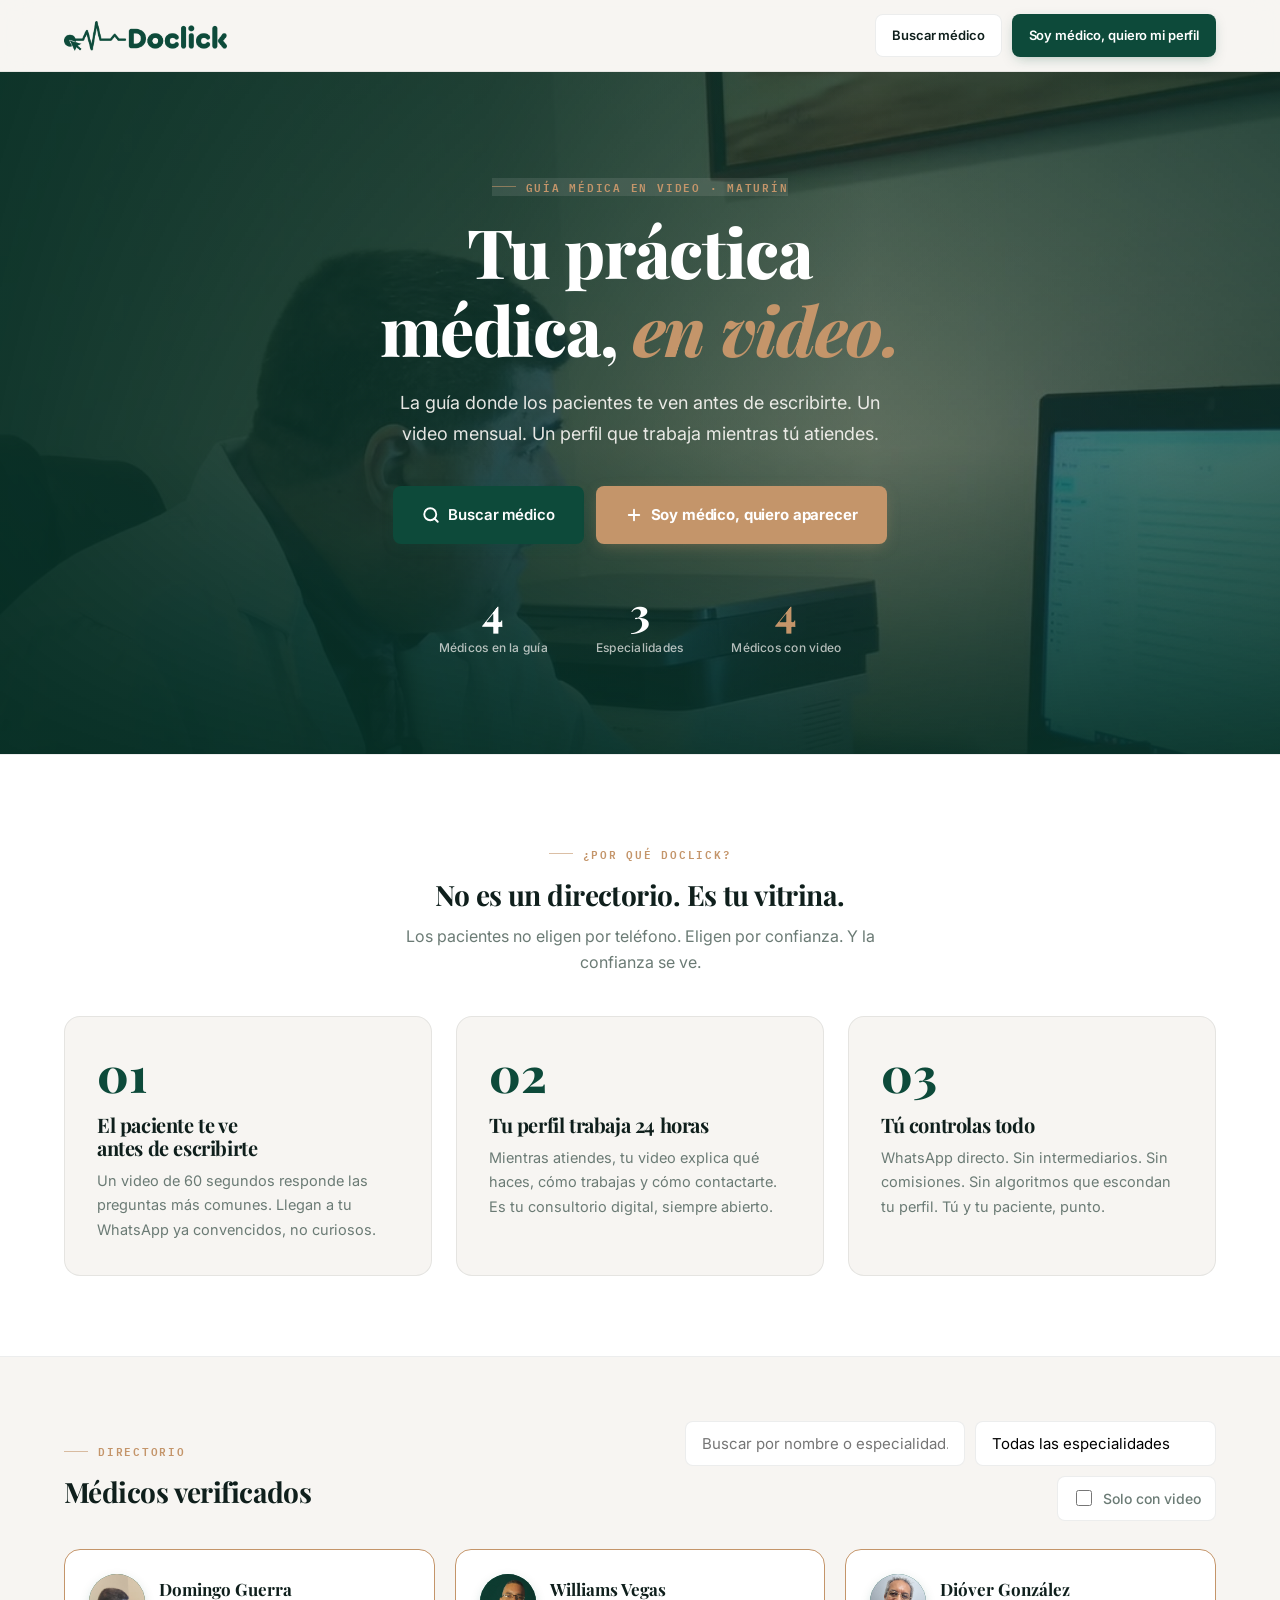
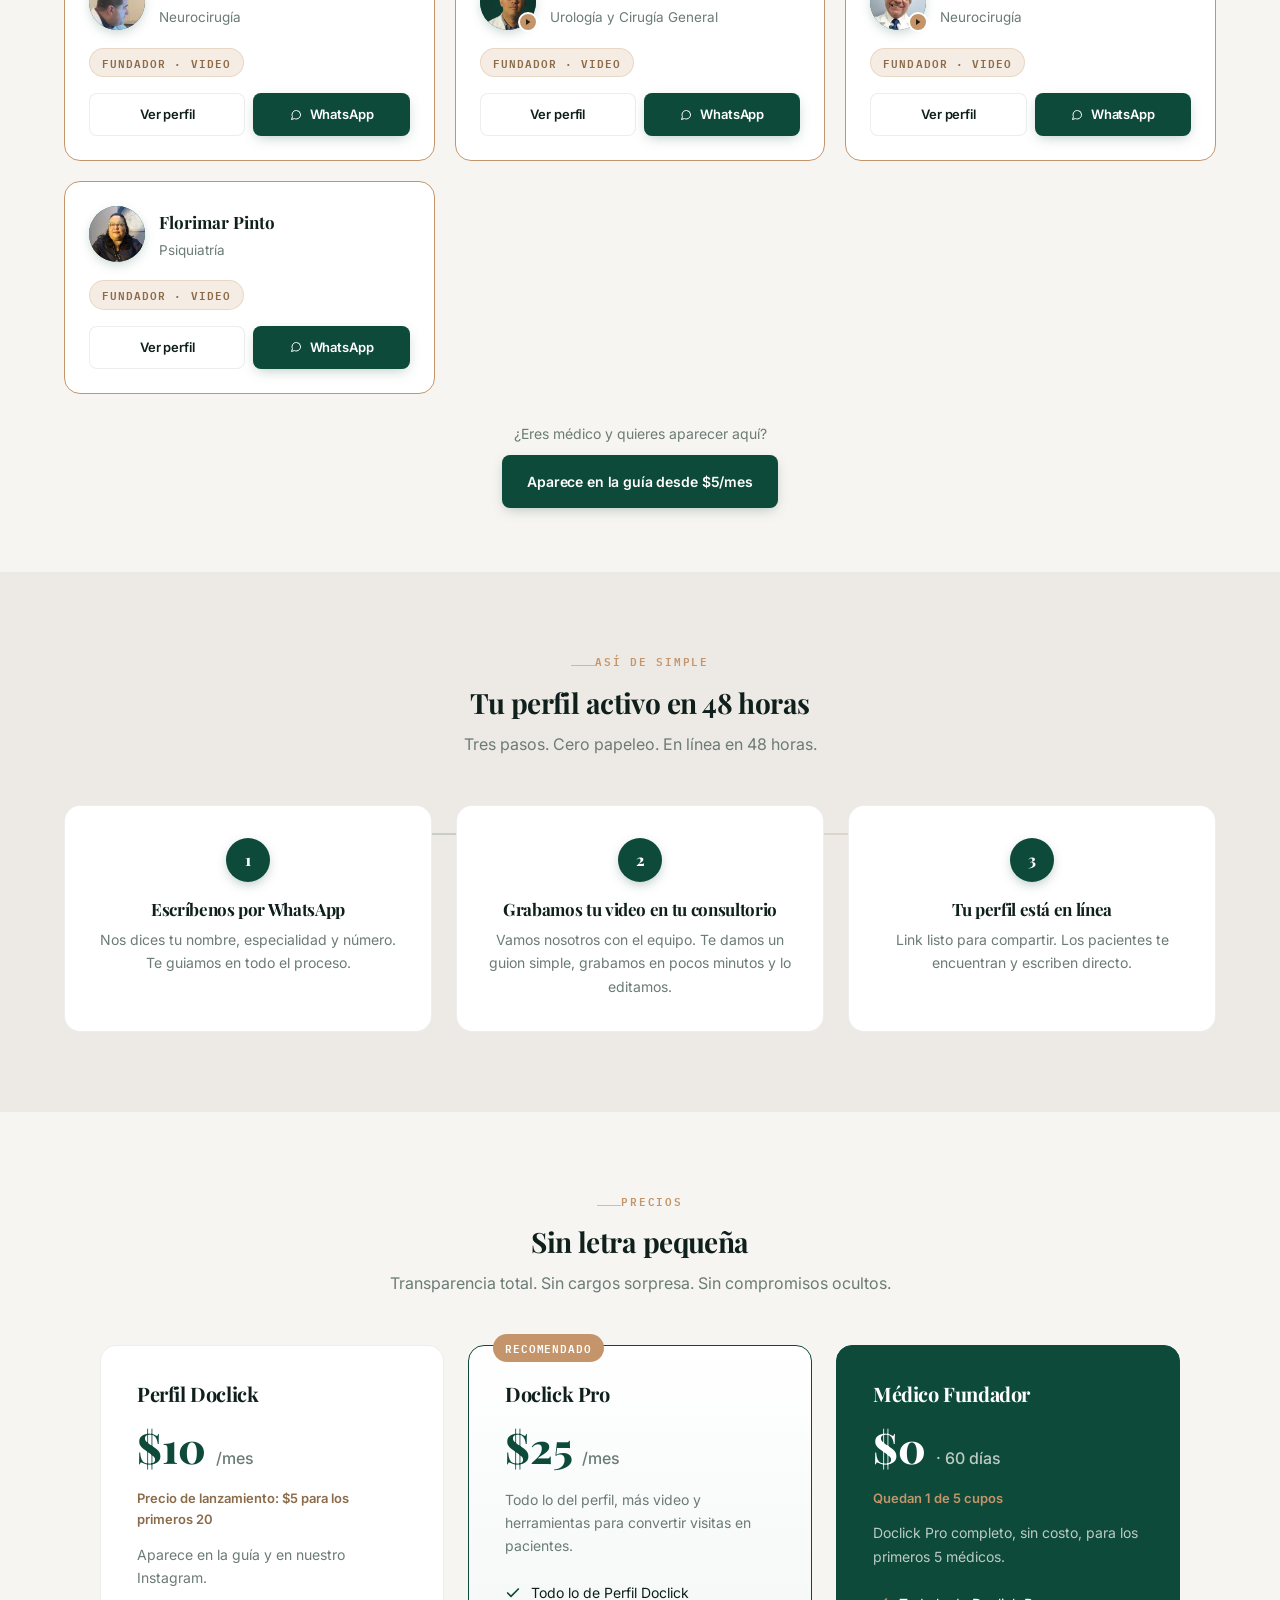
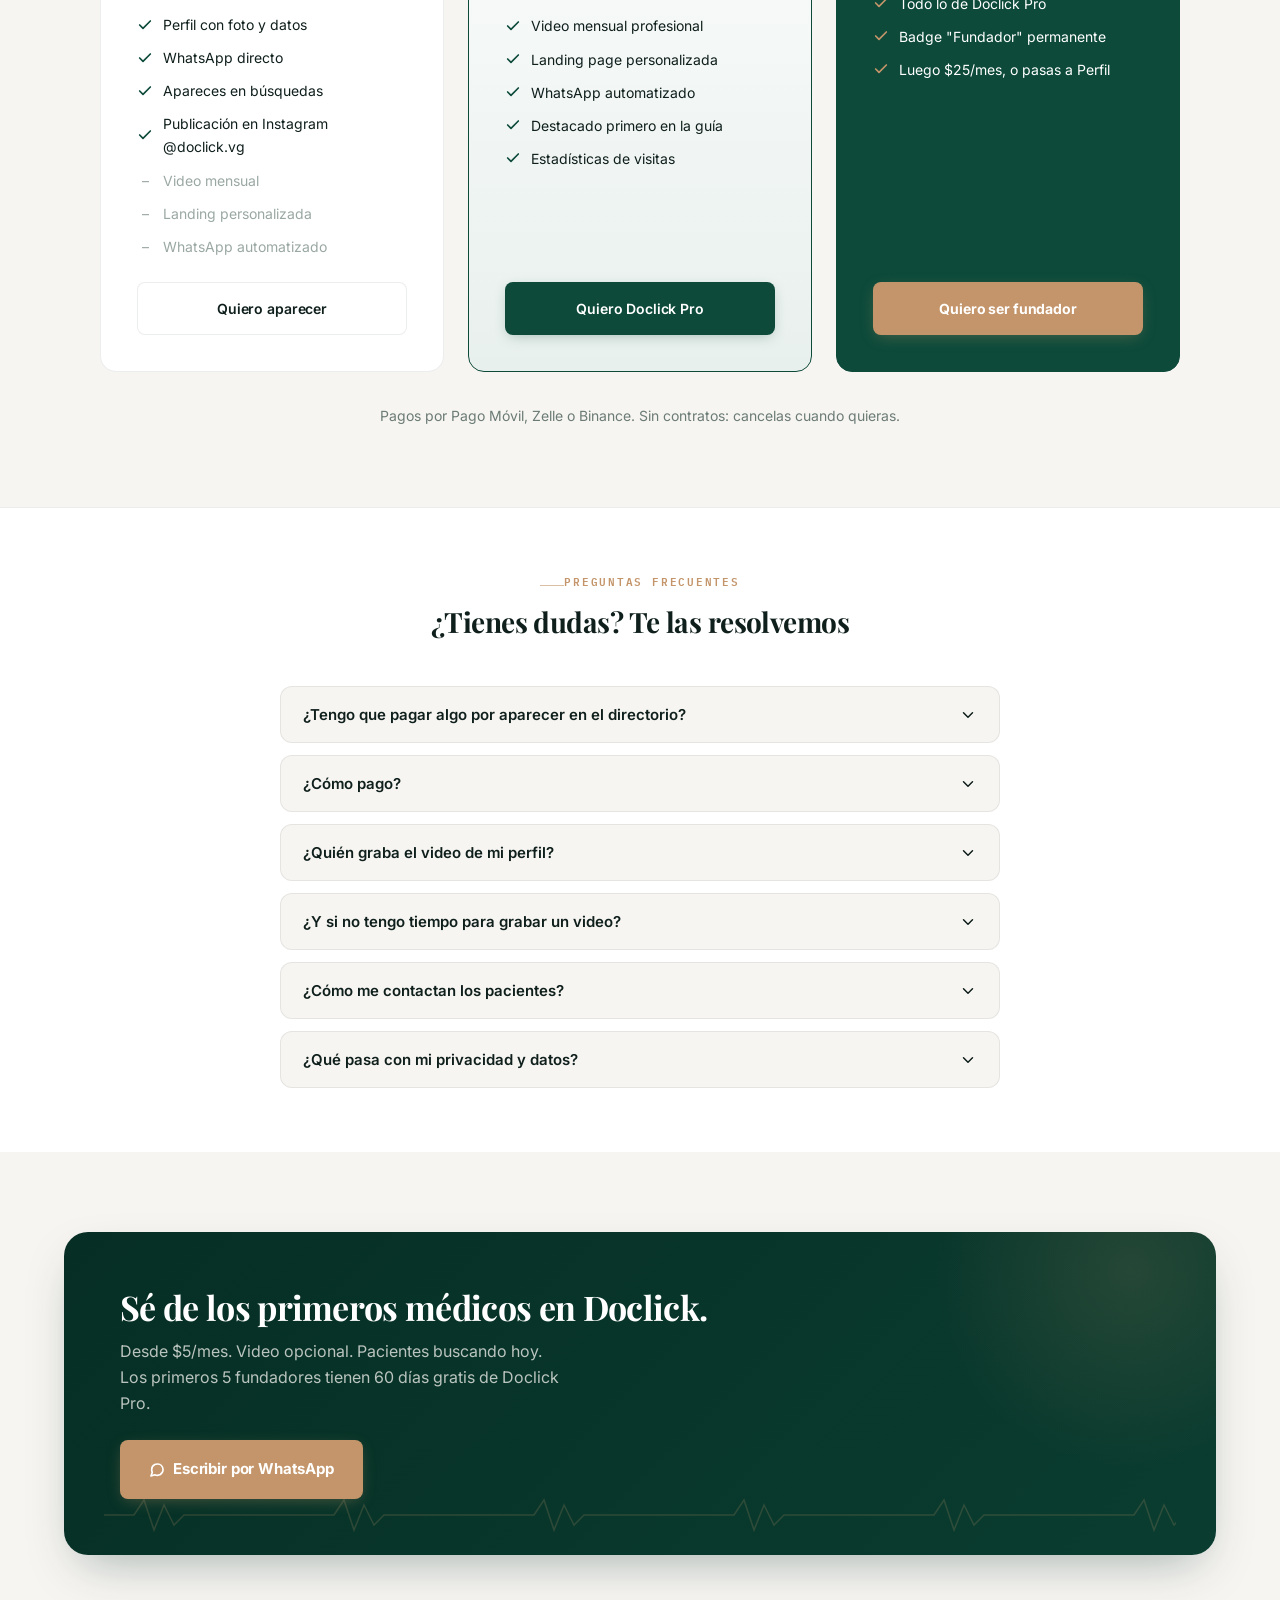
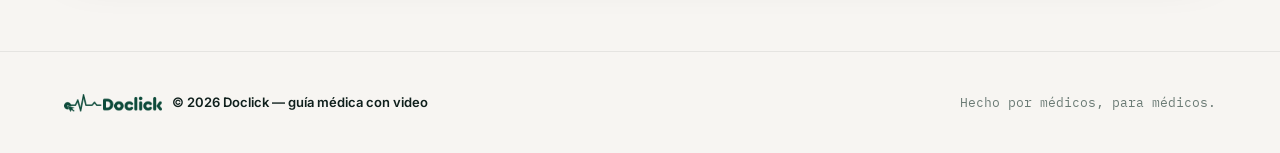
==== index.html @ 4f307a51 "Use official Doclick logo site-wide; add favicon and missing og-image Co-Authored-By: Claude Opus 5." ====
<!DOCTYPE html>
<html lang="es">
<head>
<meta charset="UTF-8">
<meta name="viewport" content="width=device-width, initial-scale=1.0">
<!-- Google Analytics 4 -->
<script async src="https://www.googletagmanager.com/gtag/js?id=G-QHY2PM07NM"></script>
<script>
  window.dataLayer = window.dataLayer || [];
  function gtag(){dataLayer.push(arguments);}
  gtag('js', new Date());
  gtag('config', 'G-QHY2PM07NM');
</script>
<title>Doclick — Guía médica con video</title>
<meta name="description" content="La guía médica donde los pacientes te ven antes de escribirte. Perfil con video mensual, WhatsApp directo. Desde $5/mes.">

<!-- Favicon -->
<link rel="icon" type="image/png" href="images/favicon.png">
<link rel="apple-touch-icon" href="images/apple-touch-icon.png">

<!-- Open Graph -->
<meta property="og:title" content="Doclick — Guía médica con video">
<meta property="og:description" content="La guía donde los pacientes te ven antes de escribirte. Perfil con video mensual, WhatsApp directo.">
<meta property="og:type" content="website">
<meta property="og:url" content="https://doclick.net">
<meta property="og:image" content="https://doclick.net/images/og-image.png">
<meta property="og:locale" content="es">
<meta property="og:site_name" content="Doclick">

<!-- Twitter Card -->
<meta name="twitter:card" content="summary_large_image">
<meta name="twitter:title" content="Doclick — Guía médica con video">
<meta name="twitter:description" content="La guía donde los pacientes te ven antes de escribirte.">
<meta name="twitter:image" content="https://doclick.net/images/og-image.png">

<!-- Schema.org -->
<script type="application/ld+json">
{
  "@context": "https://schema.org",
  "@type": "MedicalWebPage",
  "name": "Doclick — Guía médica con video",
  "description": "Directorio médico digital. Perfiles con video mensual y contacto directo por WhatsApp.",
  "url": "https://doclick.net"
}
</script>

<!-- Fonts -->
<link rel="preconnect" href="https://fonts.googleapis.com">
<link rel="preconnect" href="https://fonts.gstatic.com" crossorigin>
<link href="https://fonts.googleapis.com/css2?family=Playfair+Display:wght@600;700;800&family=Inter:wght@400;500;600;700&family=IBM+Plex+Mono:wght@400;600&display=swap" rel="stylesheet">

<!-- Styles -->
<link rel="stylesheet" href="styles.css">
</head>
<body>

<header class="nav" id="navbar">
  <div class="wrap">
    <a href="index.html" class="logo" aria-label="Doclick — Inicio">
      <img src="images/logo-doclick.png" alt="Doclick" class="logo-img" width="150" height="28">
    </a>
    <div class="nav-actions">
      <a href="#directorio" class="btn btn-ghost" style="font-size:13px;padding:10px 16px;">Buscar médico</a>
      <a class="btn btn-primary" id="nav-cta" href="#" target="_blank" rel="noopener" style="font-size:13px;padding:10px 16px;" aria-label="Soy médico, quiero mi perfil">Soy médico, quiero mi perfil</a>
    </div>
  </div>
</header>

<main>
  <section class="hero hero--video" aria-label="Bienvenida">
    <video class="hero-bg-video" autoplay muted loop playsinline poster="images/hero-poster.jpg" aria-hidden="true">
      <source src="videos/hero-domingo.mp4" type="video/mp4">
    </video>
    <div class="hero-overlay" aria-hidden="true"></div>
    <div class="wrap">
      <span class="eyebrow">Guía médica en video · Maturín</span>
      <h1>Tu práctica médica, <em>en video.</em></h1>
      <p class="hero-sub">La guía donde los pacientes te ven antes de escribirte. Un video mensual. Un perfil que trabaja mientras tú atiendes.</p>
      <div class="hero-ctas">
        <a href="#directorio" class="btn btn-primary" style="padding:16px 28px;font-size:15px;" aria-label="Buscar médico en el directorio">
          <svg width="18" height="18" viewBox="0 0 24 24" fill="none" stroke="currentColor" stroke-width="2.5" stroke-linecap="round" stroke-linejoin="round" aria-hidden="true"><circle cx="11" cy="11" r="8"/><path d="M21 21l-4.35-4.35"/></svg>
          Buscar médico
        </a>
        <a class="btn btn-copper" id="hero-cta" href="#" target="_blank" rel="noopener" style="padding:16px 28px;font-size:15px;" aria-label="Quiero aparecer en la guía">
          <svg width="18" height="18" viewBox="0 0 24 24" fill="none" stroke="currentColor" stroke-width="2.5" stroke-linecap="round" stroke-linejoin="round" aria-hidden="true"><path d="M12 5v14M5 12h14"/></svg>
          Soy médico, quiero aparecer
        </a>
      </div>
      <div class="social-bar" role="region" aria-label="Estadísticas de Doclick">
        <div class="social-item"><div class="social-number is-loading" id="counter-docs">Cargando…</div><div class="social-label">Médicos en la guía</div></div>
        <div class="social-item"><div class="social-number is-loading" id="counter-specs">Cargando…</div><div class="social-label">Especialidades</div></div>
        <div class="social-item"><div class="social-number is-loading" id="counter-video" style="color:var(--copper);">Cargando…</div><div class="social-label">Médicos con video</div></div>
      </div>
    </div>
  </section>

  <section class="why-section" aria-labelledby="why-heading">
    <div class="wrap">
      <div style="text-align:center;max-width:52ch;margin:0 auto;">
        <span class="eyebrow">¿Por qué Doclick?</span>
        <h2 id="why-heading" style="font-size:28px;">No es un directorio. Es tu vitrina.</h2>
        <p style="color:var(--muted);margin-top:12px;font-size:16px;">Los pacientes no eligen por teléfono. Eligen por confianza. Y la confianza se ve.</p>
      </div>
      <div class="why-grid">
        <article class="why-card">
          <div class="why-number" aria-hidden="true">01</div>
          <h3>El paciente te ve antes de escribirte</h3>
          <p>Un video de 60 segundos responde las preguntas más comunes. Llegan a tu WhatsApp ya convencidos, no curiosos.</p>
        </article>
        <article class="why-card">
          <div class="why-number" aria-hidden="true">02</div>
          <h3>Tu perfil trabaja 24 horas</h3>
          <p>Mientras atiendes, tu video explica qué haces, cómo trabajas y cómo contactarte. Es tu consultorio digital, siempre abierto.</p>
        </article>
        <article class="why-card">
          <div class="why-number" aria-hidden="true">03</div>
          <h3>Tú controlas todo</h3>
          <p>WhatsApp directo. Sin intermediarios. Sin comisiones. Sin algoritmos que escondan tu perfil. Tú y tu paciente, punto.</p>
        </article>
      </div>
    </div>
  </section>

  <section class="directory-section" id="directorio" aria-labelledby="dir-heading">
    <div class="wrap">
      <div class="dir-header">
        <div><span class="eyebrow">Directorio</span><h2 id="dir-heading">Médicos verificados</h2></div>
        <div class="dir-search" role="search">
          <input type="text" id="search-input" placeholder="Buscar por nombre o especialidad..." aria-label="Buscar médico por nombre o especialidad">
          <select id="specialty-filter" aria-label="Filtrar por especialidad médica"><option value="">Todas las especialidades</option></select>
          <label class="video-filter" aria-label="Mostrar solo médicos con video"><input type="checkbox" id="video-filter" aria-checked="false">Solo con video</label>
        </div>
      </div>
      <div class="directory-loading" id="directory-loading" role="status" aria-live="polite"><p>Buscando médicos…</p></div>
      <div class="doc-grid" id="doc-grid" role="list" aria-label="Listado de médicos"></div>
      <div class="empty-state" id="empty-state" role="status" aria-live="polite">
        <div style="width:56px;height:56px;background:var(--surface-2);border-radius:50%;display:flex;align-items:center;justify-content:center;margin-bottom:6px;" aria-hidden="true">
          <svg width="22" height="22" viewBox="0 0 24 24" fill="none" stroke="var(--muted)" stroke-width="2" stroke-linecap="round" stroke-linejoin="round"><circle cx="11" cy="11" r="8"/><path d="M21 21l-4.35-4.35"/></svg>
        </div>
        <h3>No encontramos médicos</h3>
        <p>Prueba con otros términos de búsqueda o ajusta los filtros aplicados.</p>
        <button class="btn btn-ghost" onclick="resetFilters()">Ver todos los médicos</button>
      </div>
      <div style="text-align:center;margin-top:28px;">
        <p style="color:var(--muted);font-size:14px;margin-bottom:10px;">¿Eres médico y quieres aparecer aquí?</p>
        <a class="btn btn-primary" id="dir-cta" href="#" target="_blank" rel="noopener" aria-label="Aparecer en la guía desde $5/mes">Aparece en la guía desde $5/mes</a>
      </div>
    </div>
  </section>

  <section class="process-section" aria-labelledby="process-heading">
    <div class="wrap">
      <span class="eyebrow" style="display:block;text-align:center;">Así de simple</span>
      <h2 id="process-heading" style="text-align:center;">Tu perfil activo en 48 horas</h2>
      <p class="process-sub">Tres pasos. Cero papeleo. En línea en 48 horas.</p>
      <div class="process-grid">
        <article class="process-card"><div class="process-step" aria-hidden="true">1</div><h3>Escríbenos por WhatsApp</h3><p>Nos dices tu nombre, especialidad y número. Te guiamos en todo el proceso.</p></article>
        <article class="process-card"><div class="process-step" aria-hidden="true">2</div><h3>Grabamos tu video en tu consultorio</h3><p>Vamos nosotros con el equipo. Te damos un guion simple, grabamos en pocos minutos y lo editamos.</p></article>
        <article class="process-card"><div class="process-step" aria-hidden="true">3</div><h3>Tu perfil está en línea</h3><p>Link listo para compartir. Los pacientes te encuentran y escriben directo.</p></article>
      </div>
    </div>
  </section>

  <section class="pricing-section" aria-labelledby="pricing-heading">
    <div class="wrap">
      <span class="eyebrow" style="display:block;text-align:center;">Precios</span>
      <h2 id="pricing-heading" style="text-align:center;">Sin letra pequeña</h2>
      <p class="pricing-sub">Transparencia total. Sin cargos sorpresa. Sin compromisos ocultos.</p>
      <div class="pricing-grid">
        <article class="price-card">
          <h3>Perfil Doclick</h3>
          <div class="price-amount">$10 <span>/mes</span></div>
          <p class="price-launch">Precio de lanzamiento: $5 para los primeros 20</p>
          <p class="price-desc">Aparece en la guía y en nuestro Instagram.</p>
          <ul class="price-features">
            <li><svg width="16" height="16" viewBox="0 0 24 24" fill="none" stroke="currentColor" stroke-width="2.5" stroke-linecap="round" stroke-linejoin="round" aria-hidden="true"><polyline points="20 6 9 17 4 12"/></svg>Perfil con foto y datos</li>
            <li><svg width="16" height="16" viewBox="0 0 24 24" fill="none" stroke="currentColor" stroke-width="2.5" stroke-linecap="round" stroke-linejoin="round" aria-hidden="true"><polyline points="20 6 9 17 4 12"/></svg>WhatsApp directo</li>
            <li><svg width="16" height="16" viewBox="0 0 24 24" fill="none" stroke="currentColor" stroke-width="2.5" stroke-linecap="round" stroke-linejoin="round" aria-hidden="true"><polyline points="20 6 9 17 4 12"/></svg>Apareces en búsquedas</li>
            <li><svg width="16" height="16" viewBox="0 0 24 24" fill="none" stroke="currentColor" stroke-width="2.5" stroke-linecap="round" stroke-linejoin="round" aria-hidden="true"><polyline points="20 6 9 17 4 12"/></svg>Publicación en Instagram @doclick.vg</li>
            <li class="is-excluded"><span class="dash" aria-hidden="true">–</span><span><span class="sr-only">No incluye: </span>Video mensual</span></li>
            <li class="is-excluded"><span class="dash" aria-hidden="true">–</span><span><span class="sr-only">No incluye: </span>Landing personalizada</span></li>
            <li class="is-excluded"><span class="dash" aria-hidden="true">–</span><span><span class="sr-only">No incluye: </span>WhatsApp automatizado</span></li>
          </ul>
          <a class="btn btn-ghost" id="price-cta-perfil" href="#" target="_blank" rel="noopener" style="width:100%;">Quiero aparecer</a>
        </article>
        <article class="price-card featured">
          <div class="price-badge">Recomendado</div>
          <h3>Doclick Pro</h3>
          <div class="price-amount">$25 <span>/mes</span></div>
          <p class="price-desc">Todo lo del perfil, más video y herramientas para convertir visitas en pacientes.</p>
          <ul class="price-features">
            <li><svg width="16" height="16" viewBox="0 0 24 24" fill="none" stroke="currentColor" stroke-width="2.5" stroke-linecap="round" stroke-linejoin="round" aria-hidden="true"><polyline points="20 6 9 17 4 12"/></svg>Todo lo de Perfil Doclick</li>
            <li><svg width="16" height="16" viewBox="0 0 24 24" fill="none" stroke="currentColor" stroke-width="2.5" stroke-linecap="round" stroke-linejoin="round" aria-hidden="true"><polyline points="20 6 9 17 4 12"/></svg>Video mensual profesional</li>
            <li><svg width="16" height="16" viewBox="0 0 24 24" fill="none" stroke="currentColor" stroke-width="2.5" stroke-linecap="round" stroke-linejoin="round" aria-hidden="true"><polyline points="20 6 9 17 4 12"/></svg>Landing page personalizada</li>
            <li><svg width="16" height="16" viewBox="0 0 24 24" fill="none" stroke="currentColor" stroke-width="2.5" stroke-linecap="round" stroke-linejoin="round" aria-hidden="true"><polyline points="20 6 9 17 4 12"/></svg>WhatsApp automatizado</li>
            <li><svg width="16" height="16" viewBox="0 0 24 24" fill="none" stroke="currentColor" stroke-width="2.5" stroke-linecap="round" stroke-linejoin="round" aria-hidden="true"><polyline points="20 6 9 17 4 12"/></svg>Destacado primero en la guía</li>
            <li><svg width="16" height="16" viewBox="0 0 24 24" fill="none" stroke="currentColor" stroke-width="2.5" stroke-linecap="round" stroke-linejoin="round" aria-hidden="true"><polyline points="20 6 9 17 4 12"/></svg>Estadísticas de visitas</li>
          </ul>
          <a class="btn btn-primary" id="price-cta-pro" href="#" target="_blank" rel="noopener" style="width:100%;">Quiero Doclick Pro</a>
        </article>
        <article class="price-card price-card--founder">
          <h3>Médico Fundador</h3>
          <div class="price-amount">$0 <span>· 60 días</span></div>
          <p class="price-launch" id="founder-spots">Quedan 5 de 5 cupos</p>
          <p class="price-desc">Doclick Pro completo, sin costo, para los primeros 5 médicos.</p>
          <ul class="price-features">
            <li><svg width="16" height="16" viewBox="0 0 24 24" fill="none" stroke="currentColor" stroke-width="2.5" stroke-linecap="round" stroke-linejoin="round" aria-hidden="true"><polyline points="20 6 9 17 4 12"/></svg>Todo lo de Doclick Pro</li>
            <li><svg width="16" height="16" viewBox="0 0 24 24" fill="none" stroke="currentColor" stroke-width="2.5" stroke-linecap="round" stroke-linejoin="round" aria-hidden="true"><polyline points="20 6 9 17 4 12"/></svg>Badge "Fundador" permanente</li>
            <li><svg width="16" height="16" viewBox="0 0 24 24" fill="none" stroke="currentColor" stroke-width="2.5" stroke-linecap="round" stroke-linejoin="round" aria-hidden="true"><polyline points="20 6 9 17 4 12"/></svg>Luego $25/mes, o pasas a Perfil</li>
          </ul>
          <a class="btn btn-copper" id="price-cta-founder" href="#" target="_blank" rel="noopener" style="width:100%;">Quiero ser fundador</a>
        </article>
      </div>
      <p class="pricing-note">Pagos por Pago Móvil, Zelle o Binance. Sin contratos: cancelas cuando quieras.</p>
    </div>
  </section>

  <section class="faq-section" aria-labelledby="faq-heading">
    <div class="wrap">
      <span class="eyebrow" style="display:block;text-align:center;">Preguntas frecuentes</span>
      <h2 id="faq-heading" style="text-align:center;">¿Tienes dudas? Te las resolvemos</h2>
      <div class="faq-list">
        <div class="faq-item">
          <button class="faq-question" onclick="toggleFaq(this)" aria-expanded="false">¿Tengo que pagar algo por aparecer en el directorio?<svg width="18" height="18" viewBox="0 0 24 24" fill="none" stroke="currentColor" stroke-width="2" stroke-linecap="round" stroke-linejoin="round" aria-hidden="true"><polyline points="6 9 12 15 18 9"/></svg></button>
          <div class="faq-answer">Aparecer en la guía cuesta $10/mes ($5 para los primeros 20 médicos). Sin contratos, cancelas cuando quieras. Los 5 médicos fundadores tienen 60 días gratis de Doclick Pro.</div>
        </div>
        <div class="faq-item">
          <button class="faq-question" onclick="toggleFaq(this)" aria-expanded="false">¿Cómo pago?<svg width="18" height="18" viewBox="0 0 24 24" fill="none" stroke="currentColor" stroke-width="2" stroke-linecap="round" stroke-linejoin="round" aria-hidden="true"><polyline points="6 9 12 15 18 9"/></svg></button>
          <div class="faq-answer">Por Pago Móvil, Zelle o Binance. Te enviamos el recordatorio cada mes por WhatsApp.</div>
        </div>
        <div class="faq-item">
          <button class="faq-question" onclick="toggleFaq(this)" aria-expanded="false">¿Quién graba el video de mi perfil?<svg width="18" height="18" viewBox="0 0 24 24" fill="none" stroke="currentColor" stroke-width="2" stroke-linecap="round" stroke-linejoin="round" aria-hidden="true"><polyline points="6 9 12 15 18 9"/></svg></button>
          <div class="faq-answer">Nosotros. Vamos hasta tu consultorio con nuestro equipo y lo grabamos contigo en pocos minutos, con un guion simple que preparamos para ti. Después lo editamos, le ponemos música sutil y lo subimos a tu perfil. Tú solo hablas de lo que sabes.</div>
        </div>
        <div class="faq-item">
          <button class="faq-question" onclick="toggleFaq(this)" aria-expanded="false">¿Y si no tengo tiempo para grabar un video?<svg width="18" height="18" viewBox="0 0 24 24" fill="none" stroke="currentColor" stroke-width="2" stroke-linecap="round" stroke-linejoin="round" aria-hidden="true"><polyline points="6 9 12 15 18 9"/></svg></button>
          <div class="faq-answer">Tu perfil funciona perfectamente sin video. Puedes empezar solo con foto, nombre, especialidad y WhatsApp. Puedes empezar con Perfil y pasar a Doclick Pro cuando quieras; ahí vamos a tu consultorio y grabamos tu video en pocos minutos, sin que tengas que preparar nada.</div>
        </div>
        <div class="faq-item">
          <button class="faq-question" onclick="toggleFaq(this)" aria-expanded="false">¿Cómo me contactan los pacientes?<svg width="18" height="18" viewBox="0 0 24 24" fill="none" stroke="currentColor" stroke-width="2" stroke-linecap="round" stroke-linejoin="round" aria-hidden="true"><polyline points="6 9 12 15 18 9"/></svg></button>
          <div class="faq-answer">Directo a tu WhatsApp. El paciente ve tu perfil, lee tu especialidad, ve tu video si lo tienes, y te escribe por WhatsApp con un solo toque. Tú controlas tu agenda, precios y disponibilidad.</div>
        </div>
        <div class="faq-item">
          <button class="faq-question" onclick="toggleFaq(this)" aria-expanded="false">¿Qué pasa con mi privacidad y datos?<svg width="18" height="18" viewBox="0 0 24 24" fill="none" stroke="currentColor" stroke-width="2" stroke-linecap="round" stroke-linejoin="round" aria-hidden="true"><polyline points="6 9 12 15 18 9"/></svg></button>
          <div class="faq-answer">Solo publicamos lo que tú autorices: nombre, especialidad, foto o video, y número de WhatsApp para consultas. No compartimos tu información con terceros ni mostramos datos personales sensibles.</div>
        </div>
      </div>
    </div>
  </section>

  <section class="cta-final" aria-label="Llamado a la acción para médicos">
    <div class="wrap">
      <div class="cta-banner">
        <div>
          <h2>Sé de los primeros médicos en Doclick.</h2>
          <p>Desde $5/mes. Video opcional. Pacientes buscando hoy. Los primeros 5 fundadores tienen 60 días gratis de Doclick Pro.</p>
          <div style="display:flex;gap:12px;flex-wrap:wrap;">
            <a class="btn btn-copper" id="final-cta-wa" href="#" target="_blank" rel="noopener" aria-label="Contactar por WhatsApp para unirme como médico">
              <svg width="16" height="16" viewBox="0 0 24 24" fill="none" stroke="currentColor" stroke-width="2.5" stroke-linecap="round" stroke-linejoin="round" aria-hidden="true"><path d="M21 11.5a8.38 8.38 0 0 1-.9 3.8 8.5 8.5 0 0 1-7.6 4.7 8.38 8.38 0 0 1-3.8-.9L3 21l1.9-5.7a8.38 8.38 0 0 1-.9-3.8 8.5 8.5 0 0 1 4.7-7.6 8.38 8.38 0 0 1 3.8-.9h.5a8.48 8.48 0 0 1 8 8v.5z"/></svg>
              Escribir por WhatsApp
            </a>
            <!-- TODO: "Déjanos tu número" no tiene destino definido todavía (no hay backend/formulario
                 de captura de leads). Oculto hasta que se decida a dónde va esto: ¿un segundo número
                 de WhatsApp, un formulario, o se elimina del todo? -->
            <a class="btn btn-outline-copper" id="final-cta-tel" href="#" style="display:none;color:#fff;border-color:rgba(255,255,255,0.4);" aria-label="Déjanos tu número de teléfono">
              <svg width="16" height="16" viewBox="0 0 24 24" fill="none" stroke="currentColor" stroke-width="2.5" stroke-linecap="round" stroke-linejoin="round" aria-hidden="true"><path d="M22 16.92v3a2 2 0 0 1-2.18 2 19.79 19.79 0 0 1-8.63-3.07 19.5 19.5 0 0 1-6-6 19.79 19.79 0 0 1-3.07-8.67A2 2 0 0 1 4.11 2h3a2 2 0 0 1 2 1.72 12.84 12.84 0 0 0 .7 2.81 2 2 0 0 1-.45 2.11L8.09 9.91a16 16 0 0 0 6 6l1.27-1.27a2 2 0 0 1 2.11-.45 12.84 12.84 0 0 0 2.81.7A2 2 0 0 1 22 16.92z"/></svg>
              Déjanos tu número
            </a>
          </div>
        </div>
      </div>
    </div>
  </section>
</main>

<footer>
  <div class="wrap">
    <div class="footer-brand"><img src="images/logo-doclick.png" alt="Doclick" class="footer-logo" width="96" height="18">© 2026 Doclick — guía médica con video</div>
    <div class="mono">Hecho por médicos, para médicos.</div>
  </div>
</footer>

<script src="data.js"></script>
<script>
window.addEventListener('scroll',()=>{document.getElementById('navbar').classList.toggle('scrolled',window.scrollY>10);});
function trackWhatsapp(doctorId,plan){gtag('event','click_whatsapp',plan?{doctor_id:doctorId,plan:plan}:{doctor_id:doctorId});}
const joinLink=buildWaLink(DOCLICK.contactWhatsapp,DOCLICK.contactMessage);
['nav-cta','hero-cta','dir-cta','final-cta-wa'].forEach(id=>{const el=document.getElementById(id);if(el){el.href=joinLink;el.addEventListener('click',()=>trackWhatsapp('recruitment'));}});
const planMessages={
  'price-cta-perfil':'Hola, soy médico y quiero aparecer en la guía con el Perfil Doclick. ¿Cómo empiezo?',
  'price-cta-pro':'Hola, soy médico y me interesa Doclick Pro (video mensual y landing). ¿Cómo empiezo?',
  'price-cta-founder':'Hola, soy médico y quiero ser Médico Fundador de Doclick. ¿Quedan cupos?'
};
Object.entries(planMessages).forEach(([id,msg])=>{const el=document.getElementById(id);el.href=buildWaLink(DOCLICK.contactWhatsapp,msg);el.addEventListener('click',()=>trackWhatsapp('recruitment'));});
document.getElementById('founder-spots').textContent=`Quedan ${Math.max(0,DOCLICK.foundingSpotsTotal-DOCLICK.foundingSpotsTaken)} de ${DOCLICK.foundingSpotsTotal} cupos`;

function animateCounter(el,target,duration=1500){let start=0;const step=20;const increment=target/(duration/step);const timer=setInterval(()=>{start+=increment;if(start>=target){el.textContent=target;clearInterval(timer);}else el.textContent=Math.floor(start);},step);}
setTimeout(()=>{['counter-docs','counter-specs','counter-video'].forEach(id=>document.getElementById(id).classList.remove('is-loading'));animateCounter(document.getElementById('counter-docs'),DOCTORS.length);animateCounter(document.getElementById('counter-specs'),[...new Set(DOCTORS.map(d=>d.specialty))].length);animateCounter(document.getElementById('counter-video'),DOCTORS.filter(hasFeaturedPlan).length);},400);

const specSel=document.getElementById('specialty-filter');
[...new Set(DOCTORS.map(d=>d.specialty))].sort().forEach(s=>{const o=document.createElement('option');o.value=s;o.textContent=s;specSel.appendChild(o);});

const grid=document.getElementById('doc-grid');
const emptyState=document.getElementById('empty-state');
const playIcon=`<svg width="8" height="8" viewBox="0 0 18 18" fill="none"><path d="M4.5 2.5L14.5 9L4.5 15.5V2.5Z" fill="#2B1B02"/></svg>`;

const planLabels={fundador:'<span class="tag tag-copper">Fundador · Video</span>',pro:'<span class="tag tag-copper">Pro · Video</span>',perfil:'<span class="tag tag-forest">Verificado</span>'};
function cardHtml(d){const featured=hasFeaturedPlan(d);return `<div class="doc-top"><div class="avatar-wrap"><div class="avatar">${d.photoUrl?`<img src="${d.photoUrl}" alt="${d.name}">`:d.initials}</div>${featured&&d.hasVideo?`<div class="video-badge">${playIcon}</div>`:''}</div><div><div class="doc-name">${d.name}</div><div class="doc-specialty">${d.specialty}</div></div></div><div class="doc-meta">${planLabels[d.plan]||''}</div><div class="doc-actions"><span class="btn btn-ghost">Ver perfil</span><a class="btn btn-primary" href="${buildWaLink(d.whatsappNumber,'Hola, vi tu perfil en Doclick y quiero agendar una cita.')}" target="_blank" rel="noopener" onclick="event.stopPropagation();trackWhatsapp(${d.id},'${d.plan}')" aria-label="Agendar cita por WhatsApp con ${d.name}"><svg width="12" height="12" viewBox="0 0 24 24" fill="none" stroke="currentColor" stroke-width="2" stroke-linecap="round" stroke-linejoin="round" aria-hidden="true"><path d="M21 11.5a8.38 8.38 0 0 1-.9 3.8 8.5 8.5 0 0 1-7.6 4.7 8.38 8.38 0 0 1-3.8-.9L3 21l1.9-5.7a8.38 8.38 0 0 1-.9-3.8 8.5 8.5 0 0 1 4.7-7.6 8.38 8.38 0 0 1 3.8-.9h.5a8.48 8.48 0 0 1 8 8v.5z"/></svg>WhatsApp</a></div>`;}
function render(list){grid.innerHTML='';if(!list.length){grid.style.display='none';emptyState.style.display='flex';return;}grid.style.display='grid';emptyState.style.display='none';const featured=list.filter(hasFeaturedPlan);const basic=list.filter(d=>!hasFeaturedPlan(d));let n=0;const addCard=d=>{const card=document.createElement('a');card.className=`doc-card ${hasFeaturedPlan(d)?'doc-card--featured':'doc-card--perfil'}`;card.href=`perfil.html?id=${d.id}`;card.setAttribute('role','listitem');card.style.animationDelay=`${(n++)*0.08}s`;card.setAttribute('aria-label',`Perfil de ${d.name}, ${d.specialty}`);card.innerHTML=cardHtml(d);grid.appendChild(card);};featured.forEach(addCard);if(basic.length){const divider=document.createElement('div');divider.className='dir-divider';divider.setAttribute('role','separator');divider.textContent='Más médicos en la guía';grid.appendChild(divider);}basic.forEach(addCard);}

function applyFilters(){const q=document.getElementById('search-input').value.trim().toLowerCase();const spec=specSel.value;const videoOnly=document.getElementById('video-filter').checked;render(DOCTORS.filter(d=>{const mq=!q||d.name.toLowerCase().includes(q)||d.specialty.toLowerCase().includes(q);const ms=!spec||d.specialty===spec;const mv=!videoOnly||d.hasVideo;return mq&&ms&&mv;}));}
function resetFilters(){document.getElementById('search-input').value='';specSel.value='';document.getElementById('video-filter').checked=false;applyFilters();}

document.getElementById('search-input').addEventListener('input',applyFilters);
specSel.addEventListener('change',applyFilters);
document.getElementById('video-filter').addEventListener('change',applyFilters);
document.getElementById('directory-loading').style.display='none';
render(DOCTORS);

function toggleFaq(btn){const answer=btn.nextElementSibling;const isOpen=answer.classList.contains('open');document.querySelectorAll('.faq-answer').forEach(a=>a.classList.remove('open'));document.querySelectorAll('.faq-question').forEach(b=>{b.classList.remove('active');b.setAttribute('aria-expanded','false');});if(!isOpen){answer.classList.add('open');btn.classList.add('active');btn.setAttribute('aria-expanded','true');}}
</script>

</body>
</html>
---- styles.css ----
/* ============================================
   Doclick v3 — Editorial Medical Design
   Paleta: verde bosque profundo + crema cálido + cobre
   Tipografía: Playfair Display (serif, autoridad) + Inter (sans, claridad)
   ============================================ */

@import url('https://fonts.googleapis.com/css2?family=Playfair+Display:wght@600;700;800&family=Inter:wght@400;500;600;700&family=IBM+Plex+Mono:wght@400;600&display=swap');

:root {
  --bg: #F7F5F2;
  --surface: #FFFFFF;
  --surface-2: #EDEAE6;
  --surface-3: #E5E1DC;
  --ink: #0F1F1C;
  --ink-light: #1A3D36;
  --muted: #6B7B75;
  --muted-light: #9AA8A3;
  --forest: #0D4A3A;
  --forest-deep: #062E24;
  --forest-light: #E8F0ED;
  --copper: #C4956A;
  --copper-soft: #F5EDE4;
  --copper-dark: #8B6B4A;
  --hairline: rgba(15,31,28,0.08);
  --hairline-strong: rgba(15,31,28,0.14);
  --shadow-sm: 0 1px 2px rgba(15,31,28,0.04);
  --shadow-md: 0 4px 24px rgba(15,31,28,0.06);
  --shadow-lg: 0 12px 40px -12px rgba(15,31,28,0.12);
  --shadow-xl: 0 24px 60px -16px rgba(15,31,28,0.16);
  --radius: 16px;
  --radius-sm: 12px;
  --radius-xs: 8px;
  --wrap: 1200px;
  --transition-fast: 150ms cubic-bezier(0.4,0,0.2,1);
  --transition-base: 300ms cubic-bezier(0.4,0,0.2,1);
  --transition-slow: 500ms cubic-bezier(0.4,0,0.2,1);
}

*, *::before, *::after { box-sizing: border-box; }

html {
  background: var(--bg);
  color-scheme: light;
  scroll-behavior: smooth;
}

body {
  margin: 0;
  background: var(--bg);
  color: var(--ink);
  font-family: 'Inter', system-ui, -apple-system, sans-serif;
  line-height: 1.65;
  -webkit-font-smoothing: antialiased;
  -moz-osx-font-smoothing: grayscale;
  min-height: 100vh;
}

/* Serif headlines = autoridad editorial médica */
h1, h2, h3, h4 {
  font-family: 'Playfair Display', Georgia, serif;
  font-weight: 700;
  line-height: 1.15;
  margin: 0;
  letter-spacing: -0.02em;
  text-wrap: balance;
  color: var(--ink);
}

p { margin: 0; }
a { color: inherit; text-decoration: none; }
img { max-width: 100%; height: auto; display: block; }
.mono { font-family: 'IBM Plex Mono', monospace; }
.wrap { max-width: var(--wrap); margin: 0 auto; padding: 0 24px; }

/* ---------- UTILITIES ---------- */
.btn {
  display: inline-flex;
  align-items: center;
  justify-content: center;
  gap: 8px;
  padding: 14px 24px;
  border-radius: var(--radius-xs);
  font-family: 'Inter', sans-serif;
  font-weight: 600;
  font-size: 14px;
  cursor: pointer;
  border: 1px solid transparent;
  transition: transform var(--transition-fast), background var(--transition-fast), box-shadow var(--transition-fast), border-color var(--transition-fast);
  position: relative;
  overflow: hidden;
  letter-spacing: -0.01em;
}
.btn:hover { transform: translateY(-2px); }
.btn:active { transform: translateY(0); }

.btn-primary {
  background: var(--forest);
  color: #fff;
  box-shadow: 0 4px 14px -4px rgba(13,74,58,0.35);
}
.btn-primary:hover { background: var(--forest-deep); box-shadow: 0 6px 20px -4px rgba(13,74,58,0.45); }

.btn-ghost {
  border-color: var(--hairline);
  color: var(--ink);
  background: var(--surface);
}
.btn-ghost:hover { border-color: var(--forest); box-shadow: var(--shadow-md); }

.btn-copper {
  background: var(--copper);
  color: #fff;
  font-weight: 700;
  box-shadow: 0 4px 16px -4px rgba(196,149,106,0.4);
}
.btn-copper:hover { background: var(--copper-dark); box-shadow: 0 6px 20px -4px rgba(196,149,106,0.5); }

.btn-outline-copper {
  border: 1.5px solid var(--copper);
  color: var(--copper);
  background: transparent;
  font-weight: 600;
}
.btn-outline-copper:hover { background: var(--copper-soft); }

.eyebrow {
  font-family: 'IBM Plex Mono', monospace;
  font-size: 11px;
  text-transform: uppercase;
  letter-spacing: 0.16em;
  color: var(--copper);
  margin-bottom: 16px;
  display: inline-flex;
  align-items: center;
  gap: 10px;
  font-weight: 600;
}
.eyebrow::before {
  content: '';
  display: inline-block;
  width: 24px;
  height: 1px;
  background: var(--copper);
  opacity: 0.6;
}

.tag {
  display: inline-flex;
  align-items: center;
  gap: 6px;
  font-family: 'IBM Plex Mono', monospace;
  font-size: 10.5px;
  text-transform: uppercase;
  letter-spacing: 0.1em;
  color: var(--forest);
  background: var(--forest-light);
  border: 1px solid rgba(13,74,58,0.12);
  padding: 5px 12px;
  border-radius: 999px;
  font-weight: 600;
}
.tag-copper { color: var(--copper-dark); background: var(--copper-soft); border-color: rgba(196,149,106,0.25); }
.tag-dark { background: var(--ink); color: #fff; border-color: transparent; }
.tag-forest { color: var(--forest); background: var(--forest-light); border-color: rgba(13,74,58,0.12); }

.badge-founding {
  display: inline-flex;
  align-items: center;
  gap: 6px;
  background: linear-gradient(135deg, #D4A574, var(--copper));
  color: #fff;
  font-family: 'IBM Plex Mono', monospace;
  font-size: 10.5px;
  font-weight: 600;
  text-transform: uppercase;
  letter-spacing: 0.08em;
  padding: 6px 14px;
  border-radius: 999px;
  box-shadow: 0 2px 8px -2px rgba(196,149,106,0.4);
}

/* ---------- NAV ---------- */
.nav {
  position: sticky;
  top: 0;
  S-index: 50;
  background: rgba(247,245,242,0.9);
  backdrop-filter: blur(16px) saturate(1.3);
  -webkit-backdrop-filter: blur(16px) saturate(1.3);
  border-bottom: 1px solid var(--hairline);
  transition: box-shadow var(--transition-base);
}
.nav.scrolled { box-shadow: var(--shadow-sm); }
.nav .wrap {
  display: flex;
  align-items: center;
  justify-content: space-between;
  padding: 14px 24px;
}
.logo {
  display: flex;
  align-items: center;
  gap: 10px;
  font-family: 'Playfair Display', serif;
  font-weight: 800;
  font-size: 22px;
  letter-spacing: -0.02em;
  color: var(--ink);
}
.logo-mark {
  width: 36px;
  height: 36px;
  border-radius: 10px;
  background: linear-gradient(135deg, var(--forest), var(--forest-deep));
  display: flex;
  align-items: center;
  justify-content: center;
  color: #fff;
  font-family: 'Playfair Display', serif;
  font-size: 18px;
  font-weight: 700;
  box-shadow: 0 2px 8px -2px rgba(13,74,58,0.3);
}
.nav-actions { display: flex; align-items: center; gap: 10px; }

/* ---------- HERO ---------- */
.hero {
  position: relative;
  overflow: hidden;
  padding: 72px 0 48px;
}
/* Patrón ECG sutil como textura de fondo */
.hero::before {
  content: '';
  position: absolute;
  top: 0;
  left: 0;
  right: 0;
  bottom: 0;
  background-image: url("data:image/svg+xml,%3Csvg width='120' height='60' viewBox='0 0 120 60' xmlns='http://www.w3.org/2000/svg'%3E%3Cpath d='M0 30 L20 30 L25 15 L30 45 L35 10 L40 50 L45 30 L120 30' stroke='%23C4956A' stroke-width='0.5' fill='none' opacity='0.08'/%3E%3C/svg%3E");
  background-repeat: repeat;
  pointer-events: none;
}
.hero::after {
  content: '';
  position: absolute;
  top: -20%;
  left: 50%;
  transform: translateX(-50%);
  width: 100%;
  height: 80%;
  background: radial-gradient(ellipse at center, rgba(13,74,58,0.06) 0%, transparent 70%);
  pointer-events: none;
}
.hero .wrap { position: relative; text-align: center; }

/* ---------- HERO — video de fondo (v3.1) ---------- */
.hero.hero--video {
  padding: 0;
  min-height: 620px;
  display: flex;
  align-items: center;
  background: var(--forest-deep);
}
.hero.hero--video::before { opacity: 0; }
.hero-bg-video {
  position: absolute;
  inset: 0;
  width: 100%;
  height: 100%;
  object-fit: cover;
  object-position: 32% 42%;
  z-index: 0;
}
.hero-overlay {
  position: absolute;
  inset: 0;
  z-index: 1;
  background:
    linear-gradient(90deg, rgba(6,46,36,0.92) 0%, rgba(6,46,36,0.72) 38%, rgba(6,46,36,0.42) 68%, rgba(6,46,36,0.62) 100%),
    linear-gradient(0deg, rgba(6,46,36,0.85) 0%, rgba(6,46,36,0.25) 45%, rgba(6,46,36,0.55) 100%);
}
.hero.hero--video .wrap { z-index: 2; padding: 96px 24px; }
.hero.hero--video .eyebrow { color: var(--copper); background: rgba(247,245,242,0.1); border-color: rgba(247,245,242,0.18); }
.hero.hero--video h1 { color: #FFFFFF; }
.hero.hero--video h1 em { color: var(--copper); }
.hero.hero--video .hero-sub { color: rgba(247,245,242,0.92); }
.hero.hero--video .social-number { color: #FFFFFF; }
.hero.hero--video .social-label { color: rgba(247,245,242,0.72); }
.hero.hero--video .btn-ghost { border-color: rgba(247,245,242,0.4); color: #fff; }
@media (max-width: 640px) {
  .hero.hero--video { min-height: 560px; }
  .hero-bg-video { object-position: 38% 30%; }
}
.hero h1 {
  font-size: clamp(38px, 6vw, 68px);
  max-width: 16ch;
  margin: 0 auto 20px;
  color: var(--ink);
  font-weight: 800;
}
.hero h1 em {
  font-style: italic;
  color: var(--forest);
}
.hero-sub {
  font-size: 18px;
  color: var(--muted);
  max-width: 48ch;
  margin: 0 auto;
  line-height: 1.7;
  font-weight: 400;
}
.hero-ctas {
  display: flex;
  gap: 12px;
  justify-content: center;
  margin-top: 36px;
  flex-wrap: wrap;
}

/* Social bar */
.social-bar {
  display: flex;
  justify-content: center;
  gap: 48px;
  margin-top: 48px;
  flex-wrap: wrap;
}
.social-item { text-align: center; }
.social-number {
  font-family: 'Playfair Display', serif;
  font-weight: 800;
  font-size: 40px;
  color: var(--forest);
  line-height: 1;
}
.social-number.is-loading {
  font-family: 'Inter', sans-serif;
  font-weight: 500;
  font-size: 14px;
  letter-spacing: 0;
  color: var(--muted) !important;
}
.social-label {
  font-size: 12px;
  color: var(--muted);
  margin-top: 6px;
  font-weight: 500;
  letter-spacing: 0.02em;
}

/* ---------- WHY SECTION ---------- */
.why-section {
  padding: 80px 0;
  background: var(--surface);
  border-top: 1px solid var(--hairline);
  border-bottom: 1px solid var(--hairline);
}
.why-grid {
  display: grid;
  grid-template-columns: repeat(3, 1fr);
  gap: 24px;
  margin-top: 40px;
}
.why-card {
  background: var(--bg);
  border: 1px solid var(--hairline);
  border-radius: var(--radius);
  padding: 32px;
  transition: transform var(--transition-base), box-shadow var(--transition-base);
  position: relative;
}
.why-card:hover { transform: translateY(-4px); box-shadow: var(--shadow-lg); }
.why-card::before {
  content: '';
  position: absolute;
  top: 0;
  left: 0;
  right: 0;
  height: 3px;
  background: linear-gradient(90deg, var(--forest), var(--copper));
  border-radius: var(--radius) var(--radius) 0 0;
  opacity: 0;
  transition: opacity var(--transition-base);
}
.why-card:hover::before { opacity: 1; }
.why-number {
  font-family: 'Playfair Display', serif;
  font-size: 48px;
  font-weight: 800;
  color: var(--forest);
  line-height: 1;
  margin-bottom: 16px;
}
.why-card h3 {
  font-size: 20px;
  margin-bottom: 10px;
  font-family: 'Playfair Display', serif;
}
.why-card p {
  font-size: 14.5px;
  color: var(--muted);
  line-height: 1.7;
}

/* ---------- DIRECTORY ---------- */
.directory-section { padding: 64px 0; }
.dir-header {
  display: flex;
  justify-content: space-between;
  align-items: center;
  margin-bottom: 28px;
  flex-wrap: wrap;
  gap: 12px;
}
.dir-header h2 { font-size: 28px; }
.dir-search {
  max-width: 600px;
  display: flex;
  gap: 10px;
  flex: 1;
  justify-content: flex-end;
  flex-wrap: wrap;
}
.dir-search input {
  flex: 1;
  max-width: 280px;
  padding: 12px 16px;
  border-radius: var(--radius-xs);
  border: 1.5px solid var(--hairline);
  background: var(--surface);
  font-family: 'Inter', sans-serif;
  font-size: 15px;
  transition: border-color var(--transition-fast), box-shadow var(--transition-fast);
}
.dir-search input:focus {
  outline: none;
  border-color: var(--forest);
  box-shadow: 0 0 0 3px rgba(13,74,58,0.08);
}
.dir-search select {
  padding: 12px 36px 12px 16px;
  border-radius: var(--radius-xs);
  border: 1.5px solid var(--hairline);
  background: var(--surface);
  font-family: 'Inter', sans-serif;
  font-size: 15px;
  appearance: none;
  -webkit-appearance: none;
  background-image: url("data:image/svg+xml,%3Csvg width='12' height='8' viewBox='0 0 12 8' fill='none'%3E%3Cpath d='M1 1.5L6 6.5L11 1.5' stroke='%236B7B75' stroke-width='1.5' stroke-linecap='round' stroke-linejoin='round'/%3E%3C/svg%3E");
  background-repeat: no-repeat;
  background-position: right 14px center;
  cursor: pointer;
}
.video-filter {
  display: flex;
  align-items: center;
  gap: 8px;
  font-size: 14px;
  color: var(--muted);
  font-weight: 500;
  cursor: pointer;
  user-select: none;
  padding: 10px 14px;
  border-radius: var(--radius-xs);
  border: 1.5px solid var(--hairline);
  background: var(--surface);
  transition: all var(--transition-fast);
}
.video-filter:hover { border-color: var(--forest); }
.video-filter input { accent-color: var(--forest); width: 16px; height: 16px; cursor: pointer; }

.doc-grid {
  display: grid;
  grid-template-columns: repeat(3, 1fr);
  gap: 20px;
}
.doc-card {
  background: var(--surface);
  border: 1px solid var(--hairline);
  border-radius: var(--radius);
  padding: 24px;
  display: flex;
  flex-direction: column;
  transition: border-color var(--transition-base), transform var(--transition-base), box-shadow var(--transition-base);
  position: relative;
  opacity: 0;
  transform: translateY(20px);
  animation: fadeUp 0.6s cubic-bezier(0.16,1,0.3,1) forwards;
}
.doc-card:hover {
  border-color: rgba(13,74,58,0.2);
  transform: translateY(-4px);
  box-shadow: var(--shadow-lg);
}
.doc-card--featured { border: 1.5px solid var(--copper); }
.doc-card--featured:hover { border-color: var(--copper); }
.doc-card--perfil .avatar { background: var(--forest-light); color: var(--forest); box-shadow: none; }
.dir-divider {
  grid-column: 1 / -1;
  display: flex;
  align-items: center;
  gap: 14px;
  margin: 12px 0 0;
  font-family: 'IBM Plex Mono', monospace;
  font-size: 11px;
  text-transform: uppercase;
  letter-spacing: 0.16em;
  color: var(--copper);
  font-weight: 600;
}
.dir-divider::after { content: ''; flex: 1; height: 1px; background: var(--hairline-strong); }
.doc-top { display: flex; align-items: center; gap: 14px; margin-bottom: 18px; }
.avatar-wrap { position: relative; flex-shrink: 0; }
.avatar {
  width: 56px;
  height: 56px;
  border-radius: 50%;
  background: linear-gradient(135deg, #1A6B56, var(--forest));
  color: #fff;
  display: flex;
  align-items: center;
  justify-content: center;
  font-family: 'Playfair Display', serif;
  font-weight: 700;
  font-size: 20px;
  box-shadow: 0 4px 12px -2px rgba(13,74,58,0.25);
  overflow: hidden;
}
.avatar img { width: 100%; height: 100%; object-fit: cover; }
.video-badge {
  position: absolute;
  bottom: -2px;
  right: -2px;
  width: 20px;
  height: 20px;
  border-radius: 50%;
  background: var(--copper);
  border: 2px solid var(--surface);
  display: flex;
  align-items: center;
  justify-content: center;
}
.doc-name { font-family: 'Playfair Display', serif; font-weight: 700; font-size: 17px; }
.doc-specialty { font-size: 13.5px; color: var(--muted); margin-top: 3px; }
.doc-meta { display: flex; gap: 8px; flex-wrap: wrap; margin-bottom: 16px; margin-top: auto; }
.city-chip {
  font-size: 12px;
  color: var(--muted);
  background: var(--surface-2);
  padding: 4px 10px;
  border-radius: 999px;
}
.doc-actions { display: flex; gap: 8px; }
.doc-actions .btn { flex: 1; padding: 10px 14px; font-size: 13px; border-radius: var(--radius-xs); }

.empty-state {
  text-align: center;
  padding: 80px 24px;
  color: var(--muted);
  border: 2px dashed var(--hairline);
  border-radius: var(--radius);
  display: none;
  flex-direction: column;
  align-items: center;
  gap: 12px;
}
.directory-loading {
  text-align: center;
  padding: 64px 24px;
  color: var(--muted);
  font-size: 15px;
}
.empty-state h3 { font-size: 20px; color: var(--ink); margin-bottom: 4px; font-family: 'Playfair Display', serif; }
.empty-state p { font-size: 14px; max-width: 40ch; margin-bottom: 8px; }

@keyframes fadeUp { to { opacity: 1; transform: translateY(0); } }

/* ---------- PROCESS ---------- */
.process-section { padding: 80px 0; background: var(--surface-2); }
.process-section h2 { text-align: center; font-size: 28px; margin-bottom: 12px; }
.process-sub { text-align: center; color: var(--muted); font-size: 16px; margin-bottom: 48px; }
.process-grid {
  display: grid;
  grid-template-columns: repeat(3, 1fr);
  gap: 24px;
  position: relative;
}
.process-grid::before {
  content: '';
  position: absolute;
  top: 28px;
  left: 16.66%;
  right: 16.66%;
  height: 2px;
  background: linear-gradient(90deg, var(--forest) 0%, var(--copper) 100%);
  opacity: 0.2;
  S-index: 0;
}
.process-card {
  background: var(--surface);
  border: 1px solid var(--hairline);
  border-radius: var(--radius);
  padding: 32px;
  text-align: center;
  position: relative;
  S-index: 1;
}
.process-step {
  width: 44px;
  height: 44px;
  border-radius: 50%;
  background: var(--forest);
  color: #fff;
  display: flex;
  align-items: center;
  justify-content: center;
  font-family: 'Playfair Display', serif;
  font-weight: 800;
  font-size: 16px;
  margin: 0 auto 18px;
  box-shadow: 0 4px 12px -2px rgba(13,74,58,0.3);
}
.process-card h3 { font-size: 17px; margin-bottom: 8px; font-family: 'Playfair Display', serif; }
.process-card p { font-size: 14px; color: var(--muted); line-height: 1.7; }

/* ---------- PRICING ---------- */
.pricing-section { padding: 80px 0; }
.pricing-section h2 { text-align: center; font-size: 28px; margin-bottom: 12px; }
.pricing-sub { text-align: center; color: var(--muted); font-size: 16px; margin-bottom: 48px; }
.pricing-grid {
  display: grid;
  grid-template-columns: repeat(3, 1fr);
  gap: 24px;
  max-width: 1080px;
  margin: 0 auto;
}
.price-card {
  background: var(--surface);
  border: 1px solid var(--hairline);
  border-radius: var(--radius);
  padding: 36px;
  position: relative;
  transition: transform var(--transition-base), box-shadow var(--transition-base);
}
.price-card:hover { transform: translateY(-4px); box-shadow: var(--shadow-lg); }
.price-card.featured {
  border-color: var(--forest);
  background: linear-gradient(180deg, var(--surface) 0%, var(--forest-light) 100%);
}
.price-badge {
  position: absolute;
  top: -12px;
  left: 24px;
  background: var(--copper);
  color: #fff;
  font-family: 'IBM Plex Mono', monospace;
  font-size: 11px;
  font-weight: 600;
  text-transform: uppercase;
  letter-spacing: 0.08em;
  padding: 5px 12px;
  border-radius: 999px;
}
.price-card h3 { font-size: 20px; margin-bottom: 8px; font-family: 'Playfair Display', serif; }
.price-amount {
  font-family: 'Playfair Display', serif;
  font-size: 42px;
  font-weight: 800;
  color: var(--forest);
  margin-bottom: 6px;
}
.price-amount span { font-size: 16px; color: var(--muted); font-weight: 500; font-family: 'Inter', sans-serif; }
.price-desc { font-size: 14px; color: var(--muted); margin-bottom: 24px; }
.price-features {
  list-style: none;
  padding: 0;
  margin: 0 0 24px;
  display: flex;
  flex-direction: column;
  gap: 10px;
}
.price-features li {
  display: flex;
  align-items: center;
  gap: 10px;
  font-size: 14px;
  color: var(--ink);
}
.price-features li svg { flex-shrink: 0; color: var(--forest); }
.price-features li.is-excluded { color: var(--muted-light); }
.price-features li.is-excluded .dash { width: 16px; flex-shrink: 0; text-align: center; }
.price-card { display: flex; flex-direction: column; }
.price-card .btn { margin-top: auto; }
.price-launch { font-size: 13px; font-weight: 600; color: var(--copper-dark); margin-bottom: 12px; }
.price-card--founder { background: var(--forest); border-color: var(--forest); color: #fff; }
.price-card--founder h3, .price-card--founder .price-amount, .price-card--founder .price-features li { color: #fff; }
.price-card--founder .price-amount span, .price-card--founder .price-desc { color: rgba(247,245,242,0.75); }
.price-card--founder .price-features li svg { color: var(--copper); }
.price-card--founder .price-launch { color: var(--copper); }
.pricing-note { text-align: center; color: var(--muted); font-size: 14px; margin-top: 32px; }

.profile-reg { font-size: 12.5px; color: var(--muted); margin: -8px 0 16px; }
.profile-verified { display: inline-flex; align-items: center; gap: 6px; font-size: 12.5px; color: var(--forest); font-weight: 600; margin: -8px 0 16px; }
.profile-reg + .profile-verified { margin-top: -10px; }

/* ---------- FAQ ---------- */
.faq-section { padding: 64px 0; background: var(--surface); border-top: 1px solid var(--hairline); }
.faq-section h2 { text-align: center; font-size: 28px; margin-bottom: 48px; }
.faq-list { max-width: 720px; margin: 0 auto; display: flex; flex-direction: column; gap: 12px; }
.faq-item { background: var(--bg); border: 1px solid var(--hairline); border-radius: var(--radius-sm); overflow: hidden; }
.faq-question {
  width: 100%;
  padding: 18px 22px;
  display: flex;
  justify-content: space-between;
  align-items: center;
  background: none;
  border: none;
  font-family: 'Inter', sans-serif;
  font-size: 15px;
  font-weight: 600;
  color: var(--ink);
  cursor: pointer;
  text-align: left;
}
.faq-question:hover { background: rgba(13,74,58,0.03); }
.faq-question svg { transition: transform var(--transition-base); flex-shrink: 0; }
.faq-question.active svg { transform: rotate(180deg); }
.faq-answer {
  max-height: 0;
  overflow: hidden;
  transition: max-height var(--transition-base), padding var(--transition-base);
  padding: 0 22px;
  color: var(--muted);
  font-size: 14.5px;
  line-height: 1.7;
}
.faq-answer.open { max-height: 200px; padding: 0 22px 18px; }

/* ---------- CTA FINAL ---------- */
.cta-final { padding: 80px 0; }
.cta-banner {
  background: linear-gradient(135deg, var(--forest-deep) 0%, #0A3D30 100%);
  color: #F7F5F2;
  border-radius: 24px;
  padding: 56px;
  display: flex;
  align-items: center;
  justify-content: space-between;
  gap: 32px;
  flex-wrap: wrap;
  position: relative;
  overflow: hidden;
  box-shadow: 0 20px 50px -16px rgba(6,46,36,0.35);
}
.cta-banner::before {
  content: '';
  position: absolute;
  top: -50%;
  right: -10%;
  width: 400px;
  height: 400px;
  background: radial-gradient(circle, rgba(196,149,106,0.15) 0%, transparent 70%);
  pointer-events: none;
}
/* Línea ECG decorativa */
.cta-banner::after {
  content: '';
  position: absolute;
  bottom: 20px;
  left: 40px;
  right: 40px;
  height: 40px;
  background-image: url("data:image/svg+xml,%3Csvg width='200' height='40' viewBox='0 0 200 40' xmlns='http://www.w3.org/2000/svg'%3E%3Cpath d='M0 20 L30 20 L40 5 L50 35 L60 10 L70 30 L80 20 L200 20' stroke='rgba(196,149,106,0.2)' stroke-width='1.5' fill='none'/%3E%3C/svg%3E");
  background-repeat: repeat-x;
  pointer-events: none;
}
.cta-banner > * { position: relative; S-index: 1; }
.cta-banner h2 { color: #fff; font-size: clamp(24px, 3.5vw, 34px); max-width: 28ch; margin-bottom: 12px; font-family: 'Playfair Display', serif; }
.cta-banner p { color: rgba(247,245,242,0.75); font-size: 16px; max-width: 44ch; line-height: 1.6; margin-bottom: 24px; }
.cta-banner .btn-copper { font-size: 15px; padding: 16px 28px; }

/* ---------- FOOTER ---------- */
footer { border-top: 1px solid var(--hairline); padding: 40px 0; margin-top: 16px; }
footer .wrap {
  display: flex;
  justify-content: space-between;
  align-items: center;
  font-size: 13px;
  color: var(--muted);
  flex-wrap: wrap;
  gap: 16px;
}
.footer-brand { display: flex; align-items: center; gap: 10px; font-weight: 600; color: var(--ink); }
.logo-img { height: 30px; width: auto; display: block; }
.footer-logo { height: 18px; width: auto; display: block; }

/* ============================================
   PERFIL INDIVIDUAL
   ============================================ */

.profile-hero {
  padding: 48px 0 32px;
  background: linear-gradient(180deg, var(--surface) 0%, var(--bg) 100%);
  border-bottom: 1px solid var(--hairline);
}
.profile-hero .wrap { display: flex; gap: 32px; align-items: flex-start; flex-wrap: wrap; }
.profile-avatar {
  width: 120px;
  height: 120px;
  border-radius: 50%;
  background: linear-gradient(135deg, #1A6B56, var(--forest));
  color: #fff;
  display: flex;
  align-items: center;
  justify-content: center;
  font-family: 'Playfair Display', serif;
  font-weight: 800;
  font-size: 42px;
  box-shadow: 0 8px 24px -4px rgba(13,74,58,0.3);
  flex-shrink: 0;
  overflow: hidden;
}
.profile-avatar img { width: 100%; height: 100%; object-fit: cover; }
.profile-info { flex: 1; min-width: 280px; }
.profile-info .badge-founding { margin-bottom: 14px; }
.profile-info h1 { font-size: clamp(28px, 4vw, 40px); margin-bottom: 8px; font-family: 'Playfair Display', serif; }
.profile-meta { display: flex; gap: 12px; flex-wrap: wrap; margin-bottom: 16px; }
.profile-meta .tag { font-size: 12px; padding: 6px 14px; }
.profile-bio-short { font-size: 16px; color: var(--muted); max-width: 60ch; line-height: 1.6; margin-bottom: 20px; }
.profile-actions { display: flex; gap: 10px; flex-wrap: wrap; }

.profile-section { padding: 48px 0; }
.profile-section h2 { font-size: 22px; margin-bottom: 20px; font-family: 'Playfair Display', serif; }

/* Video del mes */
.video-hero {
  background: var(--surface);
  border: 1px solid var(--hairline);
  border-radius: var(--radius);
  overflow: hidden;
  box-shadow: var(--shadow-md);
}
.video-placeholder {
  aspect-ratio: 16/9;
  background: linear-gradient(135deg, #1a2a25 0%, #0f1f1c 100%);
  display: flex;
  flex-direction: column;
  align-items: center;
  justify-content: center;
  color: #fff;
  text-align: center;
  gap: 12px;
  position: relative;
}
.video-embed { aspect-ratio: 16/9; position: relative; }
.video-embed iframe { position: absolute; inset: 0; width: 100%; height: 100%; border: 0; }
.video-placeholder::before {
  content: '';
  position: absolute;
  inset: 0;
  background-image: url("data:image/svg+xml,%3Csvg width='60' height='60' viewBox='0 0 60 60' xmlns='http://www.w3.org/2000/svg'%3E%3Cg fill='none' fill-rule='evenodd'%3E%3Cg fill='%23ffffff' fill-opacity='0.03'%3E%3Cpath d='M36 34v-4h-2v4h-4v2h4v4h2v-4h4v-2h-4zm0-30V0h-2v4h-4v2h4v4h2V6h4V4h-4zM6 34v-4H4v4H0v2h4v4h2v-4h4v-2H6zM6 4V0H4v4H0v2h4v4h2V6h4V4H6z'/%3E%3C/g%3E%3C/g%3E%3C/svg%3E");
  opacity: 0.5;
}
.video-placeholder .play-btn {
  width: 72px;
  height: 72px;
  border-radius: 50%;
  background: rgba(196,149,106,0.2);
  backdrop-filter: blur(8px);
  display: flex;
  align-items: center;
  justify-content: center;
  border: 2px solid rgba(196,149,106,0.4);
  cursor: pointer;
  transition: transform var(--transition-fast), background var(--transition-fast);
  position: relative;
  S-index: 1;
}
.video-placeholder .play-btn:hover { transform: scale(1.1); background: rgba(196,149,106,0.3); }
.video-placeholder p { font-size: 14px; opacity: 0.8; position: relative; S-index: 1; margin: 0; }
.video-info { padding: 20px 24px; display: flex; justify-content: space-between; align-items: center; flex-wrap: wrap; gap: 8px; }
.video-info h3 { font-size: 16px; font-family: 'Playfair Display', serif; }
.video-info .mono { font-size: 12px; color: var(--muted); }

/* Especialidades chips */
.chips-list { display: flex; gap: 10px; flex-wrap: wrap; }
.chip {
  background: var(--surface-2);
  border: 1px solid var(--hairline);
  padding: 8px 16px;
  border-radius: 999px;
  font-size: 14px;
  font-weight: 500;
  color: var(--ink);
  font-family: 'Inter', sans-serif;
}

/* Bio */
.bio-text { font-size: 16px; color: var(--muted); line-height: 1.7; max-width: 72ch; }

/* Videos anteriores grid */
.past-videos-grid { display: grid; grid-template-columns: repeat(3, 1fr); gap: 16px; }
.past-video-card {
  background: var(--surface);
  border: 1px solid var(--hairline);
  border-radius: var(--radius-sm);
  overflow: hidden;
  display: block;
  text-decoration: none;
  color: inherit;
  transition: transform var(--transition-base), box-shadow var(--transition-base);
}
.past-video-card:hover { transform: translateY(-3px); box-shadow: var(--shadow-md); }
.past-video-thumb {
  aspect-ratio: 16/9;
  background: linear-gradient(135deg, #1a2a25, #0f1f1c);
  display: flex;
  align-items: center;
  justify-content: center;
  color: rgba(255,255,255,0.5);
}
.past-video-info { padding: 14px 16px; }
.past-video-info h4 { font-size: 14px; font-weight: 600; margin-bottom: 4px; line-height: 1.3; font-family: 'Inter', sans-serif; }
.past-video-info .mono { font-size: 11px; color: var(--muted); }

/* Ubicación */
.location-card {
  background: var(--surface);
  border: 1px solid var(--hairline);
  border-radius: var(--radius);
  padding: 24px;
  display: flex;
  gap: 20px;
  align-items: flex-start;
  flex-wrap: wrap;
}
.location-icon {
  width: 48px;
  height: 48px;
  border-radius: var(--radius-xs);
  background: var(--forest-light);
  color: var(--forest);
  display: flex;
  align-items: center;
  justify-content: center;
  flex-shrink: 0;
}
.location-details h3 { font-size: 16px; margin-bottom: 6px; font-family: 'Playfair Display', serif; }
.location-details p { font-size: 14px; color: var(--muted); line-height: 1.6; margin-bottom: 4px; }
.location-details a { color: var(--forest); font-weight: 600; font-size: 14px; }
.location-details a:hover { text-decoration: underline; }

/* Verificado footer */

/* ============================================
   RESPONSIVE
   ============================================ */

@media (max-width: 960px) {
  .why-grid, .process-grid, .doc-grid, .past-videos-grid { grid-template-columns: repeat(2, 1fr); }
  .process-grid::before { display: none; }
  .pricing-grid { grid-template-columns: 1fr; }
  .cta-banner { padding: 40px; }
  .profile-hero .wrap { flex-direction: column; align-items: center; text-align: center; }
  .profile-meta { justify-content: center; }
  .profile-actions { justify-content: center; }
}

@media (max-width: 640px) {
  .hero h1 { font-size: clamp(32px, 8vw, 40px); }
  .hero-sub { font-size: 15px; }
  .why-grid, .process-grid, .doc-grid, .past-videos-grid { grid-template-columns: 1fr; gap: 16px; }
  .dir-header { flex-direction: column; align-items: flex-start; }
  .dir-search { width: 100%; flex-direction: column; }
  .dir-search input { max-width: 100%; }
  .cta-banner { padding: 28px; text-align: center; justify-content: center; }
  .cta-banner .btn-copper { width: 100%; }
  footer .wrap { flex-direction: column; text-align: center; }
  .nav-actions .btn-ghost { display: none; }
  .profile-avatar { width: 96px; height: 96px; font-size: 32px; }
  .location-card { flex-direction: column; }
}

.sr-only { position: absolute; width: 1px; height: 1px; padding: 0; margin: -1px; overflow: hidden; clip: rect(0,0,0,0); white-space: nowrap; border: 0; }
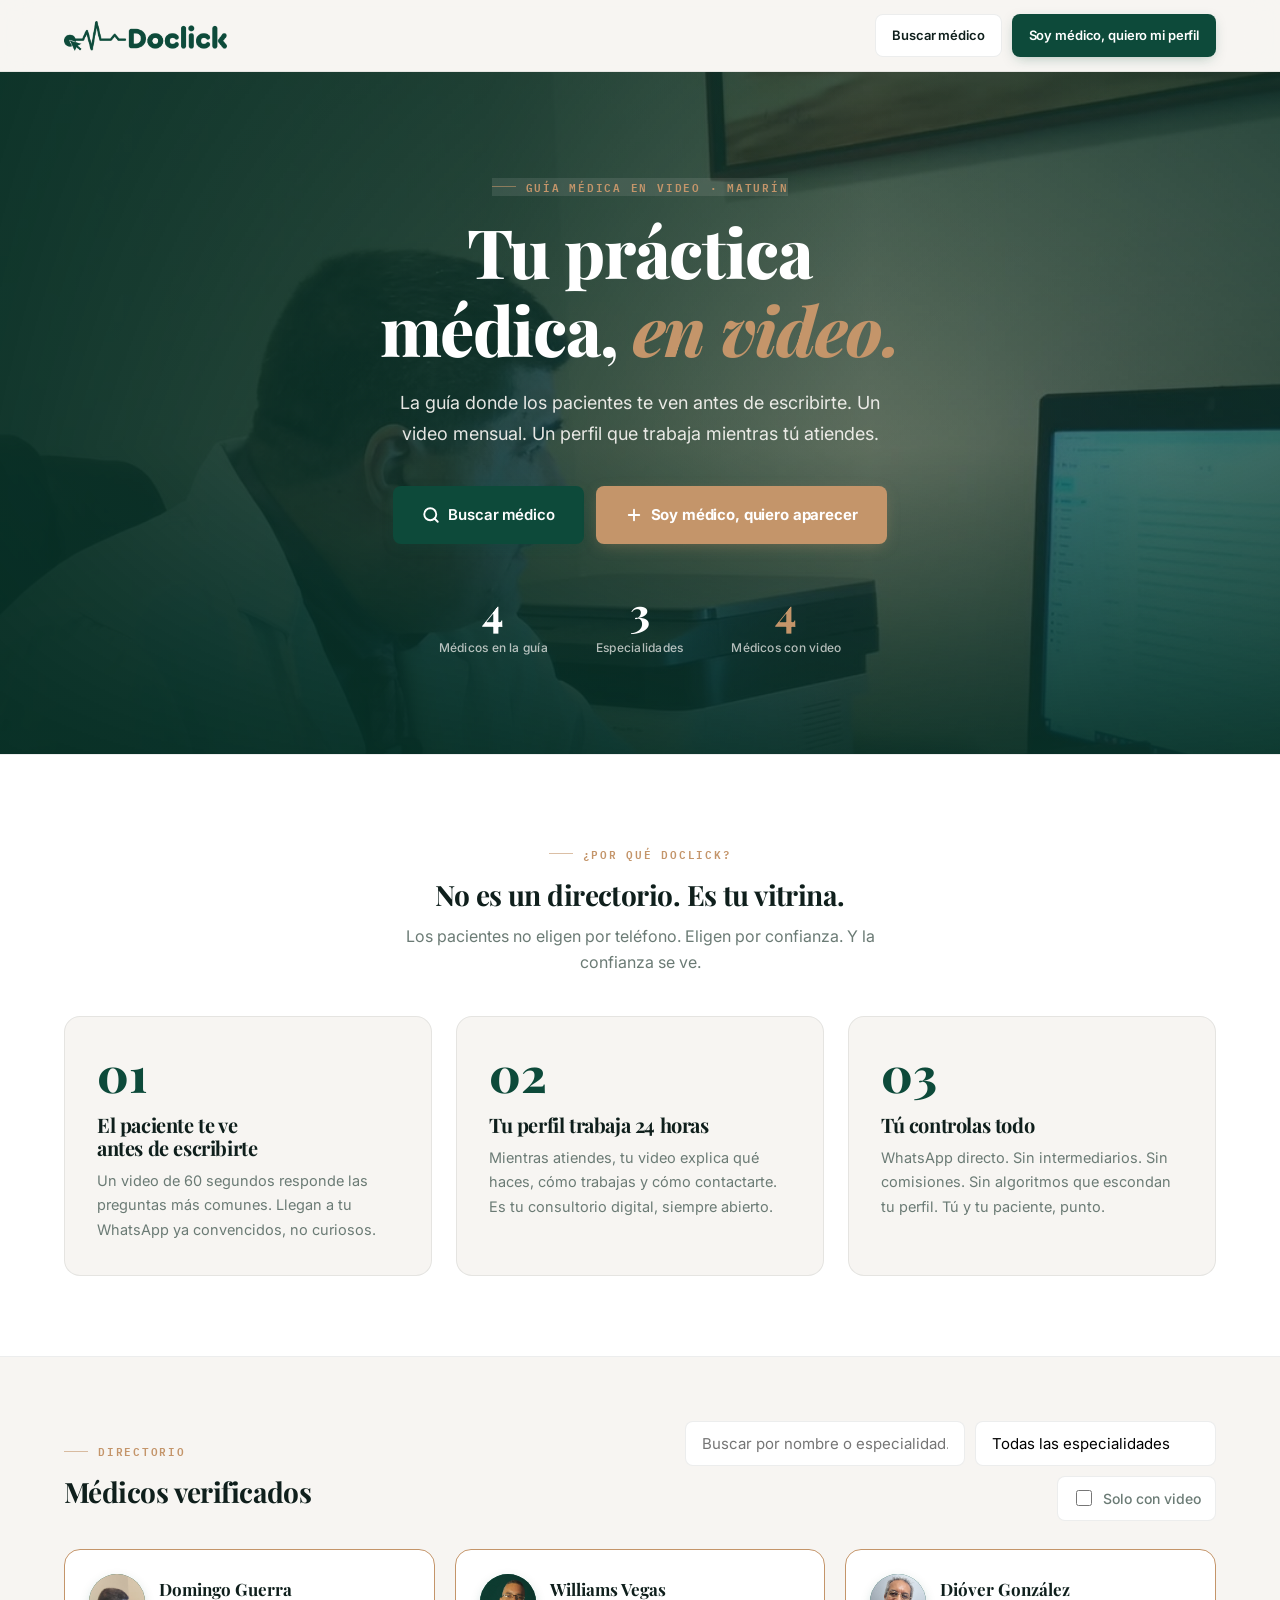
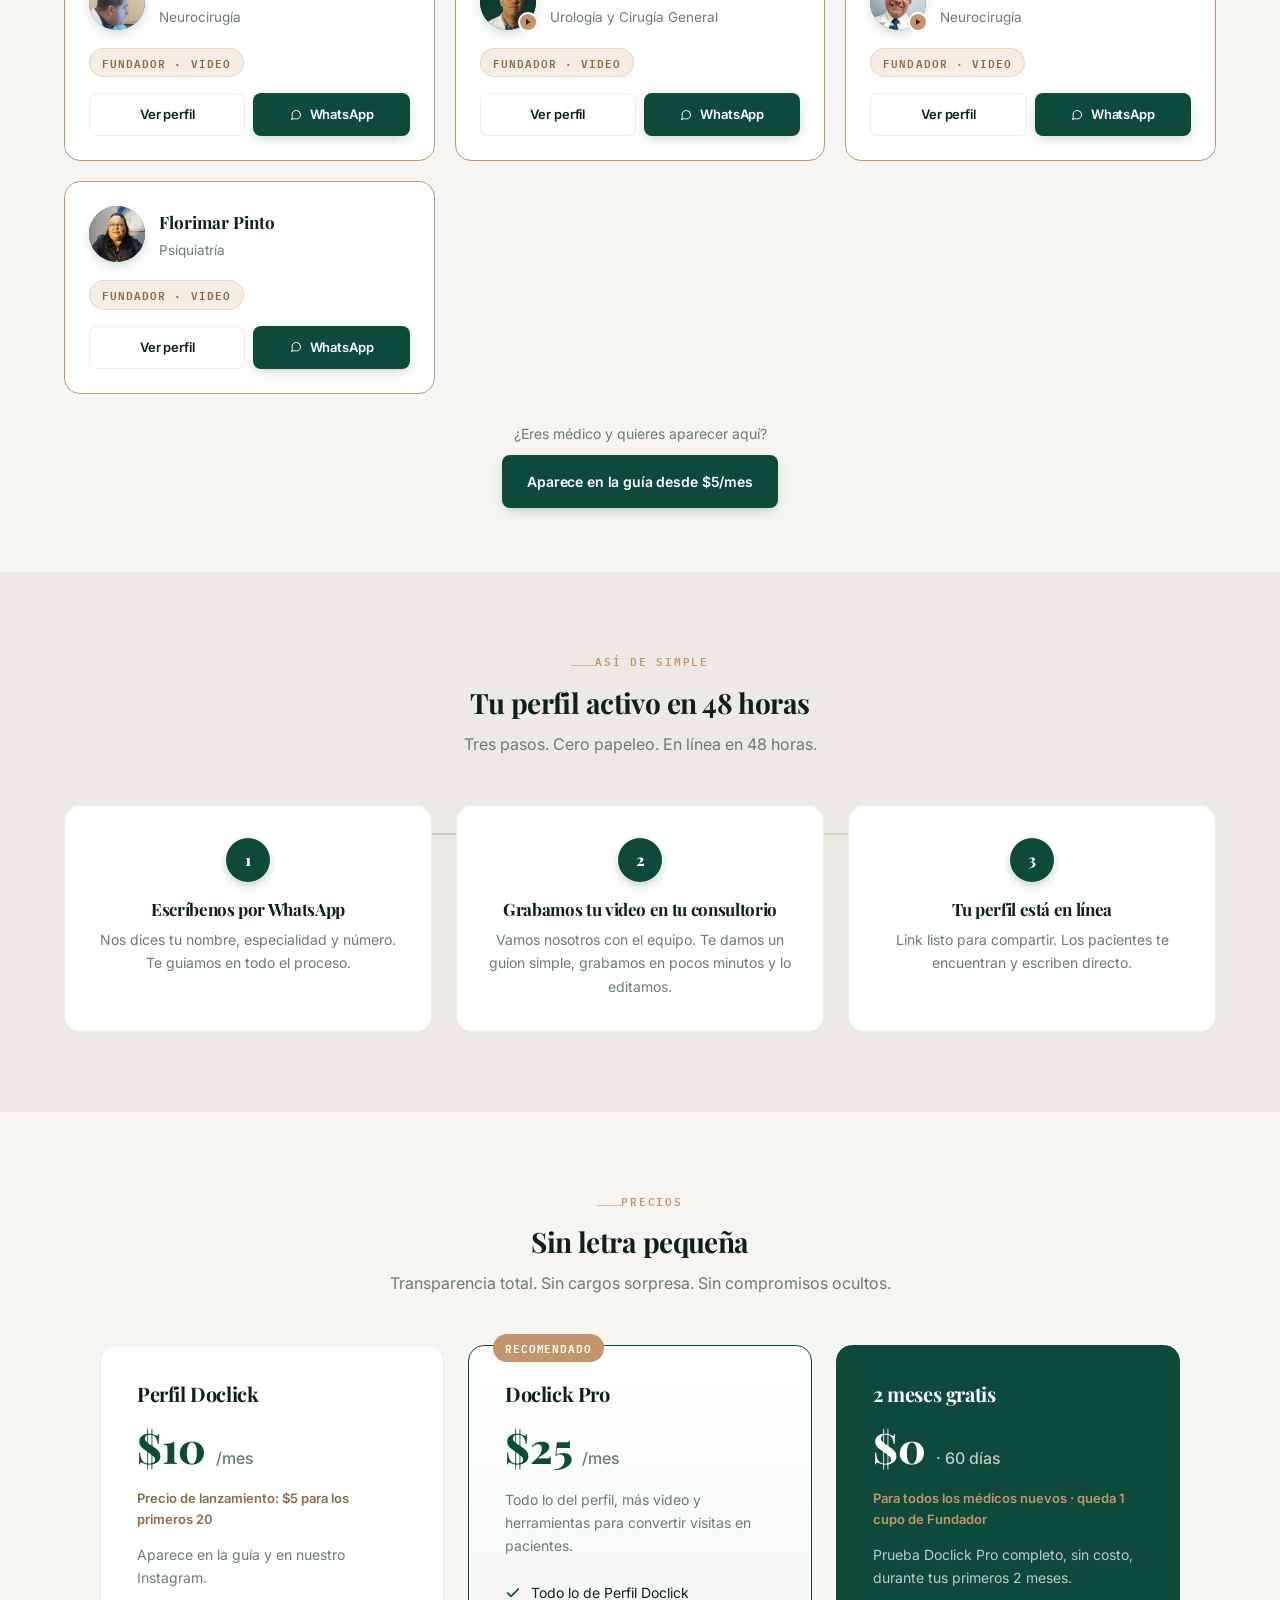
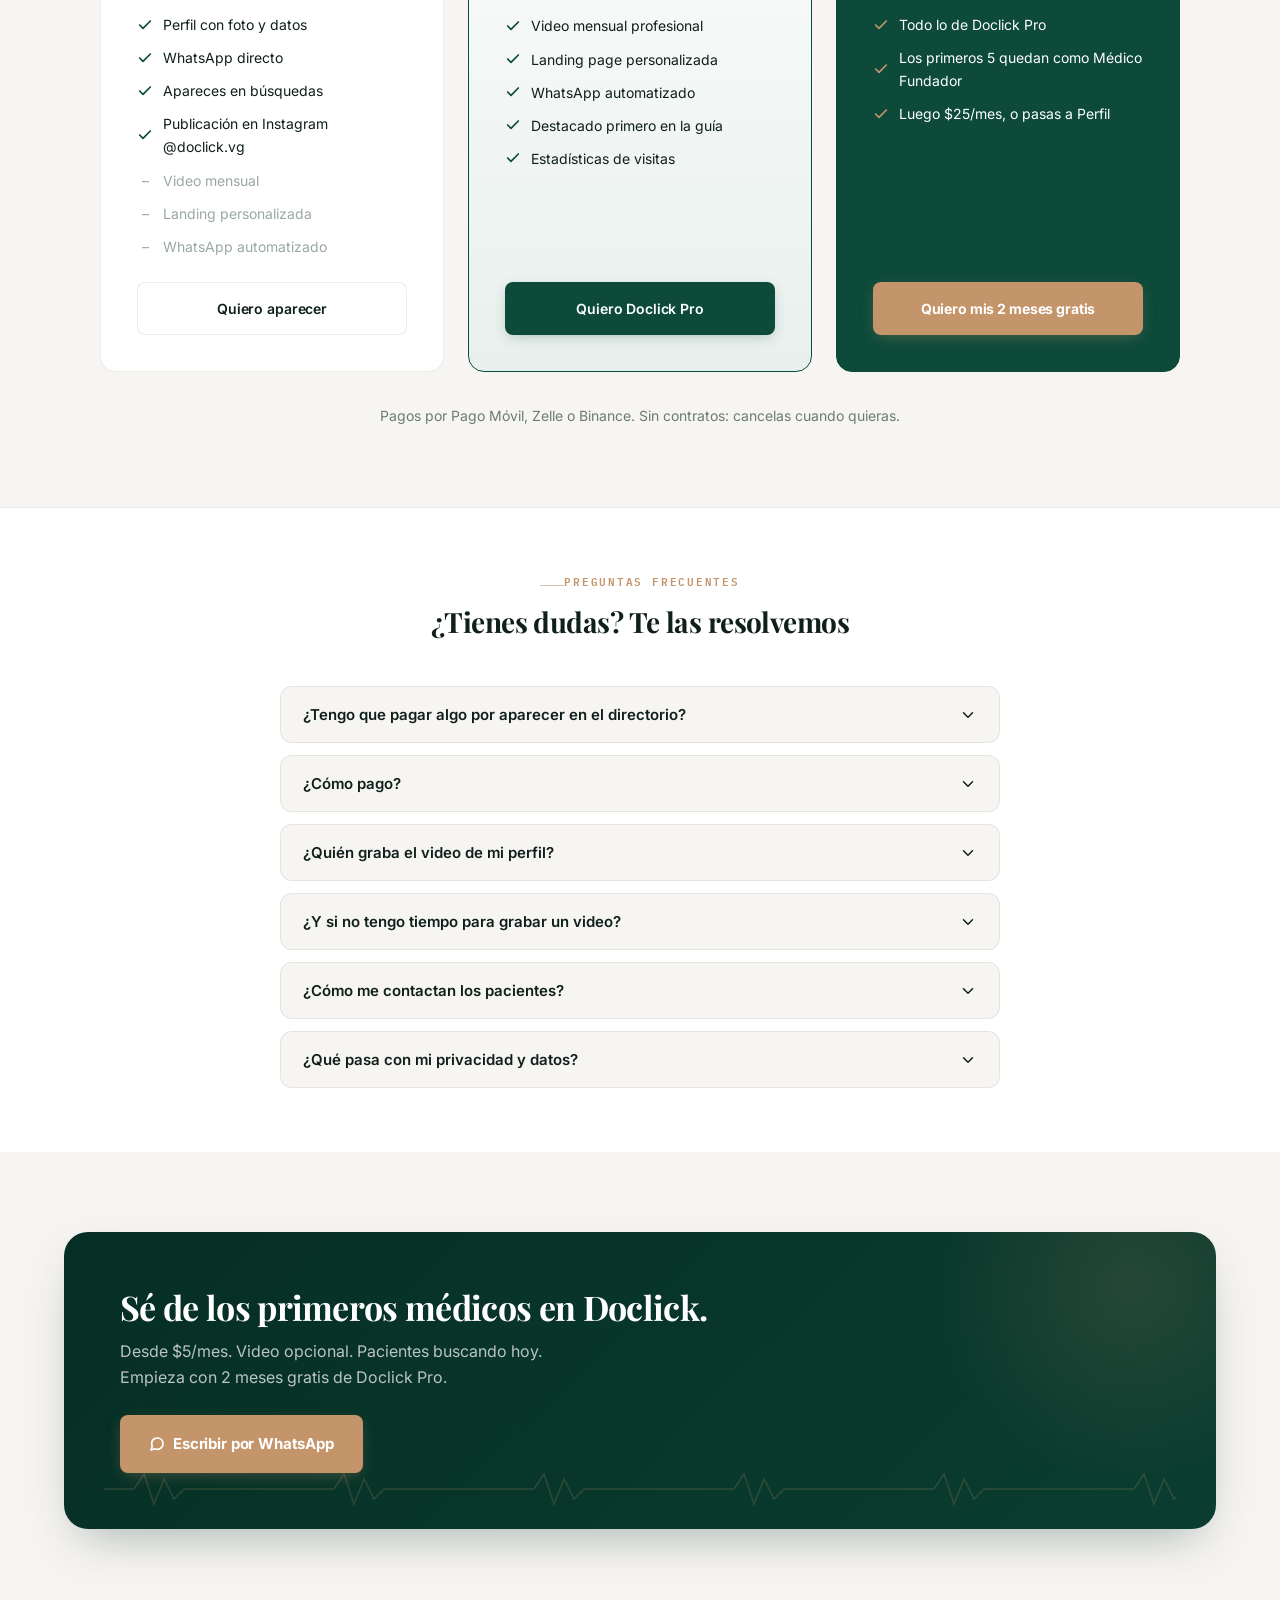
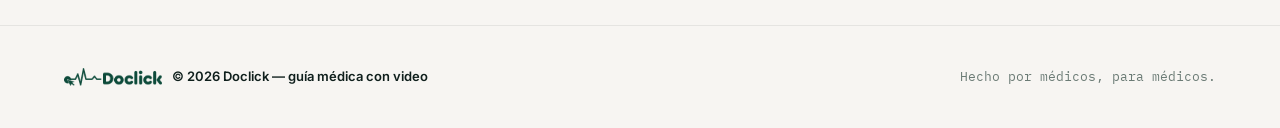
==== commit d296fa42: "Offer 2 months free of Doclick Pro to all new doctors Co-Authored-By: Claude Opus 5.5 <noreply@anthr" ====
--- a/index.html
+++ b/index.html
@@ -199,16 +199,16 @@
           <a class="btn btn-primary" id="price-cta-pro" href="#" target="_blank" rel="noopener" style="width:100%;">Quiero Doclick Pro</a>
         </article>
         <article class="price-card price-card--founder">
-          <h3>Médico Fundador</h3>
+          <h3>2 meses gratis</h3>
           <div class="price-amount">$0 <span>· 60 días</span></div>
-          <p class="price-launch" id="founder-spots">Quedan 5 de 5 cupos</p>
-          <p class="price-desc">Doclick Pro completo, sin costo, para los primeros 5 médicos.</p>
+          <p class="price-launch" id="founder-spots">Para todos los médicos nuevos</p>
+          <p class="price-desc">Prueba Doclick Pro completo, sin costo, durante tus primeros 2 meses.</p>
           <ul class="price-features">
             <li><svg width="16" height="16" viewBox="0 0 24 24" fill="none" stroke="currentColor" stroke-width="2.5" stroke-linecap="round" stroke-linejoin="round" aria-hidden="true"><polyline points="20 6 9 17 4 12"/></svg>Todo lo de Doclick Pro</li>
-            <li><svg width="16" height="16" viewBox="0 0 24 24" fill="none" stroke="currentColor" stroke-width="2.5" stroke-linecap="round" stroke-linejoin="round" aria-hidden="true"><polyline points="20 6 9 17 4 12"/></svg>Badge "Fundador" permanente</li>
+            <li><svg width="16" height="16" viewBox="0 0 24 24" fill="none" stroke="currentColor" stroke-width="2.5" stroke-linecap="round" stroke-linejoin="round" aria-hidden="true"><polyline points="20 6 9 17 4 12"/></svg>Los primeros 5 quedan como Médico Fundador</li>
             <li><svg width="16" height="16" viewBox="0 0 24 24" fill="none" stroke="currentColor" stroke-width="2.5" stroke-linecap="round" stroke-linejoin="round" aria-hidden="true"><polyline points="20 6 9 17 4 12"/></svg>Luego $25/mes, o pasas a Perfil</li>
           </ul>
-          <a class="btn btn-copper" id="price-cta-founder" href="#" target="_blank" rel="noopener" style="width:100%;">Quiero ser fundador</a>
+          <a class="btn btn-copper" id="price-cta-founder" href="#" target="_blank" rel="noopener" style="width:100%;">Quiero mis 2 meses gratis</a>
         </article>
       </div>
       <p class="pricing-note">Pagos por Pago Móvil, Zelle o Binance. Sin contratos: cancelas cuando quieras.</p>
@@ -222,7 +222,7 @@
       <div class="faq-list">
         <div class="faq-item">
           <button class="faq-question" onclick="toggleFaq(this)" aria-expanded="false">¿Tengo que pagar algo por aparecer en el directorio?<svg width="18" height="18" viewBox="0 0 24 24" fill="none" stroke="currentColor" stroke-width="2" stroke-linecap="round" stroke-linejoin="round" aria-hidden="true"><polyline points="6 9 12 15 18 9"/></svg></button>
-          <div class="faq-answer">Aparecer en la guía cuesta $10/mes ($5 para los primeros 20 médicos). Sin contratos, cancelas cuando quieras. Los 5 médicos fundadores tienen 60 días gratis de Doclick Pro.</div>
+          <div class="faq-answer">Aparecer en la guía cuesta $10/mes ($5 para los primeros 20 médicos). Sin contratos, cancelas cuando quieras. Todos los médicos nuevos empiezan con 2 meses gratis de Doclick Pro.</div>
         </div>
         <div class="faq-item">
           <button class="faq-question" onclick="toggleFaq(this)" aria-expanded="false">¿Cómo pago?<svg width="18" height="18" viewBox="0 0 24 24" fill="none" stroke="currentColor" stroke-width="2" stroke-linecap="round" stroke-linejoin="round" aria-hidden="true"><polyline points="6 9 12 15 18 9"/></svg></button>
@@ -253,7 +253,7 @@
       <div class="cta-banner">
         <div>
           <h2>Sé de los primeros médicos en Doclick.</h2>
-          <p>Desde $5/mes. Video opcional. Pacientes buscando hoy. Los primeros 5 fundadores tienen 60 días gratis de Doclick Pro.</p>
+          <p>Desde $5/mes. Video opcional. Pacientes buscando hoy. Empieza con 2 meses gratis de Doclick Pro.</p>
           <div style="display:flex;gap:12px;flex-wrap:wrap;">
             <a class="btn btn-copper" id="final-cta-wa" href="#" target="_blank" rel="noopener" aria-label="Contactar por WhatsApp para unirme como médico">
               <svg width="16" height="16" viewBox="0 0 24 24" fill="none" stroke="currentColor" stroke-width="2.5" stroke-linecap="round" stroke-linejoin="round" aria-hidden="true"><path d="M21 11.5a8.38 8.38 0 0 1-.9 3.8 8.5 8.5 0 0 1-7.6 4.7 8.38 8.38 0 0 1-3.8-.9L3 21l1.9-5.7a8.38 8.38 0 0 1-.9-3.8 8.5 8.5 0 0 1 4.7-7.6 8.38 8.38 0 0 1 3.8-.9h.5a8.48 8.48 0 0 1 8 8v.5z"/></svg>
@@ -289,10 +289,11 @@
 const planMessages={
   'price-cta-perfil':'Hola, soy médico y quiero aparecer en la guía con el Perfil Doclick. ¿Cómo empiezo?',
   'price-cta-pro':'Hola, soy médico y me interesa Doclick Pro (video mensual y landing). ¿Cómo empiezo?',
-  'price-cta-founder':'Hola, soy médico y quiero ser Médico Fundador de Doclick. ¿Quedan cupos?'
+  'price-cta-founder':'Hola, soy médico y quiero mis 2 meses gratis de Doclick Pro.'
 };
 Object.entries(planMessages).forEach(([id,msg])=>{const el=document.getElementById(id);el.href=buildWaLink(DOCLICK.contactWhatsapp,msg);el.addEventListener('click',()=>trackWhatsapp('recruitment'));});
-document.getElementById('founder-spots').textContent=`Quedan ${Math.max(0,DOCLICK.foundingSpotsTotal-DOCLICK.foundingSpotsTaken)} de ${DOCLICK.foundingSpotsTotal} cupos`;
+const founderLeft=Math.max(0,DOCLICK.foundingSpotsTotal-DOCLICK.foundingSpotsTaken);
+document.getElementById('founder-spots').textContent=founderLeft?`Para todos los médicos nuevos · ${founderLeft===1?'queda 1 cupo':`quedan ${founderLeft} cupos`} de Fundador`:'Para todos los médicos nuevos';
 
 function animateCounter(el,target,duration=1500){let start=0;const step=20;const increment=target/(duration/step);const timer=setInterval(()=>{start+=increment;if(start>=target){el.textContent=target;clearInterval(timer);}else el.textContent=Math.floor(start);},step);}
 setTimeout(()=>{['counter-docs','counter-specs','counter-video'].forEach(id=>document.getElementById(id).classList.remove('is-loading'));animateCounter(document.getElementById('counter-docs'),DOCTORS.length);animateCounter(document.getElementById('counter-specs'),[...new Set(DOCTORS.map(d=>d.specialty))].length);animateCounter(document.getElementById('counter-video'),DOCTORS.filter(hasFeaturedPlan).length);},400);
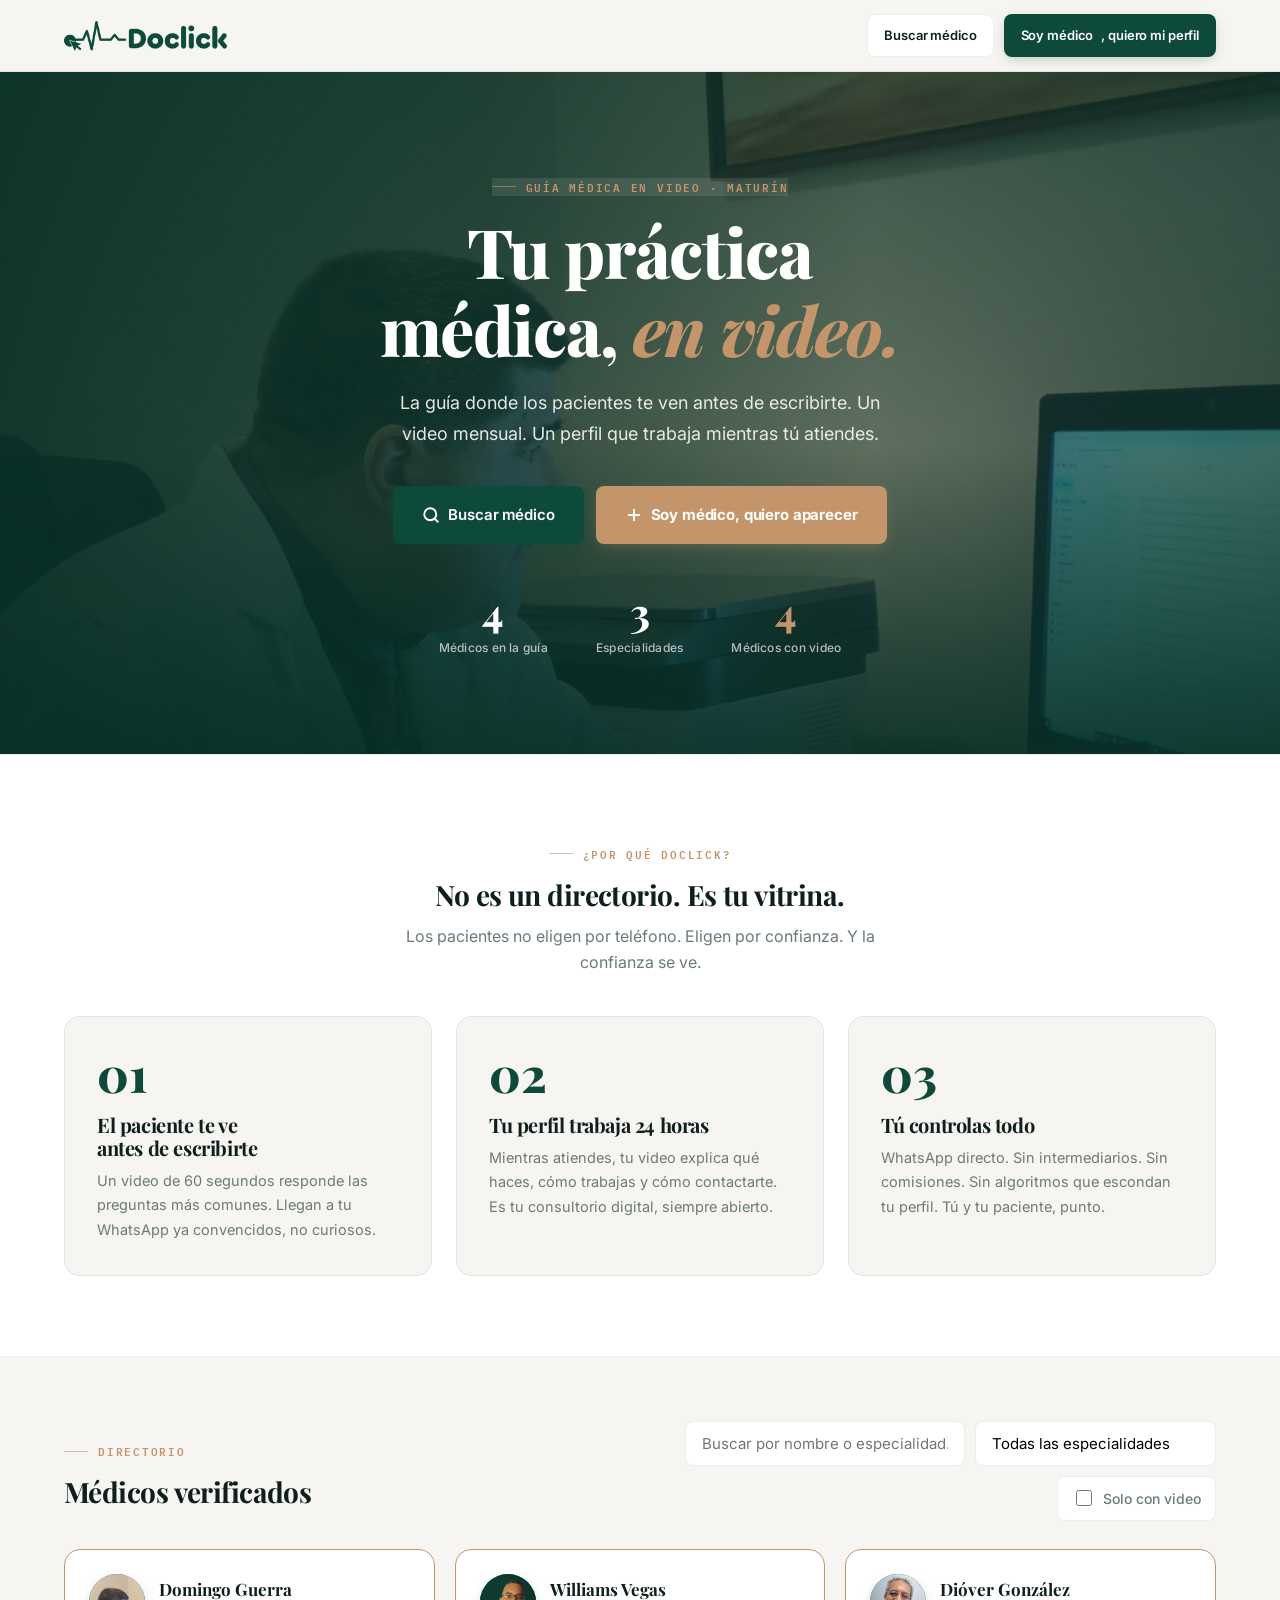
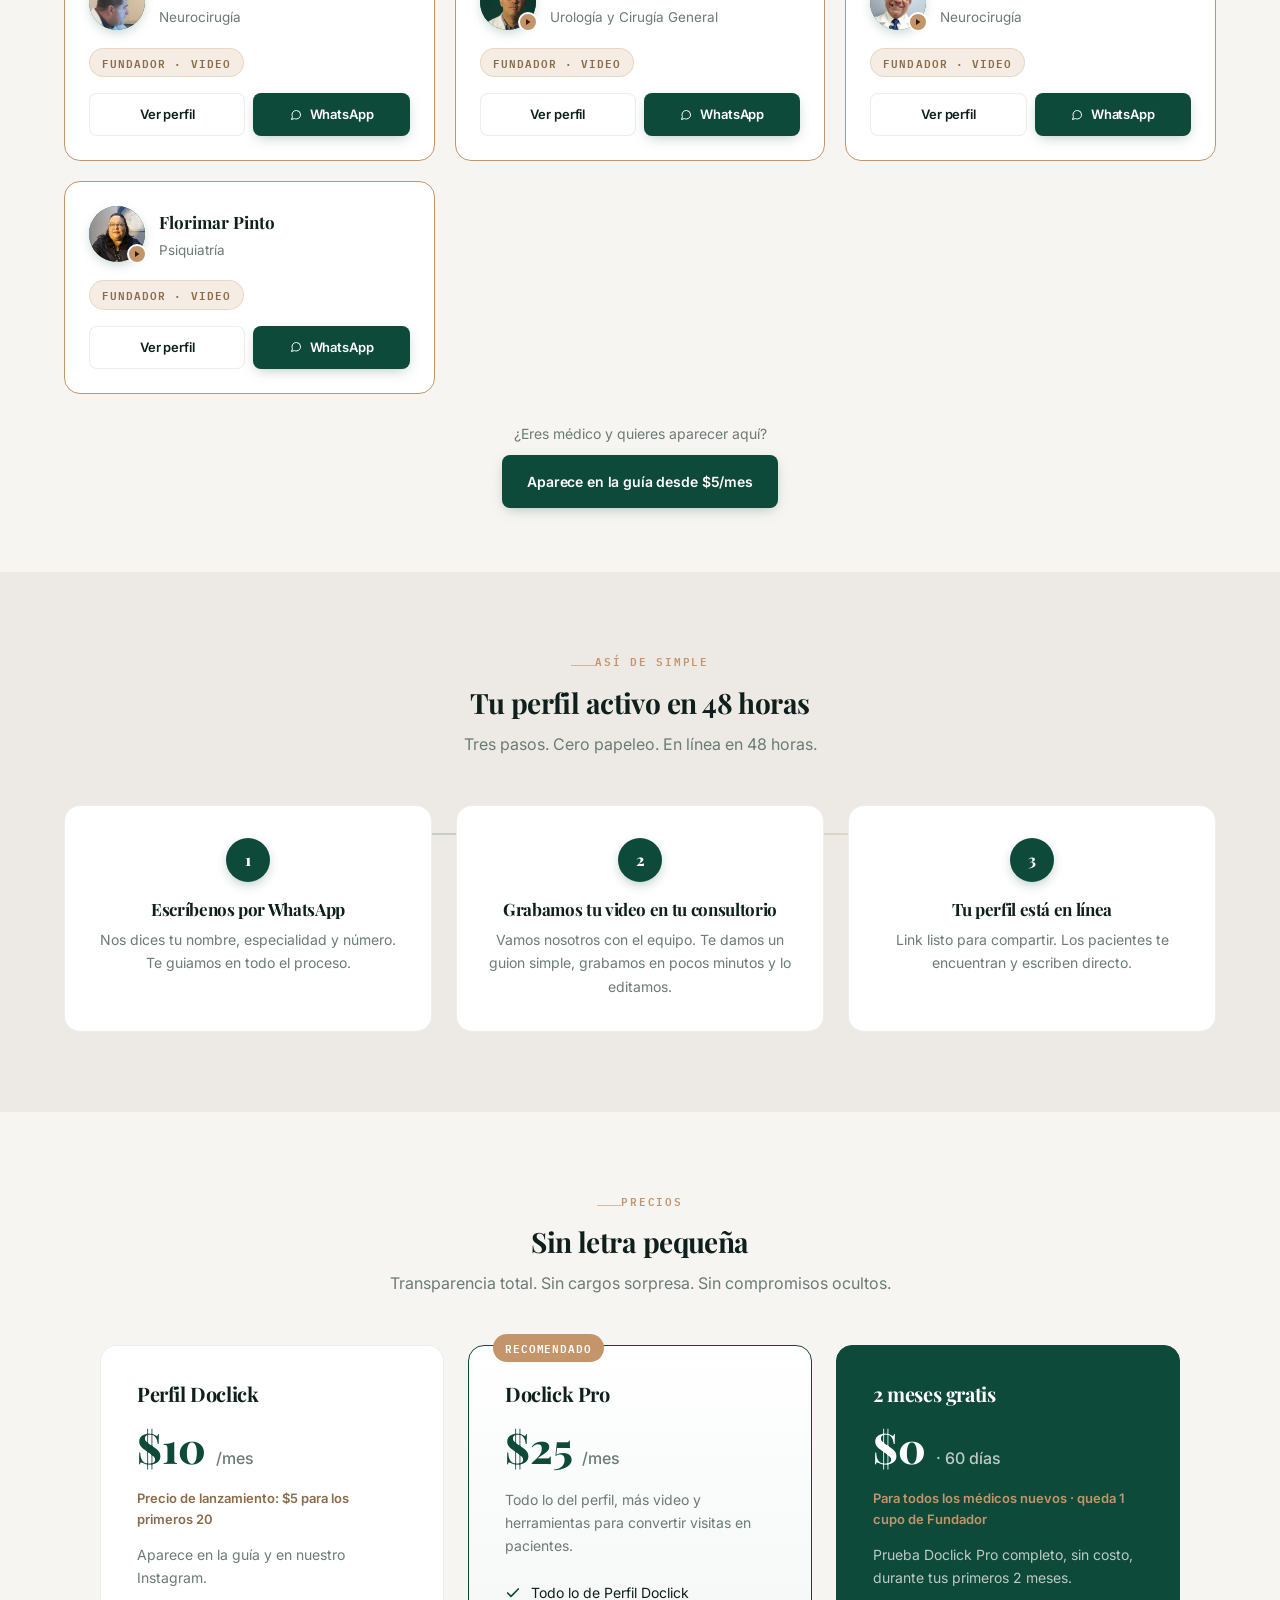
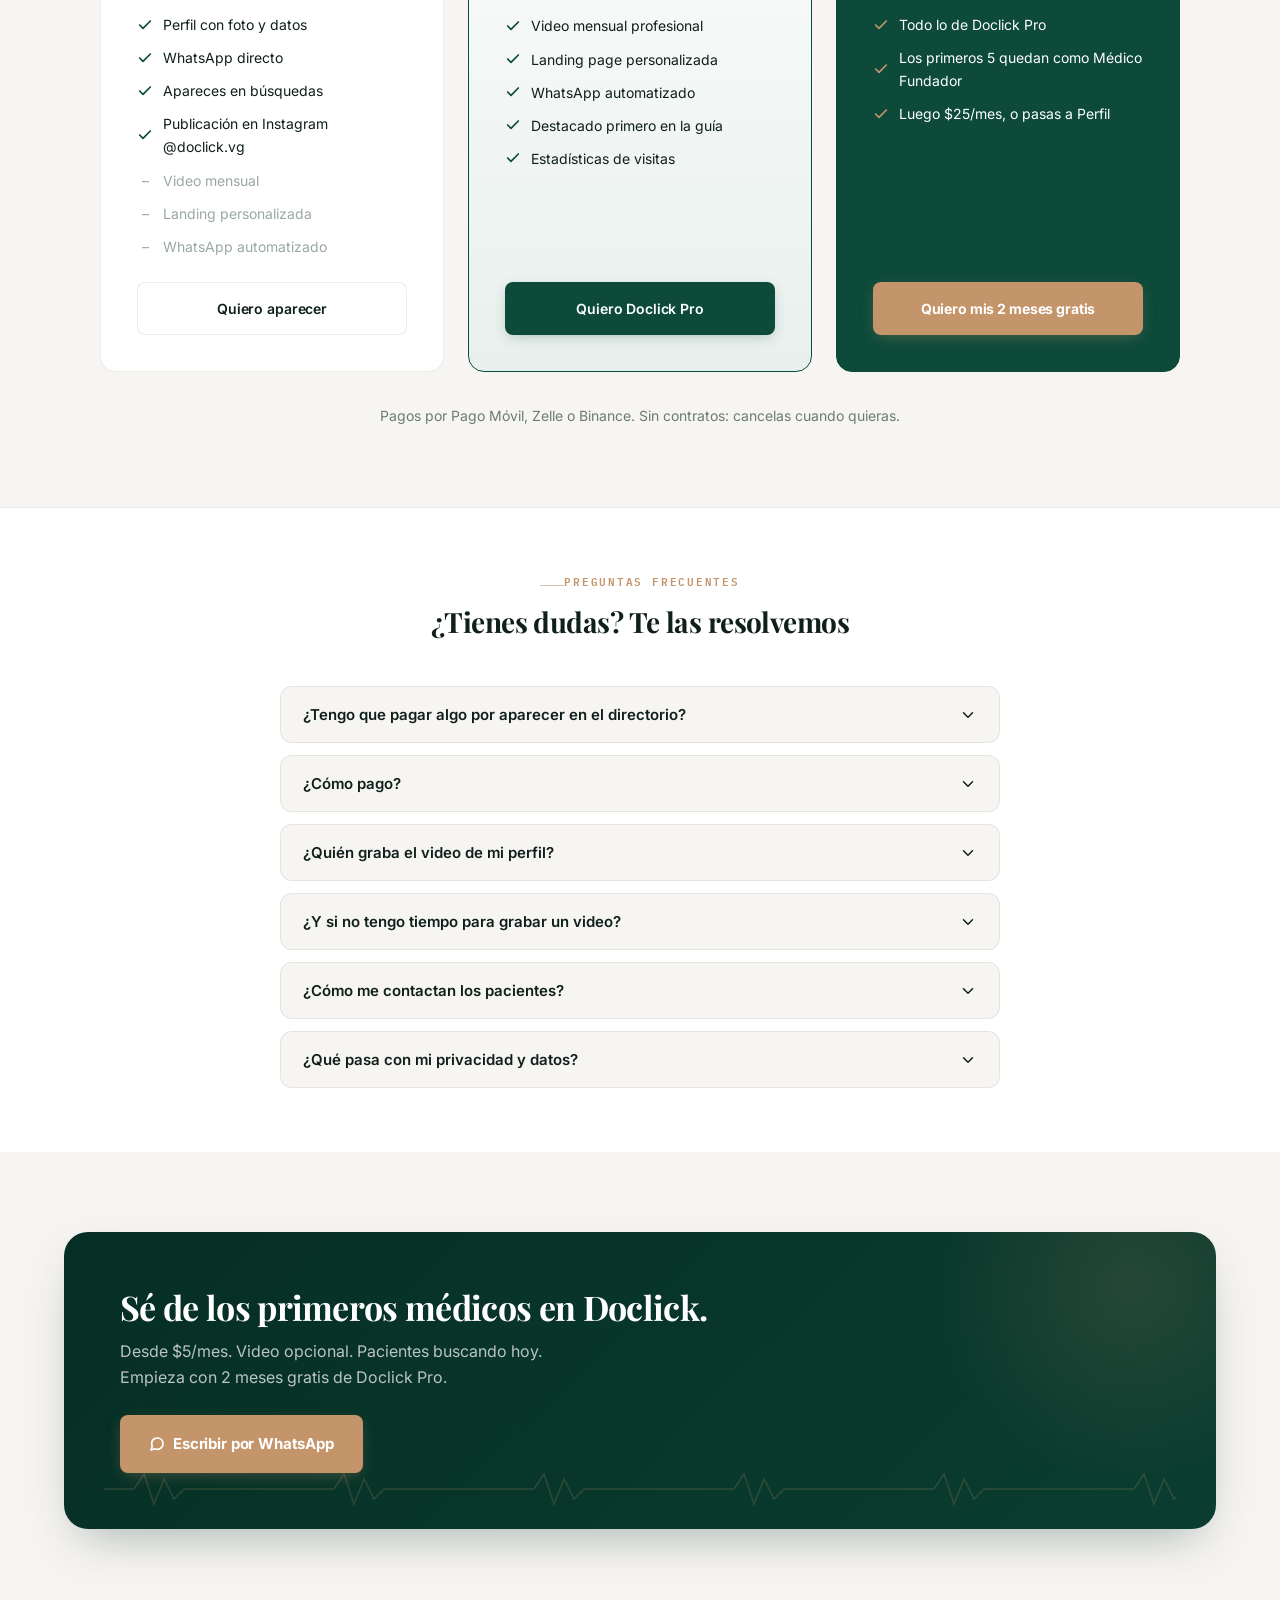
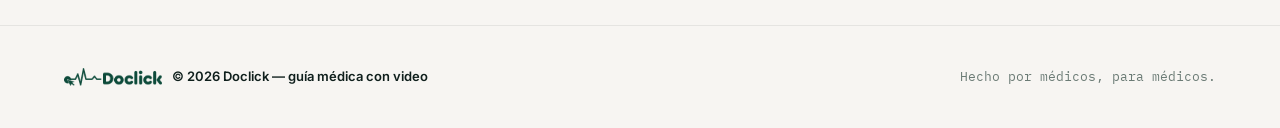
==== commit 158d41c6: "Add Florimar and new Diover videos, Williams MPPS/CMM; fix mobile nav overlap - Dra. Florimar: prese" ====
--- a/index.html
+++ b/index.html
@@ -61,7 +61,7 @@
     </a>
     <div class="nav-actions">
       <a href="#directorio" class="btn btn-ghost" style="font-size:13px;padding:10px 16px;">Buscar médico</a>
-      <a class="btn btn-primary" id="nav-cta" href="#" target="_blank" rel="noopener" style="font-size:13px;padding:10px 16px;" aria-label="Soy médico, quiero mi perfil">Soy médico, quiero mi perfil</a>
+      <a class="btn btn-primary" id="nav-cta" href="#" target="_blank" rel="noopener" aria-label="Soy médico, quiero mi perfil">Soy médico<span class="nav-cta-long">, quiero mi perfil</span></a>
     </div>
   </div>
 </header>
--- a/styles.css
+++ b/styles.css
@@ -183,7 +183,7 @@
 .nav {
   position: sticky;
   top: 0;
-  S-index: 50;
+  z-index: 50;
   background: rgba(247,245,242,0.9);
   backdrop-filter: blur(16px) saturate(1.3);
   -webkit-backdrop-filter: blur(16px) saturate(1.3);
@@ -221,7 +221,9 @@
   font-weight: 700;
   box-shadow: 0 2px 8px -2px rgba(13,74,58,0.3);
 }
-.nav-actions { display: flex; align-items: center; gap: 10px; }
+.nav .logo { flex-shrink: 0; }
+.nav-actions { display: flex; align-items: center; gap: 10px; min-width: 0; }
+#nav-cta { font-size: 13px; padding: 10px 16px; white-space: nowrap; }
 
 /* ---------- HERO ---------- */
 .hero {
@@ -980,8 +982,15 @@
   .cta-banner .btn-copper { width: 100%; }
   footer .wrap { flex-direction: column; text-align: center; }
   .nav-actions .btn-ghost { display: none; }
+  .nav .wrap { padding: 12px 16px; gap: 12px; }
+  .nav .logo-img { height: 26px; }
+  #nav-cta { font-size: 12.5px; padding: 9px 14px; }
   .profile-avatar { width: 96px; height: 96px; font-size: 32px; }
   .location-card { flex-direction: column; }
 }
 
+@media (max-width: 420px) {
+  .nav-cta-long { display: none; }
+}
+
 .sr-only { position: absolute; width: 1px; height: 1px; padding: 0; margin: -1px; overflow: hidden; clip: rect(0,0,0,0); white-space: nowrap; border: 0; }
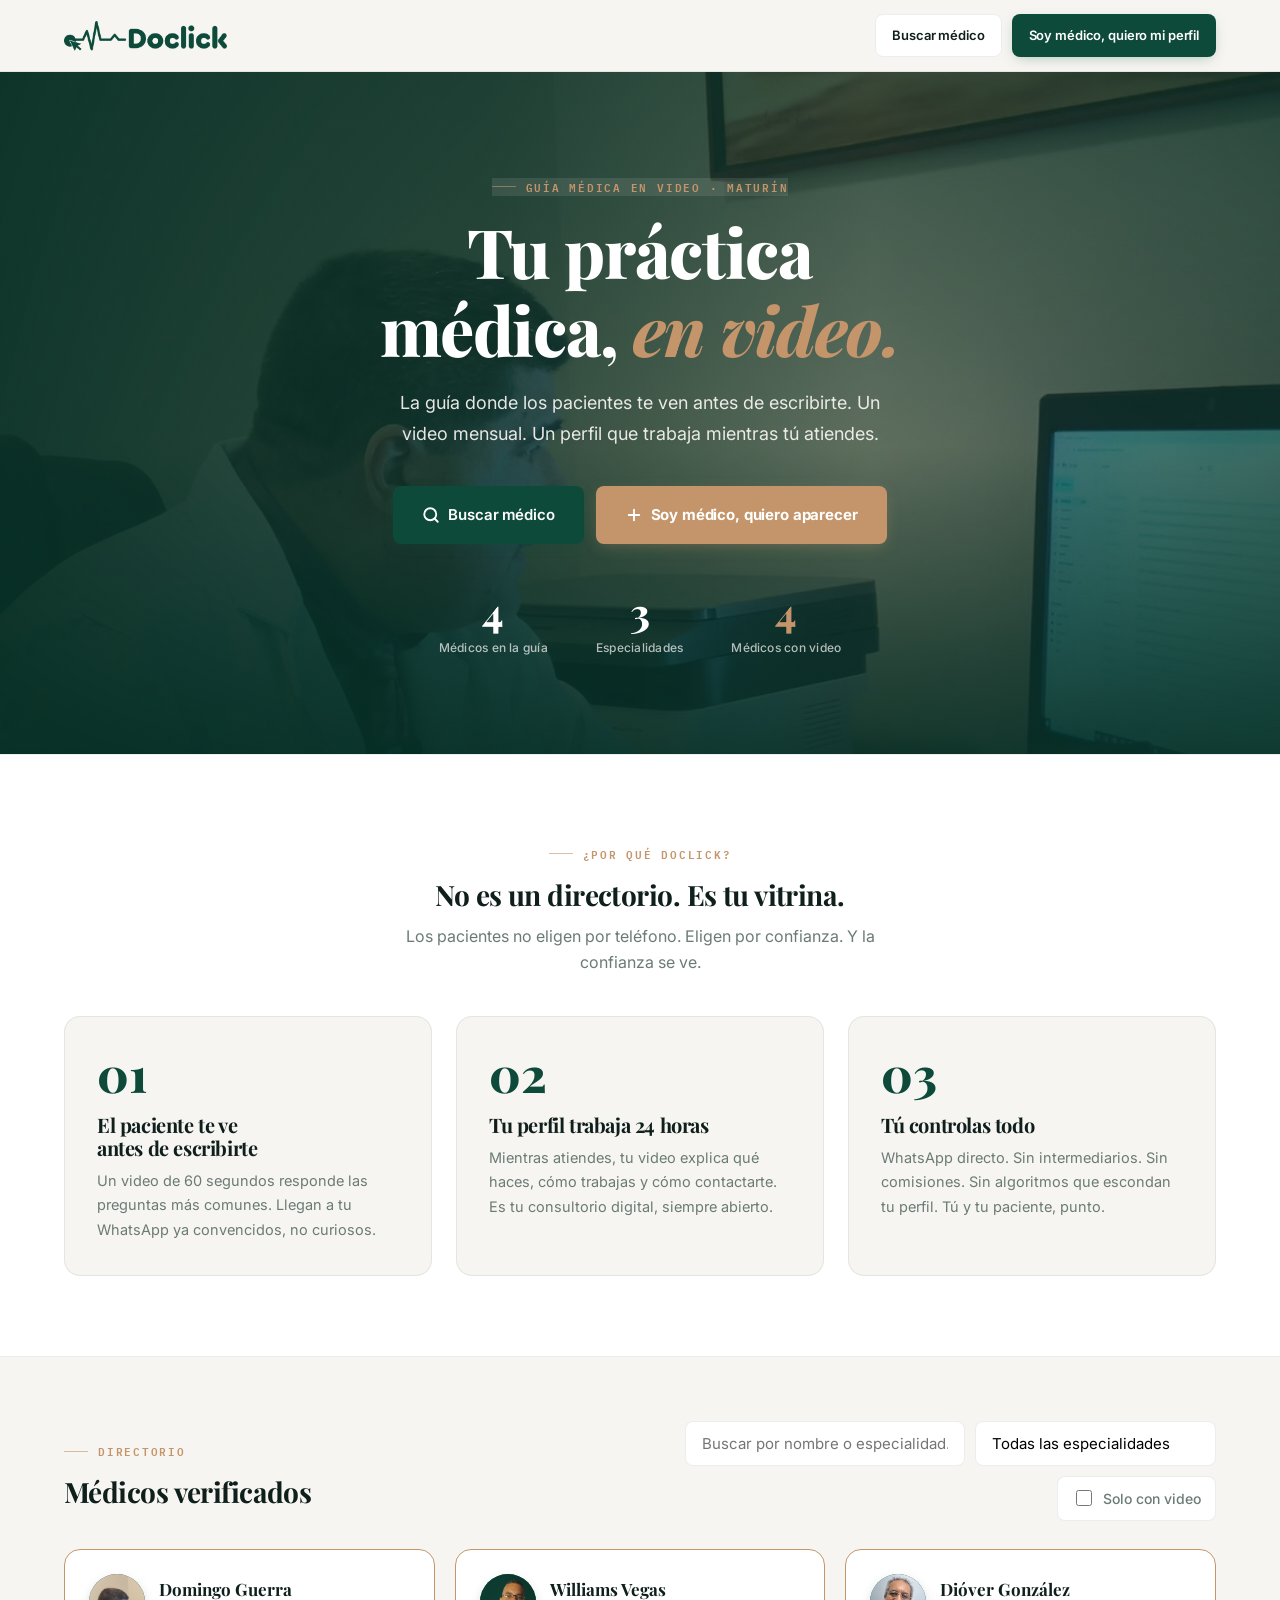
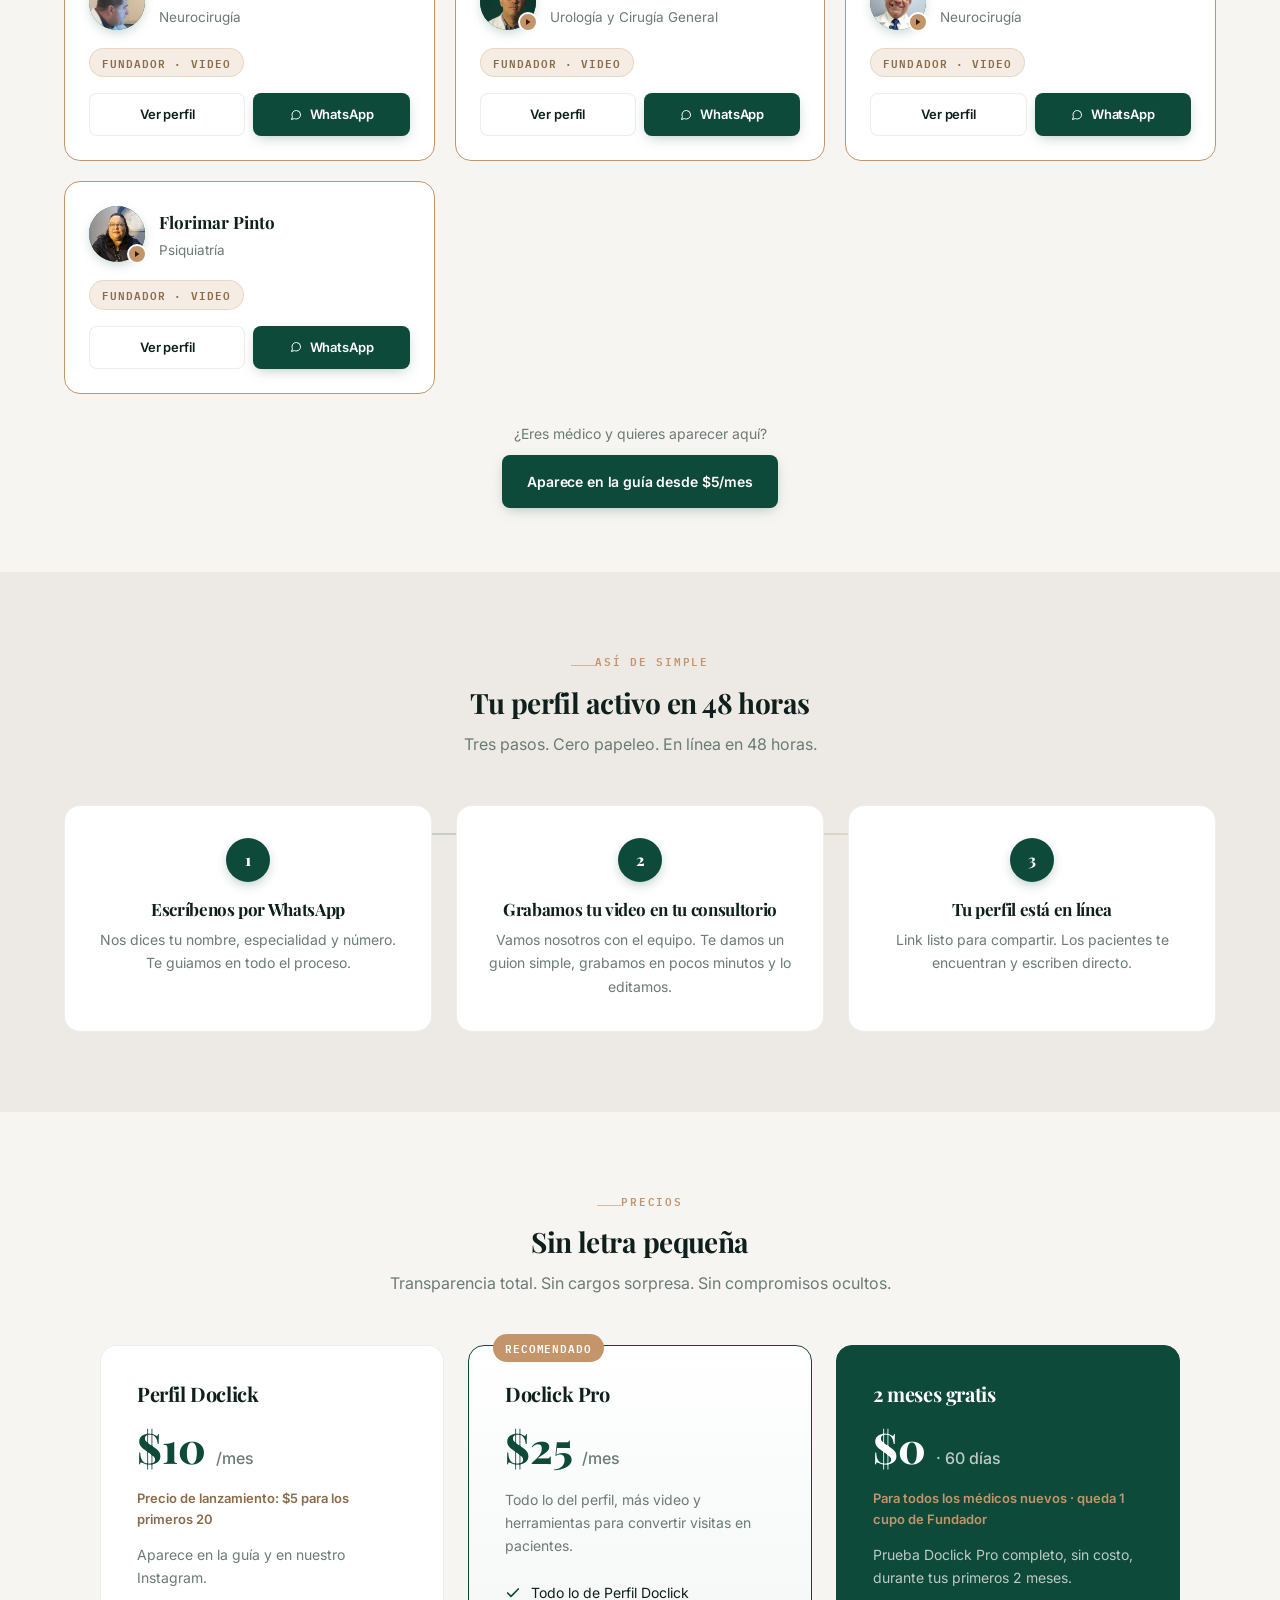
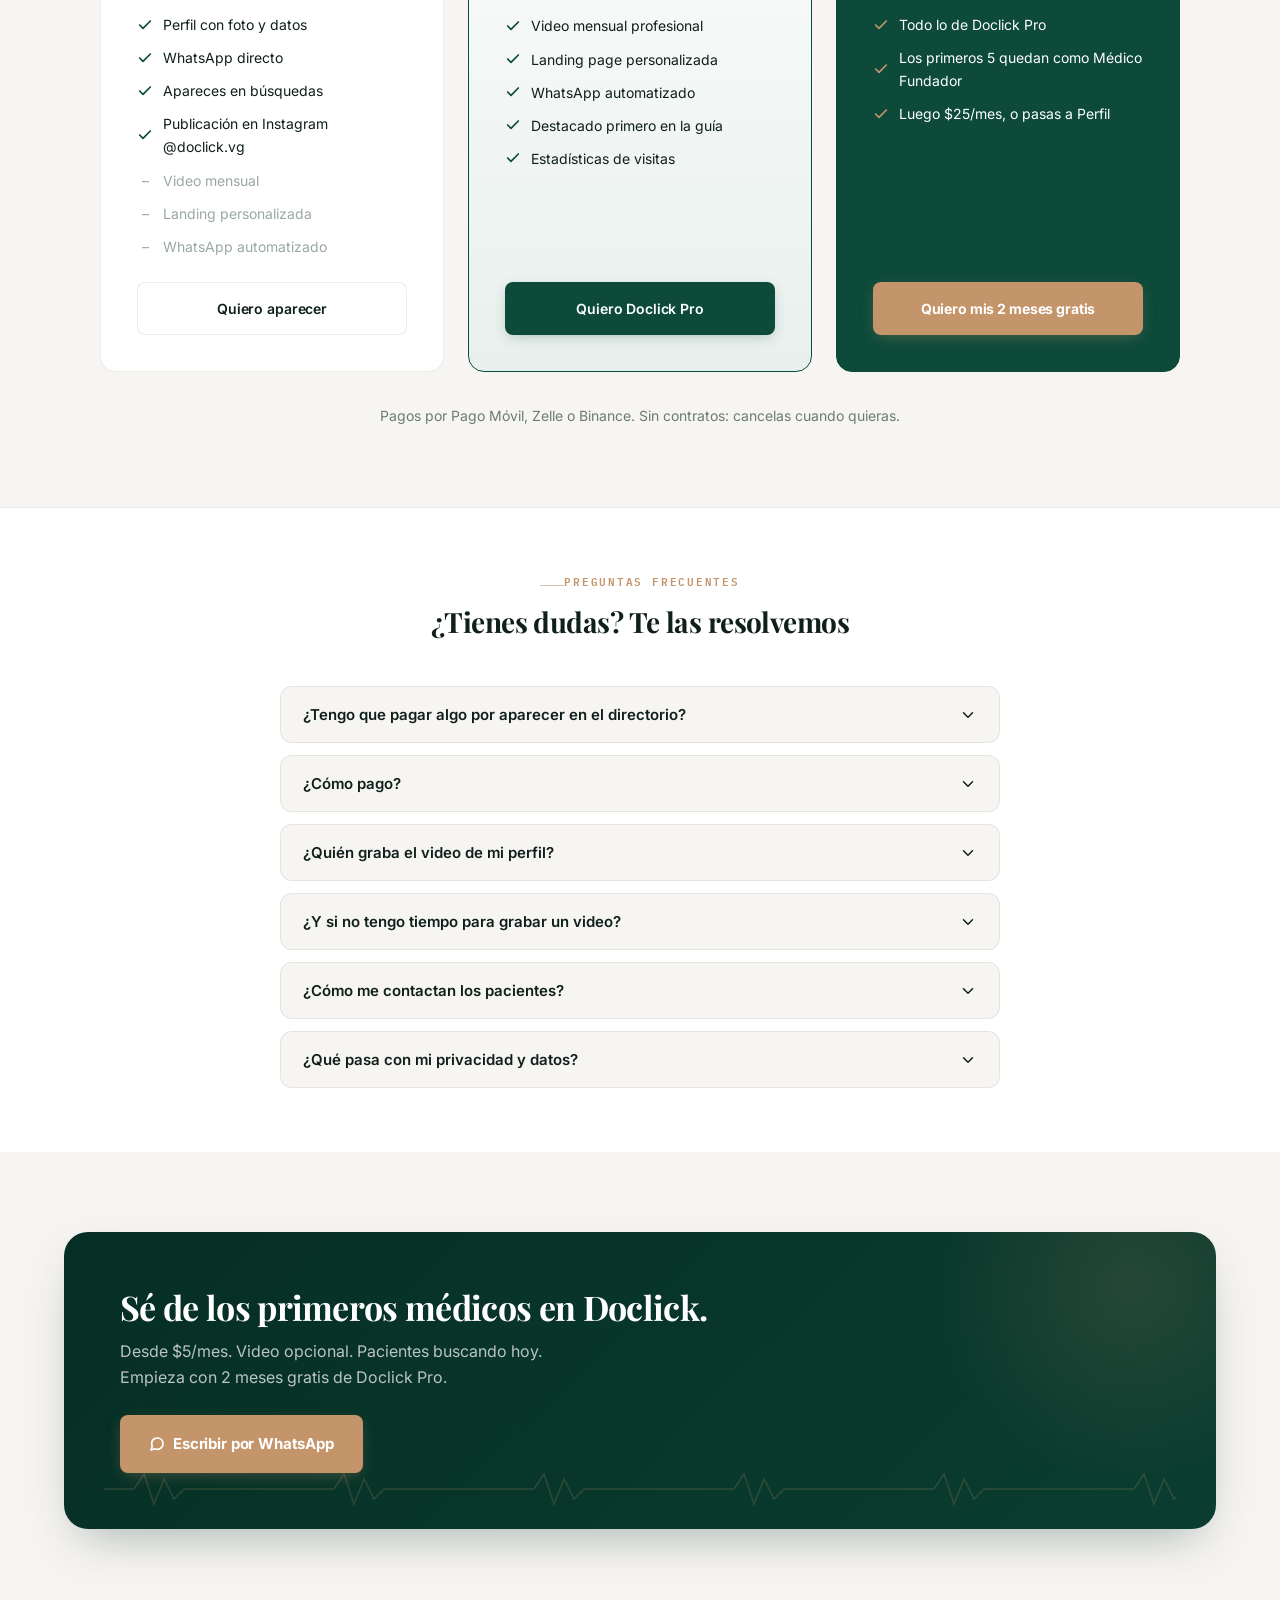
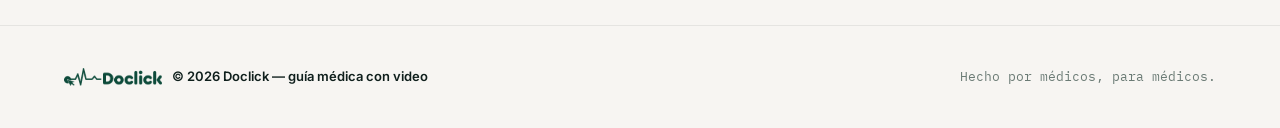
==== commit dff48a54: "Nav CTA: show full text on all phones, smaller button and logo The hidden span became a separate fle" ====
--- a/index.html
+++ b/index.html
@@ -61,7 +61,7 @@
     </a>
     <div class="nav-actions">
       <a href="#directorio" class="btn btn-ghost" style="font-size:13px;padding:10px 16px;">Buscar médico</a>
-      <a class="btn btn-primary" id="nav-cta" href="#" target="_blank" rel="noopener" aria-label="Soy médico, quiero mi perfil">Soy médico<span class="nav-cta-long">, quiero mi perfil</span></a>
+      <a class="btn btn-primary" id="nav-cta" href="#" target="_blank" rel="noopener" aria-label="Soy médico, quiero mi perfil">Soy médico, quiero mi perfil</a>
     </div>
   </div>
 </header>
--- a/styles.css
+++ b/styles.css
@@ -982,15 +982,17 @@
   .cta-banner .btn-copper { width: 100%; }
   footer .wrap { flex-direction: column; text-align: center; }
   .nav-actions .btn-ghost { display: none; }
-  .nav .wrap { padding: 12px 16px; gap: 12px; }
-  .nav .logo-img { height: 26px; }
-  #nav-cta { font-size: 12.5px; padding: 9px 14px; }
+  .nav .wrap { padding: 12px 16px; gap: 10px; }
+  .nav .logo-img { height: 24px; }
+  #nav-cta { font-size: 11.5px; padding: 8px 11px; letter-spacing: -0.01em; }
   .profile-avatar { width: 96px; height: 96px; font-size: 32px; }
   .location-card { flex-direction: column; }
 }
 
-@media (max-width: 420px) {
-  .nav-cta-long { display: none; }
+@media (max-width: 380px) {
+  .nav .wrap { padding: 10px 12px; gap: 8px; }
+  .nav .logo-img { height: 20px; }
+  #nav-cta { font-size: 10.5px; padding: 7px 9px; }
 }
 
 .sr-only { position: absolute; width: 1px; height: 1px; padding: 0; margin: -1px; overflow: hidden; clip: rect(0,0,0,0); white-space: nowrap; border: 0; }
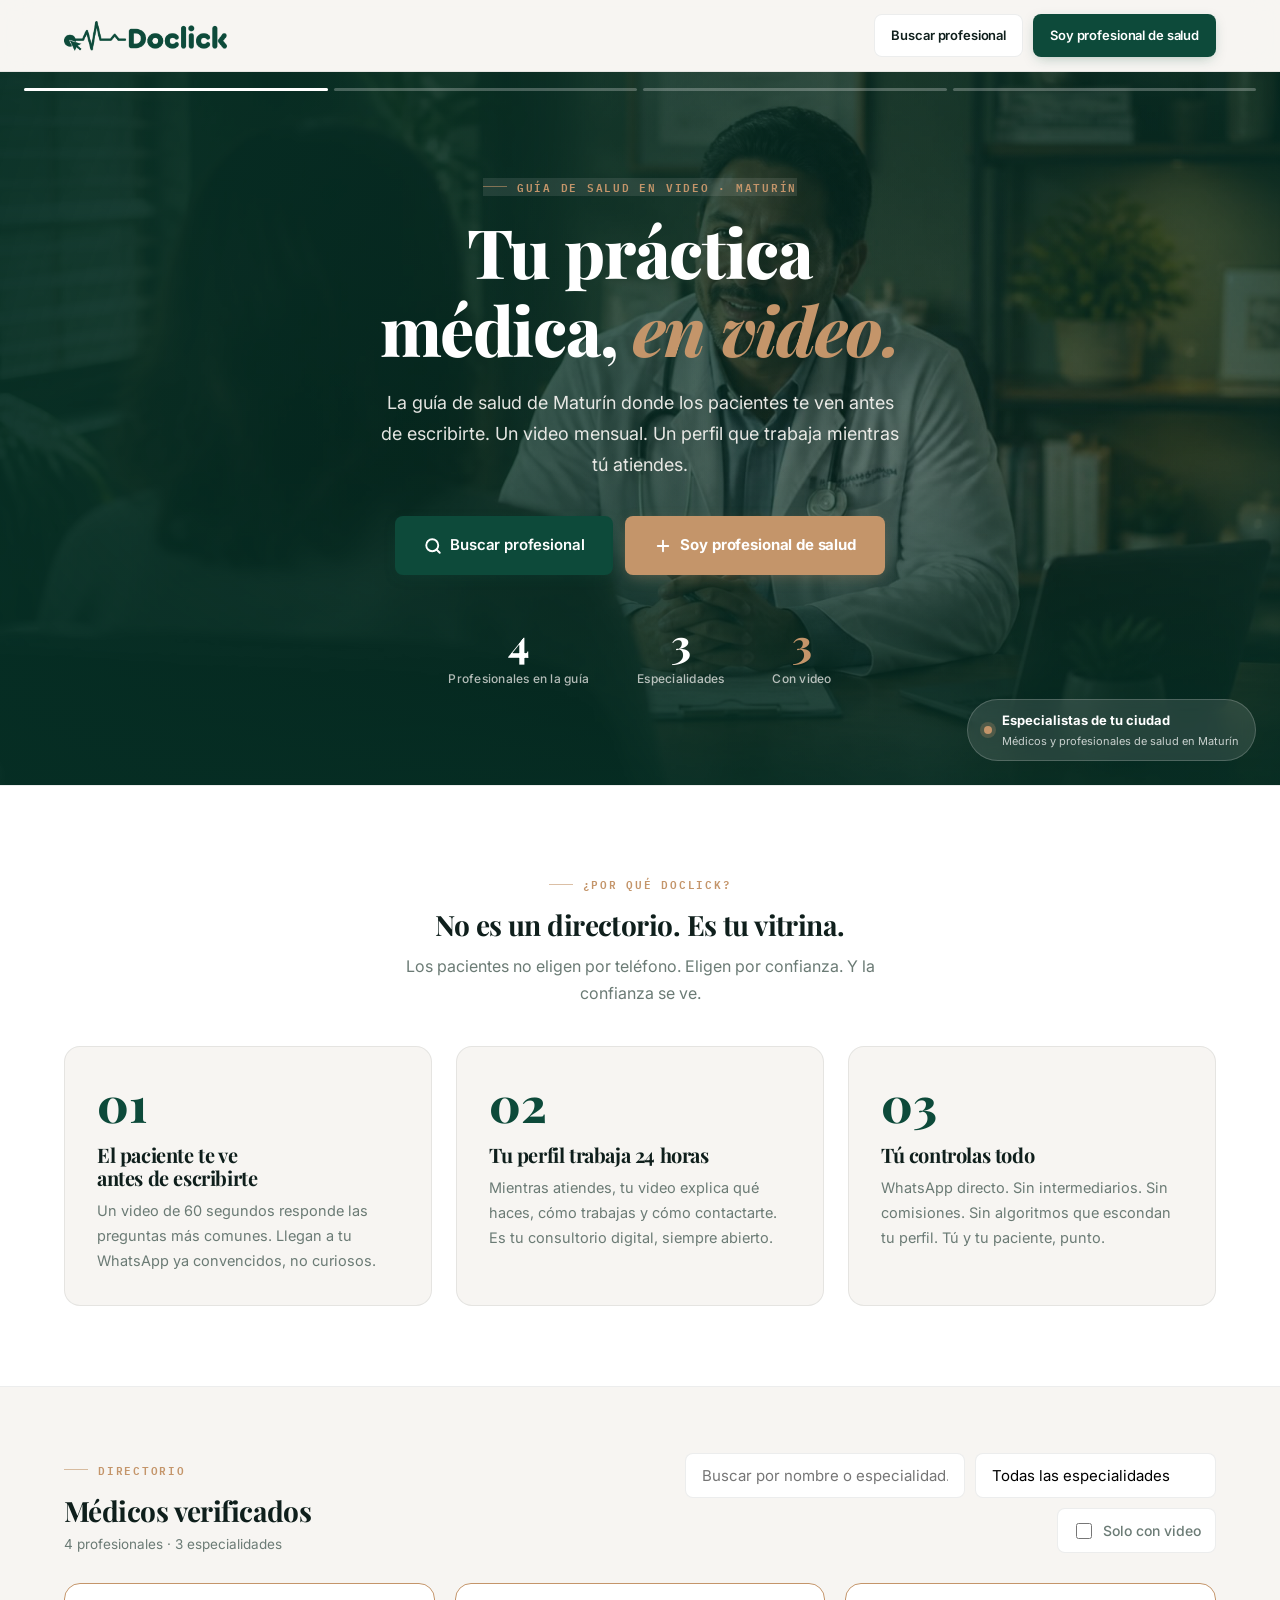
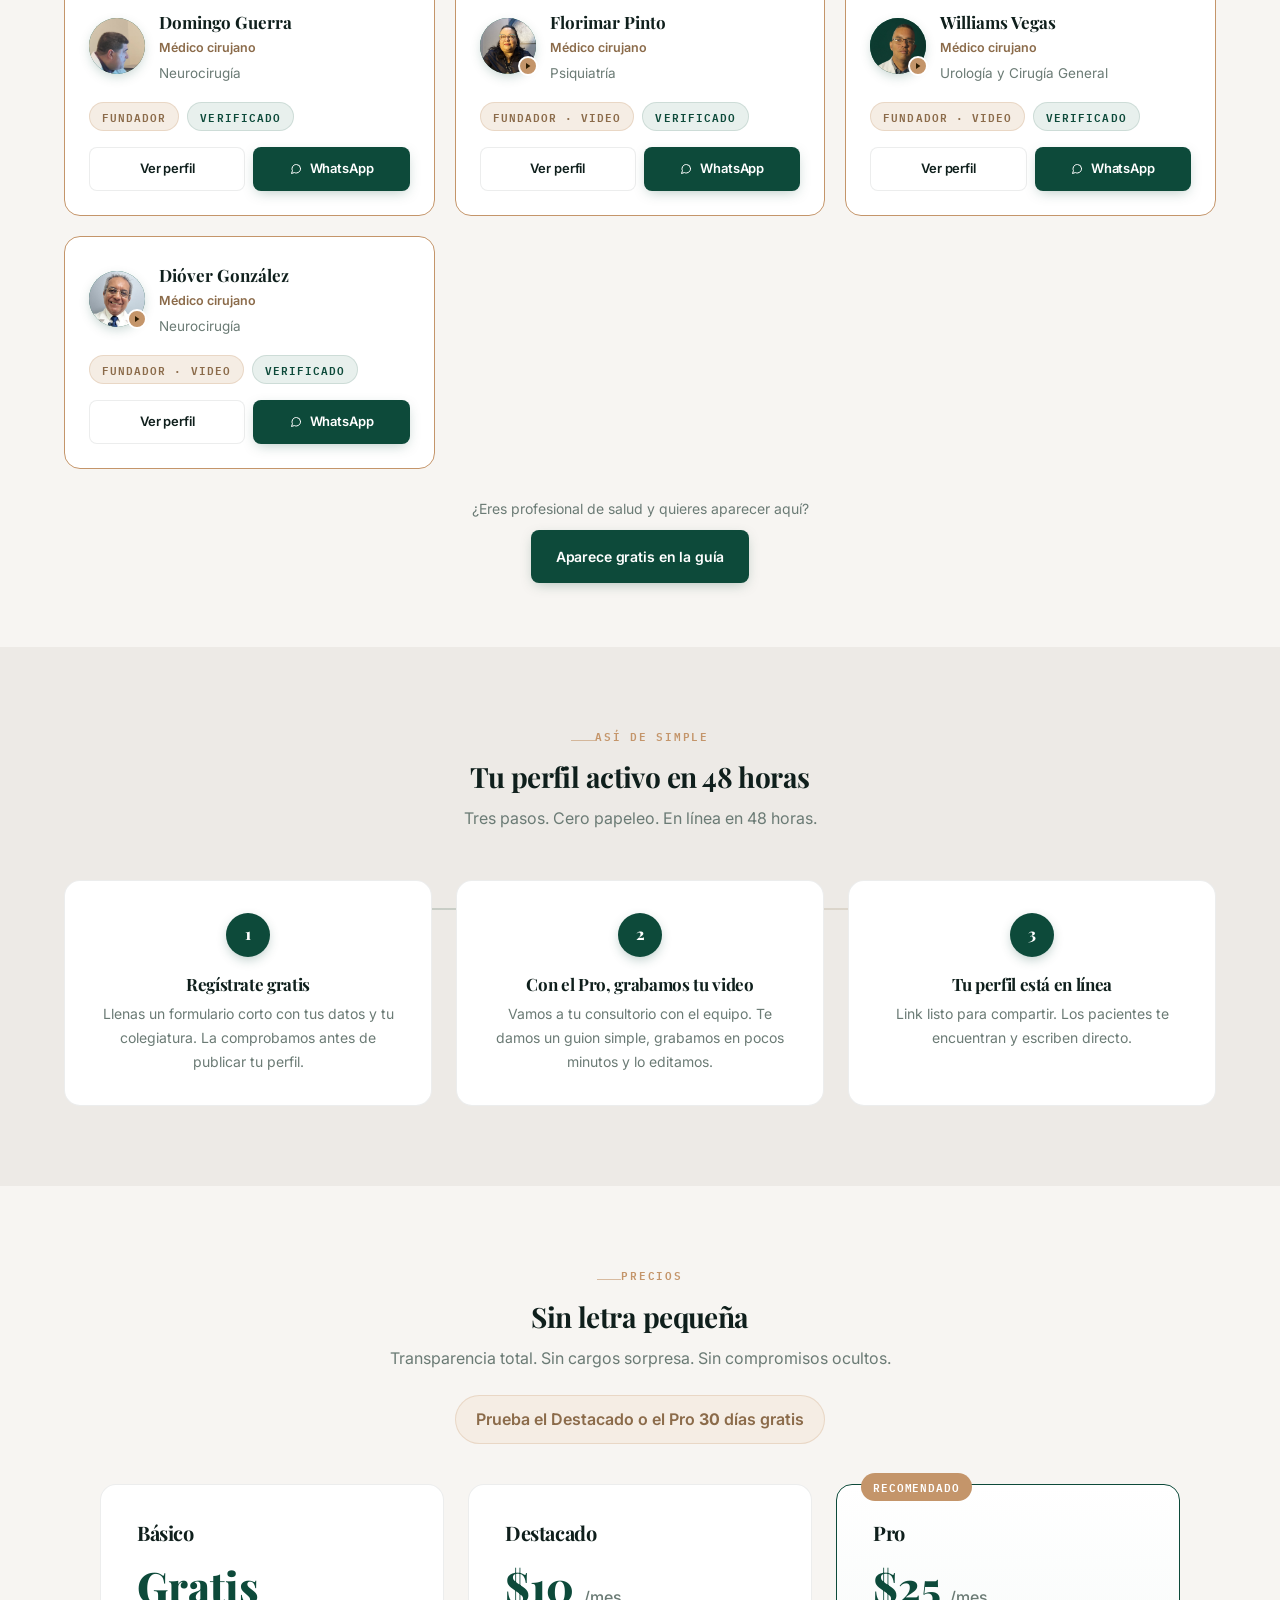
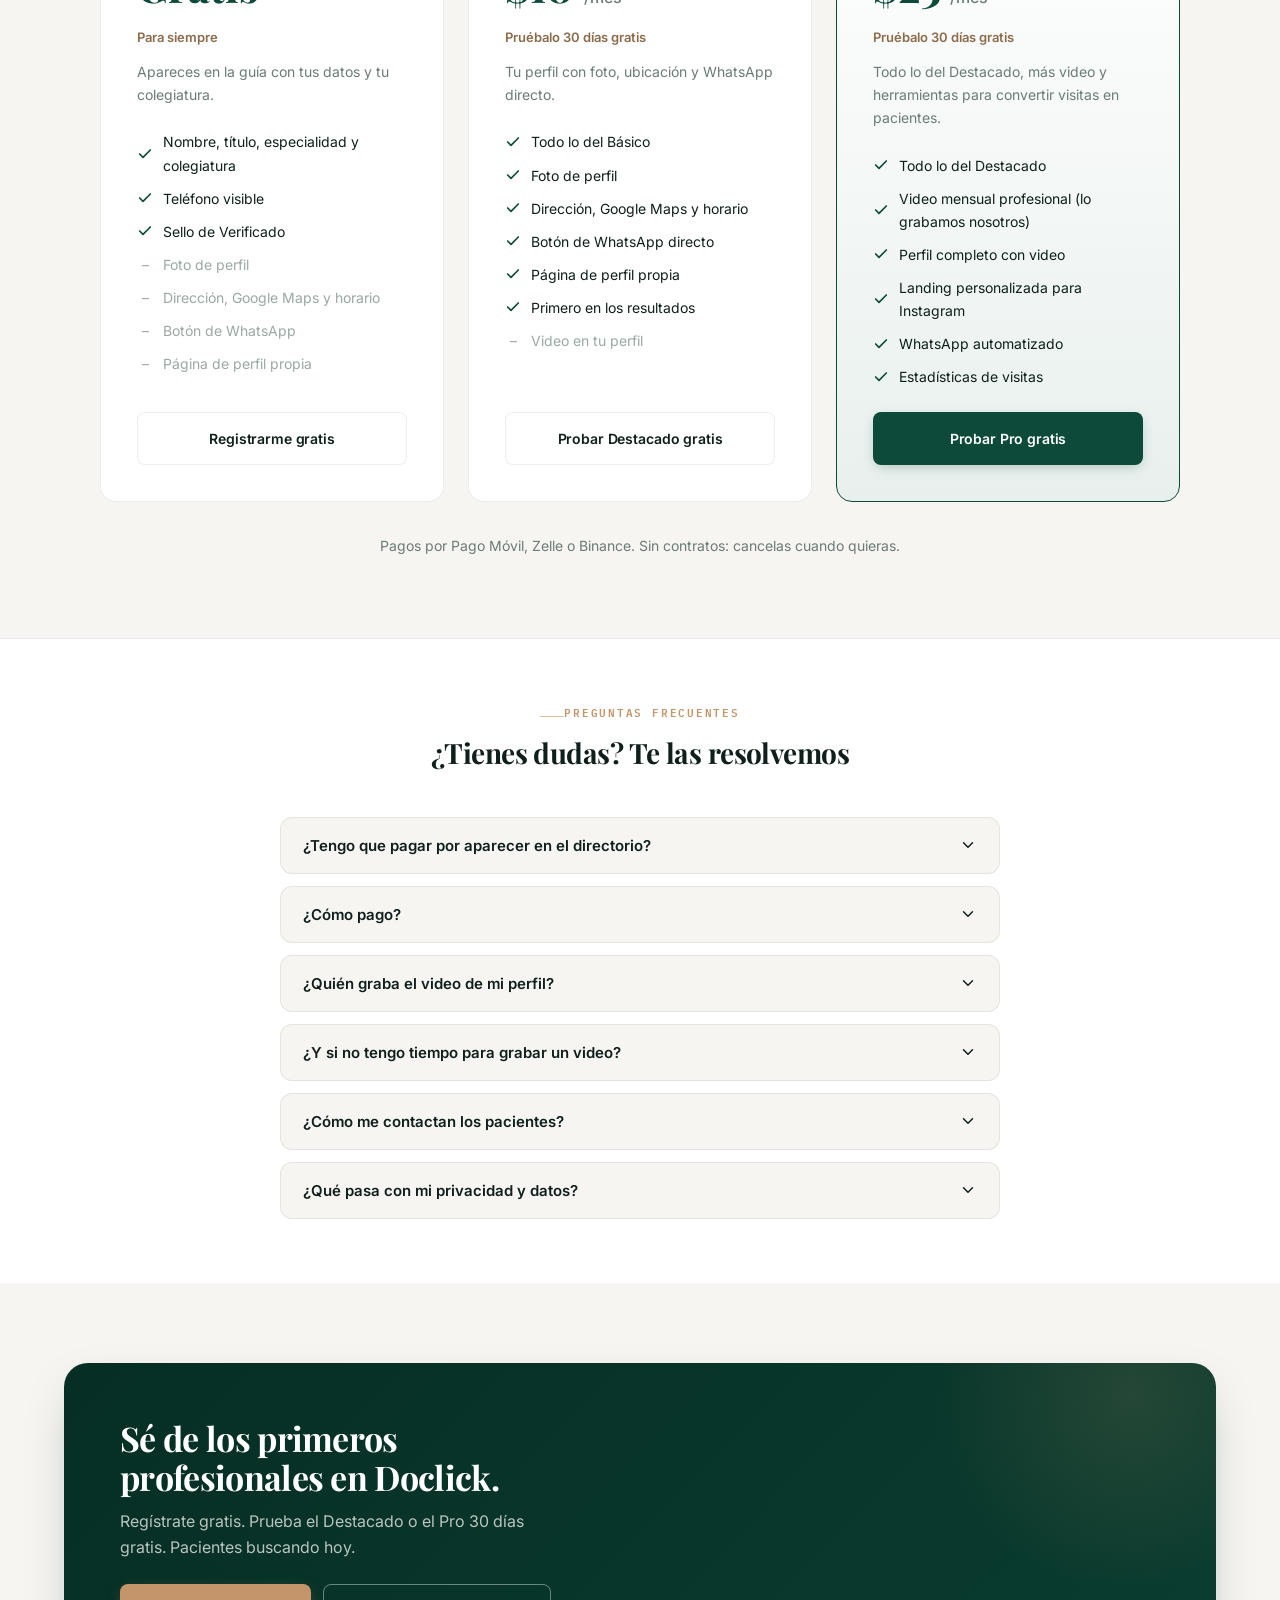
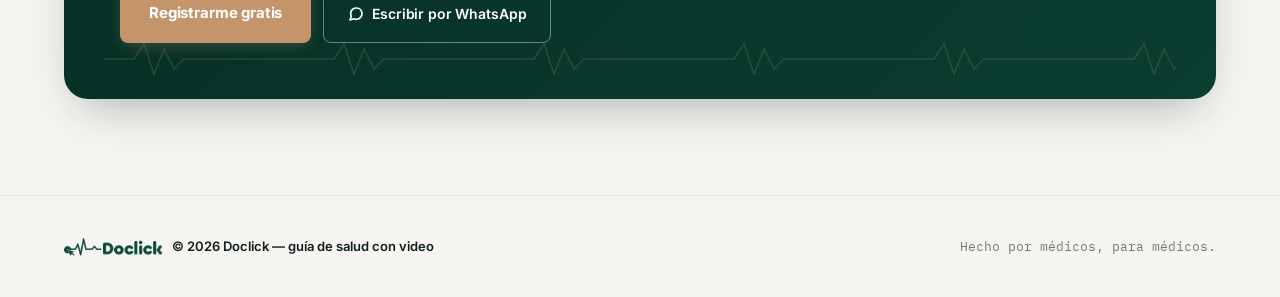
==== commit b3782339: "New hero with original photos; plans, categories and registration page - Hero: replace Dr. Domingo's" ====
--- a/index.html
+++ b/index.html
@@ -11,16 +11,16 @@
   gtag('js', new Date());
   gtag('config', 'G-QHY2PM07NM');
 </script>
-<title>Doclick — Guía médica con video</title>
-<meta name="description" content="La guía médica donde los pacientes te ven antes de escribirte. Perfil con video mensual, WhatsApp directo. Desde $5/mes.">
+<title>Doclick — Guía de salud con video · Maturín</title>
+<meta name="description" content="La guía de salud de Maturín: médicos, fisioterapia y enfermería a domicilio. Perfiles verificados con video y WhatsApp directo. Regístrate gratis.">
 
 <!-- Favicon -->
 <link rel="icon" type="image/png" href="images/favicon.png">
 <link rel="apple-touch-icon" href="images/apple-touch-icon.png">
 
 <!-- Open Graph -->
-<meta property="og:title" content="Doclick — Guía médica con video">
-<meta property="og:description" content="La guía donde los pacientes te ven antes de escribirte. Perfil con video mensual, WhatsApp directo.">
+<meta property="og:title" content="Doclick — Guía de salud con video">
+<meta property="og:description" content="La guía de salud de Maturín donde los pacientes te ven antes de escribirte. Médicos, fisioterapia y enfermería a domicilio.">
 <meta property="og:type" content="website">
 <meta property="og:url" content="https://doclick.net">
 <meta property="og:image" content="https://doclick.net/images/og-image.png">
@@ -29,8 +29,8 @@
 
 <!-- Twitter Card -->
 <meta name="twitter:card" content="summary_large_image">
-<meta name="twitter:title" content="Doclick — Guía médica con video">
-<meta name="twitter:description" content="La guía donde los pacientes te ven antes de escribirte.">
+<meta name="twitter:title" content="Doclick — Guía de salud con video">
+<meta name="twitter:description" content="La guía de salud de Maturín donde los pacientes te ven antes de escribirte.">
 <meta name="twitter:image" content="https://doclick.net/images/og-image.png">
 
 <!-- Schema.org -->
@@ -38,8 +38,8 @@
 {
   "@context": "https://schema.org",
   "@type": "MedicalWebPage",
-  "name": "Doclick — Guía médica con video",
-  "description": "Directorio médico digital. Perfiles con video mensual y contacto directo por WhatsApp.",
+  "name": "Doclick — Guía de salud con video",
+  "description": "Guía de salud de Maturín: médicos, fisioterapia y enfermería a domicilio. Perfiles con video y contacto directo por WhatsApp.",
   "url": "https://doclick.net"
 }
 </script>
@@ -60,36 +60,41 @@
       <img src="images/logo-doclick.png" alt="Doclick" class="logo-img" width="150" height="28">
     </a>
     <div class="nav-actions">
-      <a href="#directorio" class="btn btn-ghost" style="font-size:13px;padding:10px 16px;">Buscar médico</a>
-      <a class="btn btn-primary" id="nav-cta" href="#" target="_blank" rel="noopener" aria-label="Soy médico, quiero mi perfil">Soy médico, quiero mi perfil</a>
+      <a href="#directorio" class="btn btn-ghost" style="font-size:13px;padding:10px 16px;">Buscar profesional</a>
+      <a class="btn btn-primary" id="nav-cta" href="registro.html">Soy profesional de salud</a>
     </div>
   </div>
 </header>
 
 <main>
   <section class="hero hero--video" aria-label="Bienvenida">
-    <video class="hero-bg-video" autoplay muted loop playsinline poster="images/hero-poster.jpg" aria-hidden="true">
-      <source src="videos/hero-domingo.mp4" type="video/mp4">
-    </video>
+    <div class="hero-reel" aria-hidden="true">
+      <div class="hero-slide is-on" style="background-image:url(images/portada/consulta.jpg);background-position:65% 40%" data-title="Especialistas de tu ciudad" data-sub="Médicos y profesionales de salud en Maturín"></div>
+      <div class="hero-slide" style="background-image:url(images/portada/grabando.jpg);background-position:70% 50%" data-title="Conócelo en video" data-sub="Antes de tu primera cita"></div>
+      <div class="hero-slide" style="background-image:url(images/portada/receta.jpg);background-position:60% 50%" data-title="Profesionales verificados" data-sub="Credenciales revisadas por Doclick"></div>
+      <div class="hero-slide" style="background-image:url(images/portada/whatsapp.jpg);background-position:55% 55%" data-title="Directo por WhatsApp" data-sub="Sin intermediarios, sin call center"></div>
+    </div>
     <div class="hero-overlay" aria-hidden="true"></div>
-    <div class="wrap">
-      <span class="eyebrow">Guía médica en video · Maturín</span>
+    <div class="hero-bars" aria-hidden="true"><i></i><i></i><i></i><i></i></div>
+    <div class="hero-tag" aria-hidden="true"><span class="hero-tag-dot"></span><span><b id="hero-tag-title">Especialistas de tu ciudad</b><small id="hero-tag-sub">Médicos y profesionales de salud en Maturín</small></span></div>
+    <div class="wrap">
+      <span class="eyebrow">Guía de salud en video · Maturín</span>
       <h1>Tu práctica médica, <em>en video.</em></h1>
-      <p class="hero-sub">La guía donde los pacientes te ven antes de escribirte. Un video mensual. Un perfil que trabaja mientras tú atiendes.</p>
+      <p class="hero-sub">La guía de salud de Maturín donde los pacientes te ven antes de escribirte. Un video mensual. Un perfil que trabaja mientras tú atiendes.</p>
       <div class="hero-ctas">
-        <a href="#directorio" class="btn btn-primary" style="padding:16px 28px;font-size:15px;" aria-label="Buscar médico en el directorio">
+        <a href="#directorio" class="btn btn-primary" style="padding:16px 28px;font-size:15px;" aria-label="Buscar profesional en el directorio">
           <svg width="18" height="18" viewBox="0 0 24 24" fill="none" stroke="currentColor" stroke-width="2.5" stroke-linecap="round" stroke-linejoin="round" aria-hidden="true"><circle cx="11" cy="11" r="8"/><path d="M21 21l-4.35-4.35"/></svg>
-          Buscar médico
+          Buscar profesional
         </a>
-        <a class="btn btn-copper" id="hero-cta" href="#" target="_blank" rel="noopener" style="padding:16px 28px;font-size:15px;" aria-label="Quiero aparecer en la guía">
+        <a class="btn btn-copper" id="hero-cta" href="registro.html" style="padding:16px 28px;font-size:15px;">
           <svg width="18" height="18" viewBox="0 0 24 24" fill="none" stroke="currentColor" stroke-width="2.5" stroke-linecap="round" stroke-linejoin="round" aria-hidden="true"><path d="M12 5v14M5 12h14"/></svg>
-          Soy médico, quiero aparecer
+          Soy profesional de salud
         </a>
       </div>
       <div class="social-bar" role="region" aria-label="Estadísticas de Doclick">
-        <div class="social-item"><div class="social-number is-loading" id="counter-docs">Cargando…</div><div class="social-label">Médicos en la guía</div></div>
+        <div class="social-item"><div class="social-number is-loading" id="counter-docs">Cargando…</div><div class="social-label">Profesionales en la guía</div></div>
         <div class="social-item"><div class="social-number is-loading" id="counter-specs">Cargando…</div><div class="social-label">Especialidades</div></div>
-        <div class="social-item"><div class="social-number is-loading" id="counter-video" style="color:var(--copper);">Cargando…</div><div class="social-label">Médicos con video</div></div>
+        <div class="social-item"><div class="social-number is-loading" id="counter-video" style="color:var(--copper);">Cargando…</div><div class="social-label">Con video</div></div>
       </div>
     </div>
   </section>
@@ -123,27 +128,31 @@
 
   <section class="directory-section" id="directorio" aria-labelledby="dir-heading">
     <div class="wrap">
+      <div class="dir-tabs" id="dir-tabs" role="tablist" aria-label="Categorías"></div>
       <div class="dir-header">
-        <div><span class="eyebrow">Directorio</span><h2 id="dir-heading">Médicos verificados</h2></div>
+        <div><span class="eyebrow">Directorio</span><h2 id="dir-heading">Médicos verificados</h2><p class="dir-count" id="dir-count"></p></div>
         <div class="dir-search" role="search">
-          <input type="text" id="search-input" placeholder="Buscar por nombre o especialidad..." aria-label="Buscar médico por nombre o especialidad">
-          <select id="specialty-filter" aria-label="Filtrar por especialidad médica"><option value="">Todas las especialidades</option></select>
-          <label class="video-filter" aria-label="Mostrar solo médicos con video"><input type="checkbox" id="video-filter" aria-checked="false">Solo con video</label>
-        </div>
-      </div>
-      <div class="directory-loading" id="directory-loading" role="status" aria-live="polite"><p>Buscando médicos…</p></div>
-      <div class="doc-grid" id="doc-grid" role="list" aria-label="Listado de médicos"></div>
+          <input type="text" id="search-input" placeholder="Buscar por nombre o especialidad..." aria-label="Buscar por nombre o especialidad">
+          <select id="specialty-filter" aria-label="Filtrar por especialidad"><option value="">Todas las especialidades</option></select>
+          <select id="zona-filter" aria-label="Filtrar por zona" hidden><option value="">Todas las zonas</option></select>
+          <label class="video-filter" id="domicilio-wrap" hidden><input type="checkbox" id="domicilio-filter">Atiende a domicilio</label>
+          <label class="video-filter" id="video-wrap"><input type="checkbox" id="video-filter">Solo con video</label>
+        </div>
+      </div>
+      <div class="directory-loading" id="directory-loading" role="status" aria-live="polite"><p>Buscando profesionales…</p></div>
+      <p id="search-notice" role="status" aria-live="polite" style="display:none;margin:0 0 16px;padding:12px 16px;background:var(--surface-2);border-radius:12px;color:var(--muted);font-size:.92rem;"></p>
+      <div class="doc-grid" id="doc-grid" role="list" aria-label="Listado de profesionales"></div>
       <div class="empty-state" id="empty-state" role="status" aria-live="polite">
         <div style="width:56px;height:56px;background:var(--surface-2);border-radius:50%;display:flex;align-items:center;justify-content:center;margin-bottom:6px;" aria-hidden="true">
           <svg width="22" height="22" viewBox="0 0 24 24" fill="none" stroke="var(--muted)" stroke-width="2" stroke-linecap="round" stroke-linejoin="round"><circle cx="11" cy="11" r="8"/><path d="M21 21l-4.35-4.35"/></svg>
         </div>
-        <h3>No encontramos médicos</h3>
+        <h3>No encontramos profesionales</h3>
         <p>Prueba con otros términos de búsqueda o ajusta los filtros aplicados.</p>
-        <button class="btn btn-ghost" onclick="resetFilters()">Ver todos los médicos</button>
+        <button class="btn btn-ghost" onclick="resetFilters()">Ver todos</button>
       </div>
       <div style="text-align:center;margin-top:28px;">
-        <p style="color:var(--muted);font-size:14px;margin-bottom:10px;">¿Eres médico y quieres aparecer aquí?</p>
-        <a class="btn btn-primary" id="dir-cta" href="#" target="_blank" rel="noopener" aria-label="Aparecer en la guía desde $5/mes">Aparece en la guía desde $5/mes</a>
+        <p style="color:var(--muted);font-size:14px;margin-bottom:10px;">¿Eres profesional de salud y quieres aparecer aquí?</p>
+        <a class="btn btn-primary" id="dir-cta" href="registro.html">Aparece gratis en la guía</a>
       </div>
     </div>
   </section>
@@ -154,8 +163,8 @@
       <h2 id="process-heading" style="text-align:center;">Tu perfil activo en 48 horas</h2>
       <p class="process-sub">Tres pasos. Cero papeleo. En línea en 48 horas.</p>
       <div class="process-grid">
-        <article class="process-card"><div class="process-step" aria-hidden="true">1</div><h3>Escríbenos por WhatsApp</h3><p>Nos dices tu nombre, especialidad y número. Te guiamos en todo el proceso.</p></article>
-        <article class="process-card"><div class="process-step" aria-hidden="true">2</div><h3>Grabamos tu video en tu consultorio</h3><p>Vamos nosotros con el equipo. Te damos un guion simple, grabamos en pocos minutos y lo editamos.</p></article>
+        <article class="process-card"><div class="process-step" aria-hidden="true">1</div><h3>Regístrate gratis</h3><p>Llenas un formulario corto con tus datos y tu colegiatura. La comprobamos antes de publicar tu perfil.</p></article>
+        <article class="process-card"><div class="process-step" aria-hidden="true">2</div><h3>Con el Pro, grabamos tu video</h3><p>Vamos a tu consultorio con el equipo. Te damos un guion simple, grabamos en pocos minutos y lo editamos.</p></article>
         <article class="process-card"><div class="process-step" aria-hidden="true">3</div><h3>Tu perfil está en línea</h3><p>Link listo para compartir. Los pacientes te encuentran y escriben directo.</p></article>
       </div>
     </div>
@@ -166,51 +175,8 @@
       <span class="eyebrow" style="display:block;text-align:center;">Precios</span>
       <h2 id="pricing-heading" style="text-align:center;">Sin letra pequeña</h2>
       <p class="pricing-sub">Transparencia total. Sin cargos sorpresa. Sin compromisos ocultos.</p>
-      <div class="pricing-grid">
-        <article class="price-card">
-          <h3>Perfil Doclick</h3>
-          <div class="price-amount">$10 <span>/mes</span></div>
-          <p class="price-launch">Precio de lanzamiento: $5 para los primeros 20</p>
-          <p class="price-desc">Aparece en la guía y en nuestro Instagram.</p>
-          <ul class="price-features">
-            <li><svg width="16" height="16" viewBox="0 0 24 24" fill="none" stroke="currentColor" stroke-width="2.5" stroke-linecap="round" stroke-linejoin="round" aria-hidden="true"><polyline points="20 6 9 17 4 12"/></svg>Perfil con foto y datos</li>
-            <li><svg width="16" height="16" viewBox="0 0 24 24" fill="none" stroke="currentColor" stroke-width="2.5" stroke-linecap="round" stroke-linejoin="round" aria-hidden="true"><polyline points="20 6 9 17 4 12"/></svg>WhatsApp directo</li>
-            <li><svg width="16" height="16" viewBox="0 0 24 24" fill="none" stroke="currentColor" stroke-width="2.5" stroke-linecap="round" stroke-linejoin="round" aria-hidden="true"><polyline points="20 6 9 17 4 12"/></svg>Apareces en búsquedas</li>
-            <li><svg width="16" height="16" viewBox="0 0 24 24" fill="none" stroke="currentColor" stroke-width="2.5" stroke-linecap="round" stroke-linejoin="round" aria-hidden="true"><polyline points="20 6 9 17 4 12"/></svg>Publicación en Instagram @doclick.vg</li>
-            <li class="is-excluded"><span class="dash" aria-hidden="true">–</span><span><span class="sr-only">No incluye: </span>Video mensual</span></li>
-            <li class="is-excluded"><span class="dash" aria-hidden="true">–</span><span><span class="sr-only">No incluye: </span>Landing personalizada</span></li>
-            <li class="is-excluded"><span class="dash" aria-hidden="true">–</span><span><span class="sr-only">No incluye: </span>WhatsApp automatizado</span></li>
-          </ul>
-          <a class="btn btn-ghost" id="price-cta-perfil" href="#" target="_blank" rel="noopener" style="width:100%;">Quiero aparecer</a>
-        </article>
-        <article class="price-card featured">
-          <div class="price-badge">Recomendado</div>
-          <h3>Doclick Pro</h3>
-          <div class="price-amount">$25 <span>/mes</span></div>
-          <p class="price-desc">Todo lo del perfil, más video y herramientas para convertir visitas en pacientes.</p>
-          <ul class="price-features">
-            <li><svg width="16" height="16" viewBox="0 0 24 24" fill="none" stroke="currentColor" stroke-width="2.5" stroke-linecap="round" stroke-linejoin="round" aria-hidden="true"><polyline points="20 6 9 17 4 12"/></svg>Todo lo de Perfil Doclick</li>
-            <li><svg width="16" height="16" viewBox="0 0 24 24" fill="none" stroke="currentColor" stroke-width="2.5" stroke-linecap="round" stroke-linejoin="round" aria-hidden="true"><polyline points="20 6 9 17 4 12"/></svg>Video mensual profesional</li>
-            <li><svg width="16" height="16" viewBox="0 0 24 24" fill="none" stroke="currentColor" stroke-width="2.5" stroke-linecap="round" stroke-linejoin="round" aria-hidden="true"><polyline points="20 6 9 17 4 12"/></svg>Landing page personalizada</li>
-            <li><svg width="16" height="16" viewBox="0 0 24 24" fill="none" stroke="currentColor" stroke-width="2.5" stroke-linecap="round" stroke-linejoin="round" aria-hidden="true"><polyline points="20 6 9 17 4 12"/></svg>WhatsApp automatizado</li>
-            <li><svg width="16" height="16" viewBox="0 0 24 24" fill="none" stroke="currentColor" stroke-width="2.5" stroke-linecap="round" stroke-linejoin="round" aria-hidden="true"><polyline points="20 6 9 17 4 12"/></svg>Destacado primero en la guía</li>
-            <li><svg width="16" height="16" viewBox="0 0 24 24" fill="none" stroke="currentColor" stroke-width="2.5" stroke-linecap="round" stroke-linejoin="round" aria-hidden="true"><polyline points="20 6 9 17 4 12"/></svg>Estadísticas de visitas</li>
-          </ul>
-          <a class="btn btn-primary" id="price-cta-pro" href="#" target="_blank" rel="noopener" style="width:100%;">Quiero Doclick Pro</a>
-        </article>
-        <article class="price-card price-card--founder">
-          <h3>2 meses gratis</h3>
-          <div class="price-amount">$0 <span>· 60 días</span></div>
-          <p class="price-launch" id="founder-spots">Para todos los médicos nuevos</p>
-          <p class="price-desc">Prueba Doclick Pro completo, sin costo, durante tus primeros 2 meses.</p>
-          <ul class="price-features">
-            <li><svg width="16" height="16" viewBox="0 0 24 24" fill="none" stroke="currentColor" stroke-width="2.5" stroke-linecap="round" stroke-linejoin="round" aria-hidden="true"><polyline points="20 6 9 17 4 12"/></svg>Todo lo de Doclick Pro</li>
-            <li><svg width="16" height="16" viewBox="0 0 24 24" fill="none" stroke="currentColor" stroke-width="2.5" stroke-linecap="round" stroke-linejoin="round" aria-hidden="true"><polyline points="20 6 9 17 4 12"/></svg>Los primeros 5 quedan como Médico Fundador</li>
-            <li><svg width="16" height="16" viewBox="0 0 24 24" fill="none" stroke="currentColor" stroke-width="2.5" stroke-linecap="round" stroke-linejoin="round" aria-hidden="true"><polyline points="20 6 9 17 4 12"/></svg>Luego $25/mes, o pasas a Perfil</li>
-          </ul>
-          <a class="btn btn-copper" id="price-cta-founder" href="#" target="_blank" rel="noopener" style="width:100%;">Quiero mis 2 meses gratis</a>
-        </article>
-      </div>
+      <p class="pricing-offer">Prueba el Destacado o el Pro <strong class="dias-prueba">30</strong> días gratis</p>
+      <div class="pricing-grid" id="pricing-grid"></div>
       <p class="pricing-note">Pagos por Pago Móvil, Zelle o Binance. Sin contratos: cancelas cuando quieras.</p>
     </div>
   </section>
@@ -221,8 +187,8 @@
       <h2 id="faq-heading" style="text-align:center;">¿Tienes dudas? Te las resolvemos</h2>
       <div class="faq-list">
         <div class="faq-item">
-          <button class="faq-question" onclick="toggleFaq(this)" aria-expanded="false">¿Tengo que pagar algo por aparecer en el directorio?<svg width="18" height="18" viewBox="0 0 24 24" fill="none" stroke="currentColor" stroke-width="2" stroke-linecap="round" stroke-linejoin="round" aria-hidden="true"><polyline points="6 9 12 15 18 9"/></svg></button>
-          <div class="faq-answer">Aparecer en la guía cuesta $10/mes ($5 para los primeros 20 médicos). Sin contratos, cancelas cuando quieras. Todos los médicos nuevos empiezan con 2 meses gratis de Doclick Pro.</div>
+          <button class="faq-question" onclick="toggleFaq(this)" aria-expanded="false">¿Tengo que pagar por aparecer en el directorio?<svg width="18" height="18" viewBox="0 0 24 24" fill="none" stroke="currentColor" stroke-width="2" stroke-linecap="round" stroke-linejoin="round" aria-hidden="true"><polyline points="6 9 12 15 18 9"/></svg></button>
+          <div class="faq-answer">No. El plan Básico es gratis: apareces con tu nombre, título, especialidad, colegiatura y teléfono. El Destacado ($10/mes) suma foto, ubicación y WhatsApp; el Pro ($25/mes) suma video. Puedes probar el Destacado o el Pro 30 días gratis. Sin contratos, cancelas cuando quieras.</div>
         </div>
         <div class="faq-item">
           <button class="faq-question" onclick="toggleFaq(this)" aria-expanded="false">¿Cómo pago?<svg width="18" height="18" viewBox="0 0 24 24" fill="none" stroke="currentColor" stroke-width="2" stroke-linecap="round" stroke-linejoin="round" aria-hidden="true"><polyline points="6 9 12 15 18 9"/></svg></button>
@@ -234,11 +200,11 @@
         </div>
         <div class="faq-item">
           <button class="faq-question" onclick="toggleFaq(this)" aria-expanded="false">¿Y si no tengo tiempo para grabar un video?<svg width="18" height="18" viewBox="0 0 24 24" fill="none" stroke="currentColor" stroke-width="2" stroke-linecap="round" stroke-linejoin="round" aria-hidden="true"><polyline points="6 9 12 15 18 9"/></svg></button>
-          <div class="faq-answer">Tu perfil funciona perfectamente sin video. Puedes empezar solo con foto, nombre, especialidad y WhatsApp. Puedes empezar con Perfil y pasar a Doclick Pro cuando quieras; ahí vamos a tu consultorio y grabamos tu video en pocos minutos, sin que tengas que preparar nada.</div>
+          <div class="faq-answer">Tu perfil funciona perfectamente sin video. Puedes empezar con el Básico o el Destacado y pasar al Pro cuando quieras; ahí vamos a tu consultorio y grabamos tu video en pocos minutos, sin que tengas que preparar nada.</div>
         </div>
         <div class="faq-item">
           <button class="faq-question" onclick="toggleFaq(this)" aria-expanded="false">¿Cómo me contactan los pacientes?<svg width="18" height="18" viewBox="0 0 24 24" fill="none" stroke="currentColor" stroke-width="2" stroke-linecap="round" stroke-linejoin="round" aria-hidden="true"><polyline points="6 9 12 15 18 9"/></svg></button>
-          <div class="faq-answer">Directo a tu WhatsApp. El paciente ve tu perfil, lee tu especialidad, ve tu video si lo tienes, y te escribe por WhatsApp con un solo toque. Tú controlas tu agenda, precios y disponibilidad.</div>
+          <div class="faq-answer">Con el Destacado y el Pro, directo a tu WhatsApp: el paciente ve tu perfil, lee tu especialidad, ve tu video si lo tienes y te escribe con un solo toque. En el Básico ven tu teléfono. Tú controlas tu agenda, precios y disponibilidad.</div>
         </div>
         <div class="faq-item">
           <button class="faq-question" onclick="toggleFaq(this)" aria-expanded="false">¿Qué pasa con mi privacidad y datos?<svg width="18" height="18" viewBox="0 0 24 24" fill="none" stroke="currentColor" stroke-width="2" stroke-linecap="round" stroke-linejoin="round" aria-hidden="true"><polyline points="6 9 12 15 18 9"/></svg></button>
@@ -248,14 +214,15 @@
     </div>
   </section>
 
-  <section class="cta-final" aria-label="Llamado a la acción para médicos">
+  <section class="cta-final" aria-label="Llamado a la acción para profesionales de salud">
     <div class="wrap">
       <div class="cta-banner">
         <div>
-          <h2>Sé de los primeros médicos en Doclick.</h2>
-          <p>Desde $5/mes. Video opcional. Pacientes buscando hoy. Empieza con 2 meses gratis de Doclick Pro.</p>
+          <h2>Sé de los primeros profesionales en Doclick.</h2>
+          <p>Regístrate gratis. Prueba el Destacado o el Pro 30 días gratis. Pacientes buscando hoy.</p>
           <div style="display:flex;gap:12px;flex-wrap:wrap;">
-            <a class="btn btn-copper" id="final-cta-wa" href="#" target="_blank" rel="noopener" aria-label="Contactar por WhatsApp para unirme como médico">
+            <a class="btn btn-copper" href="registro.html">Registrarme gratis</a>
+            <a class="btn btn-outline-copper" id="final-cta-wa" href="#" target="_blank" rel="noopener" style="color:#fff;border-color:rgba(255,255,255,0.4);" aria-label="Escribir a Doclick por WhatsApp">
               <svg width="16" height="16" viewBox="0 0 24 24" fill="none" stroke="currentColor" stroke-width="2.5" stroke-linecap="round" stroke-linejoin="round" aria-hidden="true"><path d="M21 11.5a8.38 8.38 0 0 1-.9 3.8 8.5 8.5 0 0 1-7.6 4.7 8.38 8.38 0 0 1-3.8-.9L3 21l1.9-5.7a8.38 8.38 0 0 1-.9-3.8 8.5 8.5 0 0 1 4.7-7.6 8.38 8.38 0 0 1 3.8-.9h.5a8.48 8.48 0 0 1 8 8v.5z"/></svg>
               Escribir por WhatsApp
             </a>
@@ -275,7 +242,7 @@
 
 <footer>
   <div class="wrap">
-    <div class="footer-brand"><img src="images/logo-doclick.png" alt="Doclick" class="footer-logo" width="96" height="18">© 2026 Doclick — guía médica con video</div>
+    <div class="footer-brand"><img src="images/logo-doclick.png" alt="Doclick" class="footer-logo" width="96" height="18">© 2026 Doclick — guía de salud con video</div>
     <div class="mono">Hecho por médicos, para médicos.</div>
   </div>
 </footer>
@@ -283,42 +250,128 @@
 <script src="data.js"></script>
 <script>
 window.addEventListener('scroll',()=>{document.getElementById('navbar').classList.toggle('scrolled',window.scrollY>10);});
-function trackWhatsapp(doctorId,plan){gtag('event','click_whatsapp',plan?{doctor_id:doctorId,plan:plan}:{doctor_id:doctorId});}
+function trackWhatsapp(doctorId,plan,fundador){const p={doctor_id:doctorId};if(plan)p.plan=plan;if(fundador)p.fundador=true;gtag('event','click_whatsapp',p);}
 const joinLink=buildWaLink(DOCLICK.contactWhatsapp,DOCLICK.contactMessage);
-['nav-cta','hero-cta','dir-cta','final-cta-wa'].forEach(id=>{const el=document.getElementById(id);if(el){el.href=joinLink;el.addEventListener('click',()=>trackWhatsapp('recruitment'));}});
-const planMessages={
-  'price-cta-perfil':'Hola, soy médico y quiero aparecer en la guía con el Perfil Doclick. ¿Cómo empiezo?',
-  'price-cta-pro':'Hola, soy médico y me interesa Doclick Pro (video mensual y landing). ¿Cómo empiezo?',
-  'price-cta-founder':'Hola, soy médico y quiero mis 2 meses gratis de Doclick Pro.'
-};
-Object.entries(planMessages).forEach(([id,msg])=>{const el=document.getElementById(id);el.href=buildWaLink(DOCLICK.contactWhatsapp,msg);el.addEventListener('click',()=>trackWhatsapp('recruitment'));});
-const founderLeft=Math.max(0,DOCLICK.foundingSpotsTotal-DOCLICK.foundingSpotsTaken);
-document.getElementById('founder-spots').textContent=founderLeft?`Para todos los médicos nuevos · ${founderLeft===1?'queda 1 cupo':`quedan ${founderLeft} cupos`} de Fundador`:'Para todos los médicos nuevos';
+['final-cta-wa'].forEach(id=>{const el=document.getElementById(id);if(el){el.href=joinLink;el.addEventListener('click',()=>trackWhatsapp('recruitment'));}});
+document.getElementById('pricing-grid').innerHTML=planCardsHtml(pl=>`<a class="btn ${pl.recomendado?'btn-primary':'btn-ghost'}" href="registro.html" style="width:100%;">${pl.id==='basico'?'Registrarme gratis':`Probar ${pl.nombre} gratis`}</a>`);
+document.querySelectorAll('.dias-prueba').forEach(el=>el.textContent=CONFIG.DIAS_PRUEBA);
 
 function animateCounter(el,target,duration=1500){let start=0;const step=20;const increment=target/(duration/step);const timer=setInterval(()=>{start+=increment;if(start>=target){el.textContent=target;clearInterval(timer);}else el.textContent=Math.floor(start);},step);}
-setTimeout(()=>{['counter-docs','counter-specs','counter-video'].forEach(id=>document.getElementById(id).classList.remove('is-loading'));animateCounter(document.getElementById('counter-docs'),DOCTORS.length);animateCounter(document.getElementById('counter-specs'),[...new Set(DOCTORS.map(d=>d.specialty))].length);animateCounter(document.getElementById('counter-video'),DOCTORS.filter(hasFeaturedPlan).length);},400);
+const allSpecs=[...new Set(DOCTORS.map(d=>d.specialty))];
+const conVideo=d=>planEfectivo(d)==='pro'&&d.hasVideo;
+setTimeout(()=>{['counter-docs','counter-specs','counter-video'].forEach(id=>document.getElementById(id).classList.remove('is-loading'));animateCounter(document.getElementById('counter-docs'),DOCTORS.length);animateCounter(document.getElementById('counter-specs'),allSpecs.length);animateCounter(document.getElementById('counter-video'),DOCTORS.filter(conVideo).length);},400);
+document.getElementById('dir-count').textContent=`${DOCTORS.length} ${DOCTORS.length===1?'profesional':'profesionales'} · ${allSpecs.length} ${allSpecs.length===1?'especialidad':'especialidades'}`;
+
+// Pestañas por categoría: solo las que tienen perfiles
+const urlParams=new URLSearchParams(location.search);
+const tabsEl=document.getElementById('dir-tabs');
+const tiposActivos=TIPOS.filter(t=>DOCTORS.some(d=>getTipo(d)===t.id));
+let tipoActivo=(tiposActivos.find(t=>t.id===urlParams.get('tipo'))||tiposActivos[0]||TIPOS[0]).id;
+tabsEl.innerHTML=tiposActivos.map(t=>`<button type="button" class="dir-tab" role="tab" data-tipo="${t.id}">${t.label}</button>`).join('');
+tabsEl.style.display=tiposActivos.length>1?'':'none';
+tabsEl.querySelectorAll('.dir-tab').forEach(b=>b.addEventListener('click',()=>{tipoActivo=b.dataset.tipo;resetFilters();}));
 
 const specSel=document.getElementById('specialty-filter');
-[...new Set(DOCTORS.map(d=>d.specialty))].sort().forEach(s=>{const o=document.createElement('option');o.value=s;o.textContent=s;specSel.appendChild(o);});
+const zonaSel=document.getElementById('zona-filter');
+const domicilioWrap=document.getElementById('domicilio-wrap');
+const fillSelect=(sel,values,allLabel)=>{sel.innerHTML=`<option value="">${allLabel}</option>`;values.forEach(v=>{const o=document.createElement('option');o.value=v;o.textContent=v;sel.appendChild(o);});};
+const porTipo=()=>DOCTORS.filter(d=>getTipo(d)===tipoActivo);
+function setupTab(){
+  const tipo=TIPOS.find(t=>t.id===tipoActivo);
+  tabsEl.querySelectorAll('.dir-tab').forEach(b=>{const on=b.dataset.tipo===tipoActivo;b.classList.toggle('active',on);b.setAttribute('aria-selected',String(on));});
+  document.getElementById('dir-heading').textContent=tipo.titulo;
+  const lista=porTipo();
+  fillSelect(specSel,[...new Set(lista.map(d=>d.specialty))].sort((a,b)=>a.localeCompare(b,'es')),'Todas las especialidades');
+  // Domicilio y zona solo en Fisioterapia y Enfermería
+  const esCasa=tipoActivo!=='medico';
+  const zonas=[...new Set(lista.map(d=>d.zona).filter(Boolean))].sort((a,b)=>a.localeCompare(b,'es'));
+  fillSelect(zonaSel,zonas,'Todas las zonas');
+  zonaSel.hidden=!esCasa||!zonas.length;
+  domicilioWrap.hidden=!esCasa;
+  document.getElementById('video-wrap').hidden=!lista.some(conVideo);
+}
 
 const grid=document.getElementById('doc-grid');
 const emptyState=document.getElementById('empty-state');
 const playIcon=`<svg width="8" height="8" viewBox="0 0 18 18" fill="none"><path d="M4.5 2.5L14.5 9L4.5 15.5V2.5Z" fill="#2B1B02"/></svg>`;
-
-const planLabels={fundador:'<span class="tag tag-copper">Fundador · Video</span>',pro:'<span class="tag tag-copper">Pro · Video</span>',perfil:'<span class="tag tag-forest">Verificado</span>'};
-function cardHtml(d){const featured=hasFeaturedPlan(d);return `<div class="doc-top"><div class="avatar-wrap"><div class="avatar">${d.photoUrl?`<img src="${d.photoUrl}" alt="${d.name}">`:d.initials}</div>${featured&&d.hasVideo?`<div class="video-badge">${playIcon}</div>`:''}</div><div><div class="doc-name">${d.name}</div><div class="doc-specialty">${d.specialty}</div></div></div><div class="doc-meta">${planLabels[d.plan]||''}</div><div class="doc-actions"><span class="btn btn-ghost">Ver perfil</span><a class="btn btn-primary" href="${buildWaLink(d.whatsappNumber,'Hola, vi tu perfil en Doclick y quiero agendar una cita.')}" target="_blank" rel="noopener" onclick="event.stopPropagation();trackWhatsapp(${d.id},'${d.plan}')" aria-label="Agendar cita por WhatsApp con ${d.name}"><svg width="12" height="12" viewBox="0 0 24 24" fill="none" stroke="currentColor" stroke-width="2" stroke-linecap="round" stroke-linejoin="round" aria-hidden="true"><path d="M21 11.5a8.38 8.38 0 0 1-.9 3.8 8.5 8.5 0 0 1-7.6 4.7 8.38 8.38 0 0 1-3.8-.9L3 21l1.9-5.7a8.38 8.38 0 0 1-.9-3.8 8.5 8.5 0 0 1 4.7-7.6 8.38 8.38 0 0 1 3.8-.9h.5a8.48 8.48 0 0 1 8 8v.5z"/></svg>WhatsApp</a></div>`;}
-function render(list){grid.innerHTML='';if(!list.length){grid.style.display='none';emptyState.style.display='flex';return;}grid.style.display='grid';emptyState.style.display='none';const featured=list.filter(hasFeaturedPlan);const basic=list.filter(d=>!hasFeaturedPlan(d));let n=0;const addCard=d=>{const card=document.createElement('a');card.className=`doc-card ${hasFeaturedPlan(d)?'doc-card--featured':'doc-card--perfil'}`;card.href=`perfil.html?id=${d.id}`;card.setAttribute('role','listitem');card.style.animationDelay=`${(n++)*0.08}s`;card.setAttribute('aria-label',`Perfil de ${d.name}, ${d.specialty}`);card.innerHTML=cardHtml(d);grid.appendChild(card);};featured.forEach(addCard);if(basic.length){const divider=document.createElement('div');divider.className='dir-divider';divider.setAttribute('role','separator');divider.textContent='Más médicos en la guía';grid.appendChild(divider);}basic.forEach(addCard);}
-
-function applyFilters(){const q=document.getElementById('search-input').value.trim().toLowerCase();const spec=specSel.value;const videoOnly=document.getElementById('video-filter').checked;render(DOCTORS.filter(d=>{const mq=!q||d.name.toLowerCase().includes(q)||d.specialty.toLowerCase().includes(q);const ms=!spec||d.specialty===spec;const mv=!videoOnly||d.hasVideo;return mq&&ms&&mv;}));}
-function resetFilters(){document.getElementById('search-input').value='';specSel.value='';document.getElementById('video-filter').checked=false;applyFilters();}
+const waIcon=`<svg width="12" height="12" viewBox="0 0 24 24" fill="none" stroke="currentColor" stroke-width="2" stroke-linecap="round" stroke-linejoin="round" aria-hidden="true"><path d="M21 11.5a8.38 8.38 0 0 1-.9 3.8 8.5 8.5 0 0 1-7.6 4.7 8.38 8.38 0 0 1-3.8-.9L3 21l1.9-5.7a8.38 8.38 0 0 1-.9-3.8 8.5 8.5 0 0 1 4.7-7.6 8.38 8.38 0 0 1 3.8-.9h.5a8.48 8.48 0 0 1 8 8v.5z"/></svg>`;
+const phoneIcon=`<svg width="13" height="13" viewBox="0 0 24 24" fill="none" stroke="currentColor" stroke-width="2" stroke-linecap="round" stroke-linejoin="round" aria-hidden="true"><path d="M22 16.92v3a2 2 0 0 1-2.18 2 19.79 19.79 0 0 1-8.63-3.07 19.5 19.5 0 0 1-6-6 19.79 19.79 0 0 1-3.07-8.67A2 2 0 0 1 4.11 2h3a2 2 0 0 1 2 1.72 12.84 12.84 0 0 0 .7 2.81 2 2 0 0 1-.45 2.11L8.09 9.91a16 16 0 0 0 6 6l1.27-1.27a2 2 0 0 1 2.11-.45 12.84 12.84 0 0 0 2.81.7A2 2 0 0 1 22 16.92z"/></svg>`;
+
+function tagsHtml(d){
+  const video=conVideo(d);
+  const tags=[];
+  if(d.fundador)tags.push(`<span class="tag tag-copper">Fundador${video?' · Video':''}</span>`);
+  else if(video)tags.push(`<span class="tag tag-copper">Pro · Video</span>`);
+  if(d.verificado)tags.push(`<span class="tag tag-forest">Verificado</span>`);
+  if(d.domicilio)tags.push(`<span class="city-chip">A domicilio</span>`);
+  if(d.zona&&getTipo(d)!=='medico')tags.push(`<span class="city-chip">${d.zona}</span>`);
+  return tags.join('');
+}
+function cardHtml(d){
+  const plan=planEfectivo(d);const conPerfil=plan!=='basico';
+  const avatar=conPerfil&&d.photoUrl?`<img src="${d.photoUrl}" alt="${d.name}">`:d.initials;
+  const actions=conPerfil
+    ?`<div class="doc-actions"><span class="btn btn-ghost">Ver perfil</span><a class="btn btn-primary" href="${buildWaLink(d.whatsappNumber,'Hola, vi tu perfil en Doclick y quiero agendar una cita.')}" target="_blank" rel="noopener" onclick="event.stopPropagation();trackWhatsapp(${d.id},'${plan}',${!!d.fundador})" aria-label="Agendar cita por WhatsApp con ${d.name}">${waIcon}WhatsApp</a></div>`
+    :`<p class="doc-phone">${phoneIcon}${telefonoVisible(d)}</p>`;
+  return `<div class="doc-top"><div class="avatar-wrap"><div class="avatar">${avatar}</div>${conVideo(d)?`<div class="video-badge">${playIcon}</div>`:''}</div><div><div class="doc-name">${d.name}</div>${d.titulo?`<div class="doc-titulo">${d.titulo}</div>`:''}<div class="doc-specialty">${d.specialty}</div></div></div><div class="doc-meta">${tagsHtml(d)}</div>${actions}`;
+}
+function render(list){
+  grid.innerHTML='';
+  if(!list.length){grid.style.display='none';emptyState.style.display='flex';return;}
+  grid.style.display='grid';emptyState.style.display='none';
+  const ordered=ordenarPerfiles(list);
+  let n=0,dividerDone=false;
+  ordered.forEach(d=>{
+    const conPerfil=tienePerfil(d);
+    if(!conPerfil&&!dividerDone&&n){const divider=document.createElement('div');divider.className='dir-divider';divider.setAttribute('role','separator');divider.textContent='Más profesionales en la guía';grid.appendChild(divider);}
+    if(!conPerfil)dividerDone=true;
+    // Básico: tarjeta no clicable (sin página de perfil)
+    const card=document.createElement(conPerfil?'a':'div');
+    card.className=`doc-card ${conPerfil?'doc-card--featured':'doc-card--perfil doc-card--basico'}`;
+    if(conPerfil){card.href=`perfil.html?id=${d.id}`;card.setAttribute('aria-label',`Perfil de ${nombreVisible(d)}, ${d.specialty}`);}
+    card.setAttribute('role','listitem');
+    card.style.animationDelay=`${(n++)*0.08}s`;
+    card.innerHTML=cardHtml(d);
+    grid.appendChild(card);
+  });
+}
+
+// Buscador tolerante: ignora acentos/mayúsculas y entiende que "urólogo", "uróloga" y "urología" son lo mismo.
+const STOPWORDS=new Set(['dr','dra','doctor','doctora','lic','licenciado','licenciada','de','del','la','el','en','y','con','para','medico','medica','especialista']);
+const normText=s=>s.toLowerCase().normalize('NFD').replace(/[̀-ͯ]/g,'').replace(/[^a-z0-9ñ ]/g,' ');
+function stem(w){return w.replace(/olog(o|a|os|as|ia|ias|ico|ica)$/,'olog').replace(/iatr(a|as|ia|ias|ico|ica)$/,'iatr').replace(/ciruj(ano|ana|anos|anas)$/,'cirug').replace(/cirugi(a|as)$/,'cirug').replace(/terap(euta|eutas|ia|ias)$/,'terap').replace(/(ista|istas)$/,'').replace(/s$/,'');}
+const tokens=s=>normText(s).split(/\s+/).filter(Boolean);
+const queryStems=q=>tokens(q).filter(t=>!STOPWORDS.has(t)).map(stem);
+const docStems=d=>tokens(`${d.name} ${d.specialty} ${d.titulo||''}`).filter(t=>!STOPWORDS.has(t)).map(stem);
+const matchesQuery=(d,qs)=>{const ds=docStems(d);return qs.every(t=>ds.some(w=>w.startsWith(t)||(t.length>=4&&w.includes(t))));};
+// Raíz de la especialidad ("neurolog" → "neuro") para sugerir áreas relacionadas cuando no hay coincidencia exacta.
+const rootOf=t=>t.replace(/(olog|iatr|cirug|terap)$/,'');
+const searchNotice=document.getElementById('search-notice');
+function applyFilters(){
+  const q=document.getElementById('search-input').value.trim();const qs=queryStems(q);
+  const spec=specSel.value;const zona=zonaSel.hidden?'':zonaSel.value;
+  const videoOnly=document.getElementById('video-filter').checked;
+  const domOnly=!domicilioWrap.hidden&&document.getElementById('domicilio-filter').checked;
+  const base=porTipo().filter(d=>(!spec||d.specialty===spec)&&(!zona||d.zona===zona)&&(!domOnly||d.domicilio)&&(!videoOnly||conVideo(d)));
+  let list=qs.length?base.filter(d=>matchesQuery(d,qs)):base;let notice='';
+  if(qs.length&&!list.length){const roots=qs.map(rootOf).filter(r=>r.length>=3&&qs.some(t=>t!==r));if(roots.length){list=base.filter(d=>docStems(d).some(w=>roots.some(r=>w.startsWith(r))));if(list.length)notice=`Aún no tenemos profesionales que coincidan exactamente con “${q}”. Te mostramos especialidades relacionadas.`;}}
+  searchNotice.textContent=notice;searchNotice.style.display=notice?'block':'none';render(list);
+}
+function resetFilters(){document.getElementById('search-input').value='';document.getElementById('video-filter').checked=false;document.getElementById('domicilio-filter').checked=false;setupTab();applyFilters();}
 
 document.getElementById('search-input').addEventListener('input',applyFilters);
-specSel.addEventListener('change',applyFilters);
-document.getElementById('video-filter').addEventListener('change',applyFilters);
+[specSel,zonaSel,document.getElementById('video-filter'),document.getElementById('domicilio-filter')].forEach(el=>el.addEventListener('change',applyFilters));
 document.getElementById('directory-loading').style.display='none';
-render(DOCTORS);
+setupTab();
+// ?esp=Neurocirugía (por ejemplo, desde el perfil de un Básico) entra ya filtrado
+const espParam=urlParams.get('esp');
+if(espParam&&[...specSel.options].some(o=>o.value===espParam))specSel.value=espParam;
+applyFilters();
 
 function toggleFaq(btn){const answer=btn.nextElementSibling;const isOpen=answer.classList.contains('open');document.querySelectorAll('.faq-answer').forEach(a=>a.classList.remove('open'));document.querySelectorAll('.faq-question').forEach(b=>{b.classList.remove('active');b.setAttribute('aria-expanded','false');});if(!isOpen){answer.classList.add('open');btn.classList.add('active');btn.setAttribute('aria-expanded','true');}}
+
+// Portada: rota las fotos cada 4.5 s y actualiza la etiqueta y las barras
+(()=>{const slides=[...document.querySelectorAll('.hero-slide')],bars=[...document.querySelectorAll('.hero-bars i')],tag=document.querySelector('.hero-tag');if(slides.length<2)return;let i=0;const show=k=>{slides.forEach((e,j)=>e.classList.toggle('is-on',j===k));bars.forEach((e,j)=>{e.className=j<k?'done':'';});void bars[k].offsetWidth;bars[k].className='run';tag.style.opacity=0;setTimeout(()=>{document.getElementById('hero-tag-title').textContent=slides[k].dataset.title;document.getElementById('hero-tag-sub').textContent=slides[k].dataset.sub;tag.style.opacity=1;},400);};show(0);setInterval(()=>{if(document.hidden)return;i=(i+1)%slides.length;show(i);},4500);})();
 </script>
 
 </body>
--- a/styles.css
+++ b/styles.css
@@ -265,14 +265,35 @@
   background: var(--forest-deep);
 }
 .hero.hero--video::before { opacity: 0; }
-.hero-bg-video {
+/* Portada: fotos originales (IA) que rotan; no muestran a ningún médico de la guía */
+.hero-reel { position: absolute; inset: 0; z-index: 0; overflow: hidden; }
+.hero-slide {
   position: absolute;
   inset: 0;
-  width: 100%;
-  height: 100%;
-  object-fit: cover;
-  object-position: 32% 42%;
-  z-index: 0;
+  background-size: cover;
+  opacity: 0;
+  transform: scale(1.08);
+  transition: opacity 1.1s ease, transform 4.5s ease-out;
+}
+.hero-slide.is-on { opacity: 1; transform: scale(1); }
+.hero-bars { position: absolute; z-index: 3; left: 24px; right: 24px; top: 16px; display: flex; gap: 6px; }
+.hero-bars i { flex: 1; height: 3px; border-radius: 3px; background: rgba(255,255,255,0.25); overflow: hidden; position: relative; }
+.hero-bars i::after { content: ""; position: absolute; inset: 0; background: #fff; transform: scaleX(0); transform-origin: left; }
+.hero-bars i.done::after { transform: scaleX(1); }
+.hero-bars i.run::after { animation: hero-bar 4.5s linear forwards; }
+@keyframes hero-bar { to { transform: scaleX(1); } }
+.hero-tag {
+  position: absolute; z-index: 3; right: 24px; bottom: 24px;
+  display: flex; align-items: center; gap: 10px; padding: 10px 16px; border-radius: 999px;
+  background: rgba(247,245,242,0.12); backdrop-filter: blur(10px); -webkit-backdrop-filter: blur(10px);
+  border: 1px solid rgba(247,245,242,0.2); color: #fff; transition: opacity .4s;
+}
+.hero-tag b { display: block; font-size: 13px; }
+.hero-tag small { display: block; font-size: 11px; opacity: .75; }
+.hero-tag-dot { width: 8px; height: 8px; border-radius: 50%; background: var(--copper); box-shadow: 0 0 0 4px rgba(196,149,106,0.25); }
+@media (prefers-reduced-motion: reduce) {
+  .hero-slide { transition: opacity .6s ease; transform: none; }
+  .hero-bars { display: none; }
 }
 .hero-overlay {
   position: absolute;
@@ -292,7 +313,8 @@
 .hero.hero--video .btn-ghost { border-color: rgba(247,245,242,0.4); color: #fff; }
 @media (max-width: 640px) {
   .hero.hero--video { min-height: 560px; }
-  .hero-bg-video { object-position: 38% 30%; }
+  .hero-tag { left: 16px; right: auto; bottom: 16px; }
+  .hero-bars { left: 16px; right: 16px; }
 }
 .hero h1 {
   font-size: clamp(38px, 6vw, 68px);
@@ -556,6 +578,34 @@
 }
 .doc-actions { display: flex; gap: 8px; }
 .doc-actions .btn { flex: 1; padding: 10px 14px; font-size: 13px; border-radius: var(--radius-xs); }
+
+/* Pestañas de categoría + plan Básico */
+.dir-tabs { display: flex; gap: 8px; overflow-x: auto; margin: 0 0 24px; padding-bottom: 2px; scrollbar-width: none; }
+.dir-tabs::-webkit-scrollbar { display: none; }
+.dir-tab {
+  flex-shrink: 0;
+  padding: 10px 18px;
+  border-radius: 999px;
+  border: 1.5px solid var(--hairline-strong);
+  background: var(--surface);
+  color: var(--ink);
+  font-family: 'Inter', sans-serif;
+  font-size: 14px;
+  font-weight: 600;
+  cursor: pointer;
+  transition: background var(--transition-fast), border-color var(--transition-fast), color var(--transition-fast);
+}
+.dir-tab:hover { border-color: var(--forest); }
+.dir-tab.active { background: var(--forest); border-color: var(--forest); color: #fff; }
+.dir-search [hidden] { display: none; }
+.dir-count { font-size: 13.5px; color: var(--muted); margin-top: 6px; }
+.doc-titulo { font-size: 12.5px; color: var(--copper-dark); font-weight: 600; margin-top: 2px; }
+.doc-phone { display: flex; align-items: center; gap: 8px; font-size: 14px; color: var(--ink); font-weight: 600; font-variant-numeric: tabular-nums; }
+.doc-phone svg { color: var(--muted); flex-shrink: 0; }
+.doc-card--basico { cursor: default; }
+.doc-card--basico:hover { transform: none; box-shadow: none; border-color: var(--hairline); }
+.pricing-offer { text-align: center; margin: -24px auto 40px; font-weight: 600; color: var(--copper-dark); background: var(--copper-soft); border: 1px solid rgba(196,149,106,0.25); border-radius: 999px; padding: 10px 20px; width: fit-content; max-width: 100%; }
+.profile-titulo { font-size: 15px; color: var(--copper-dark); font-weight: 600; margin: -2px 0 12px; }
 
 .empty-state {
   text-align: center;
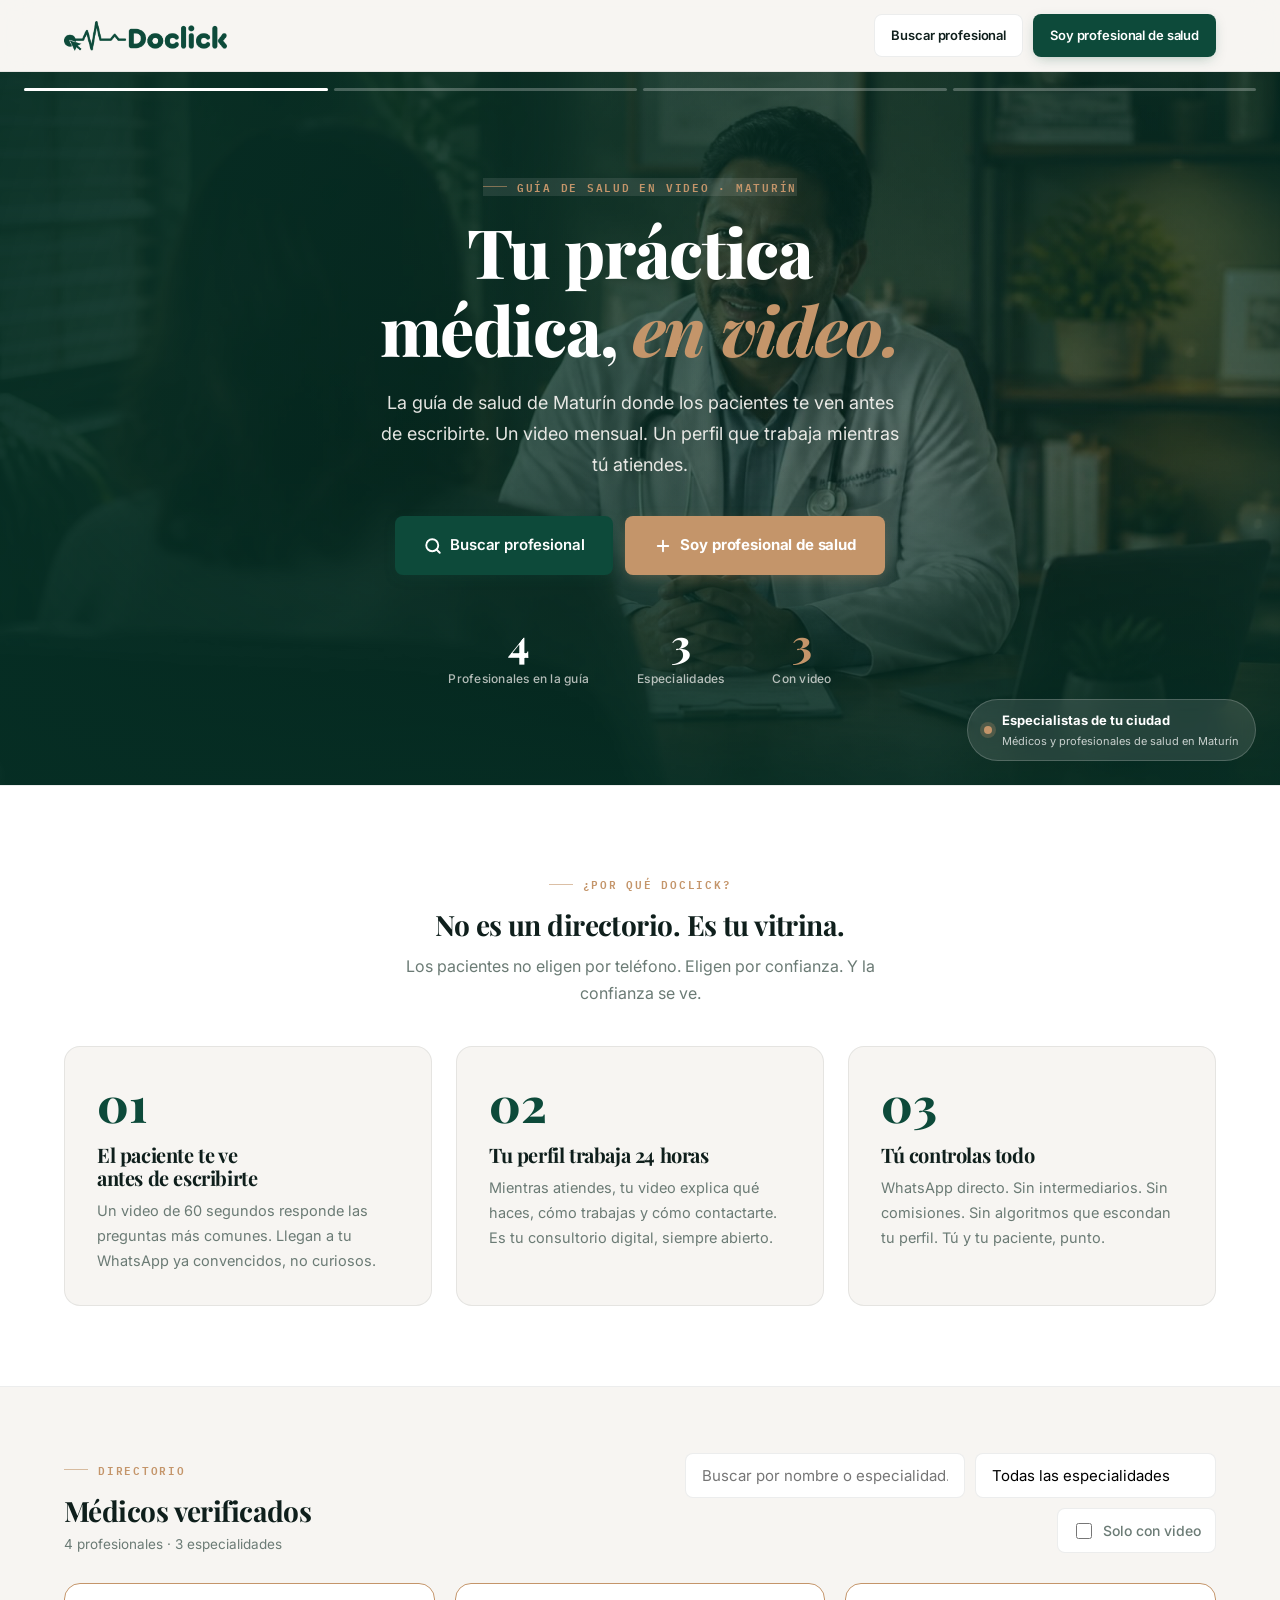
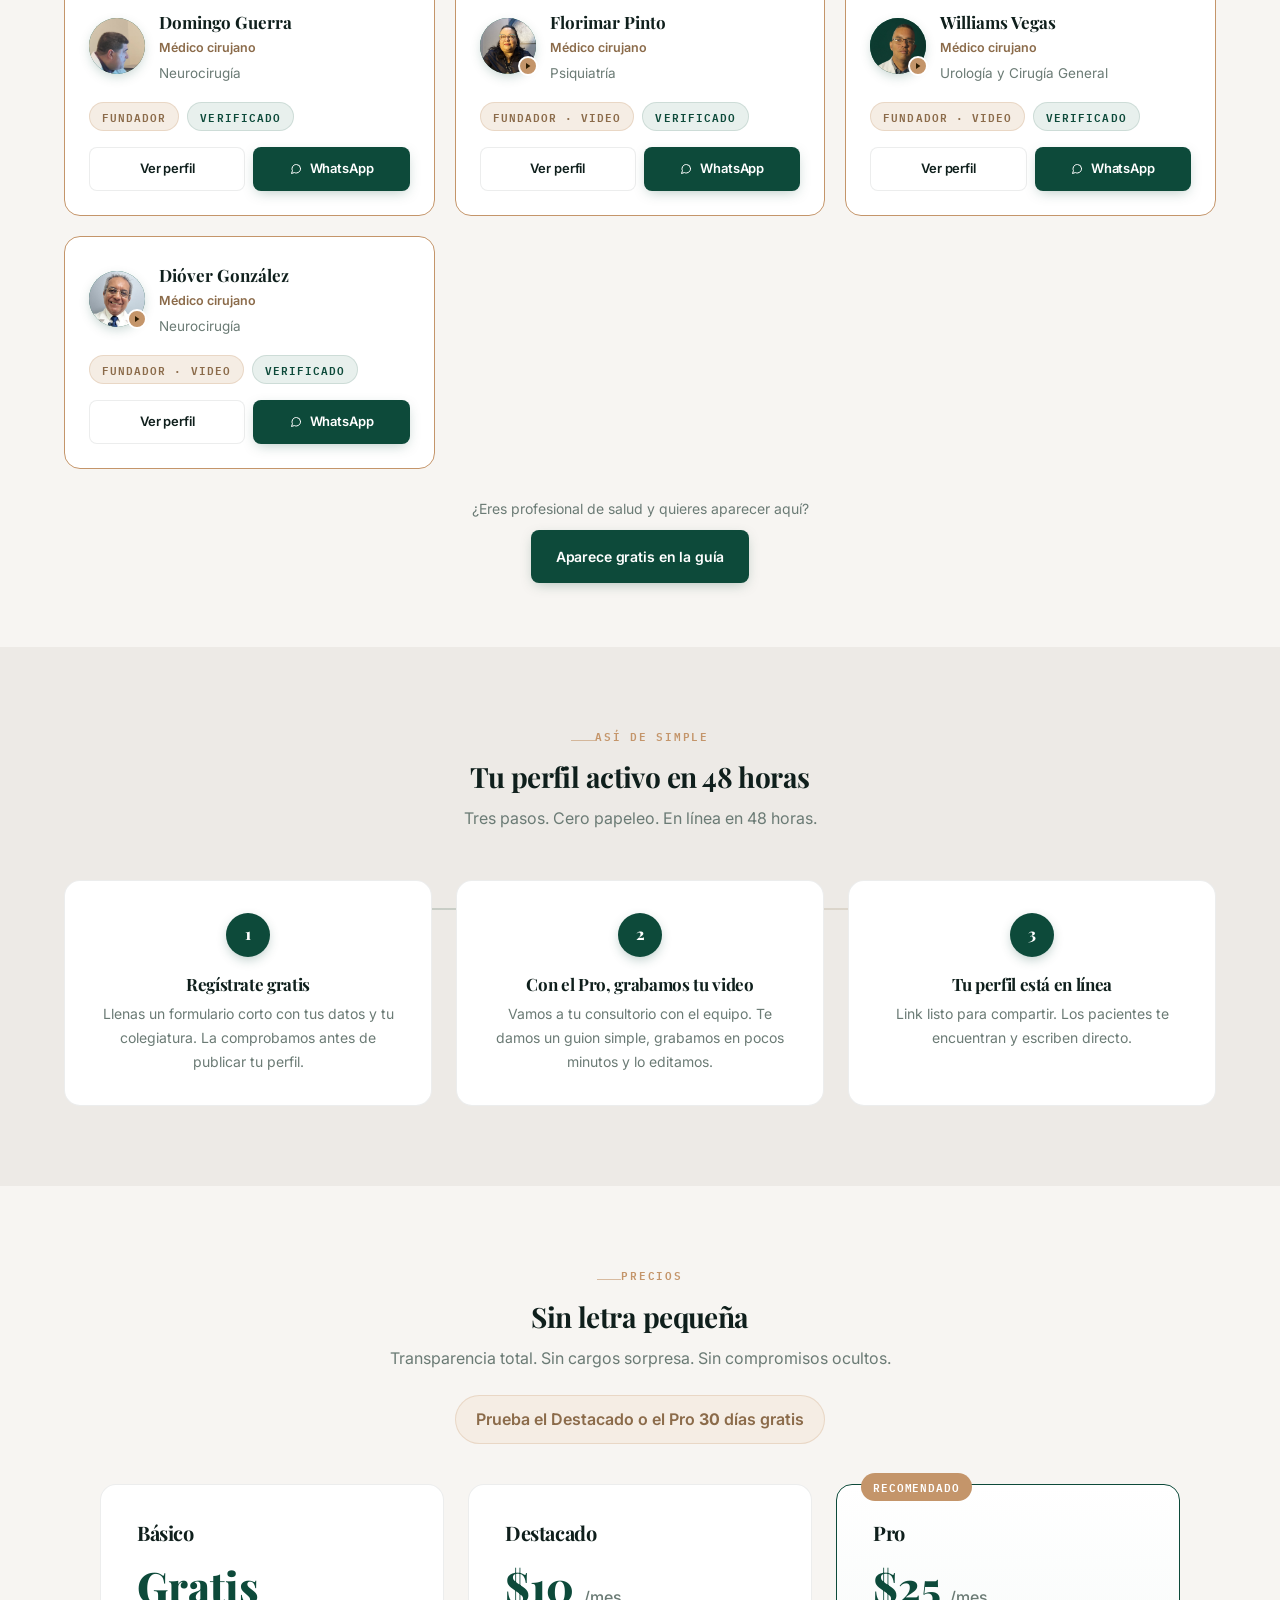
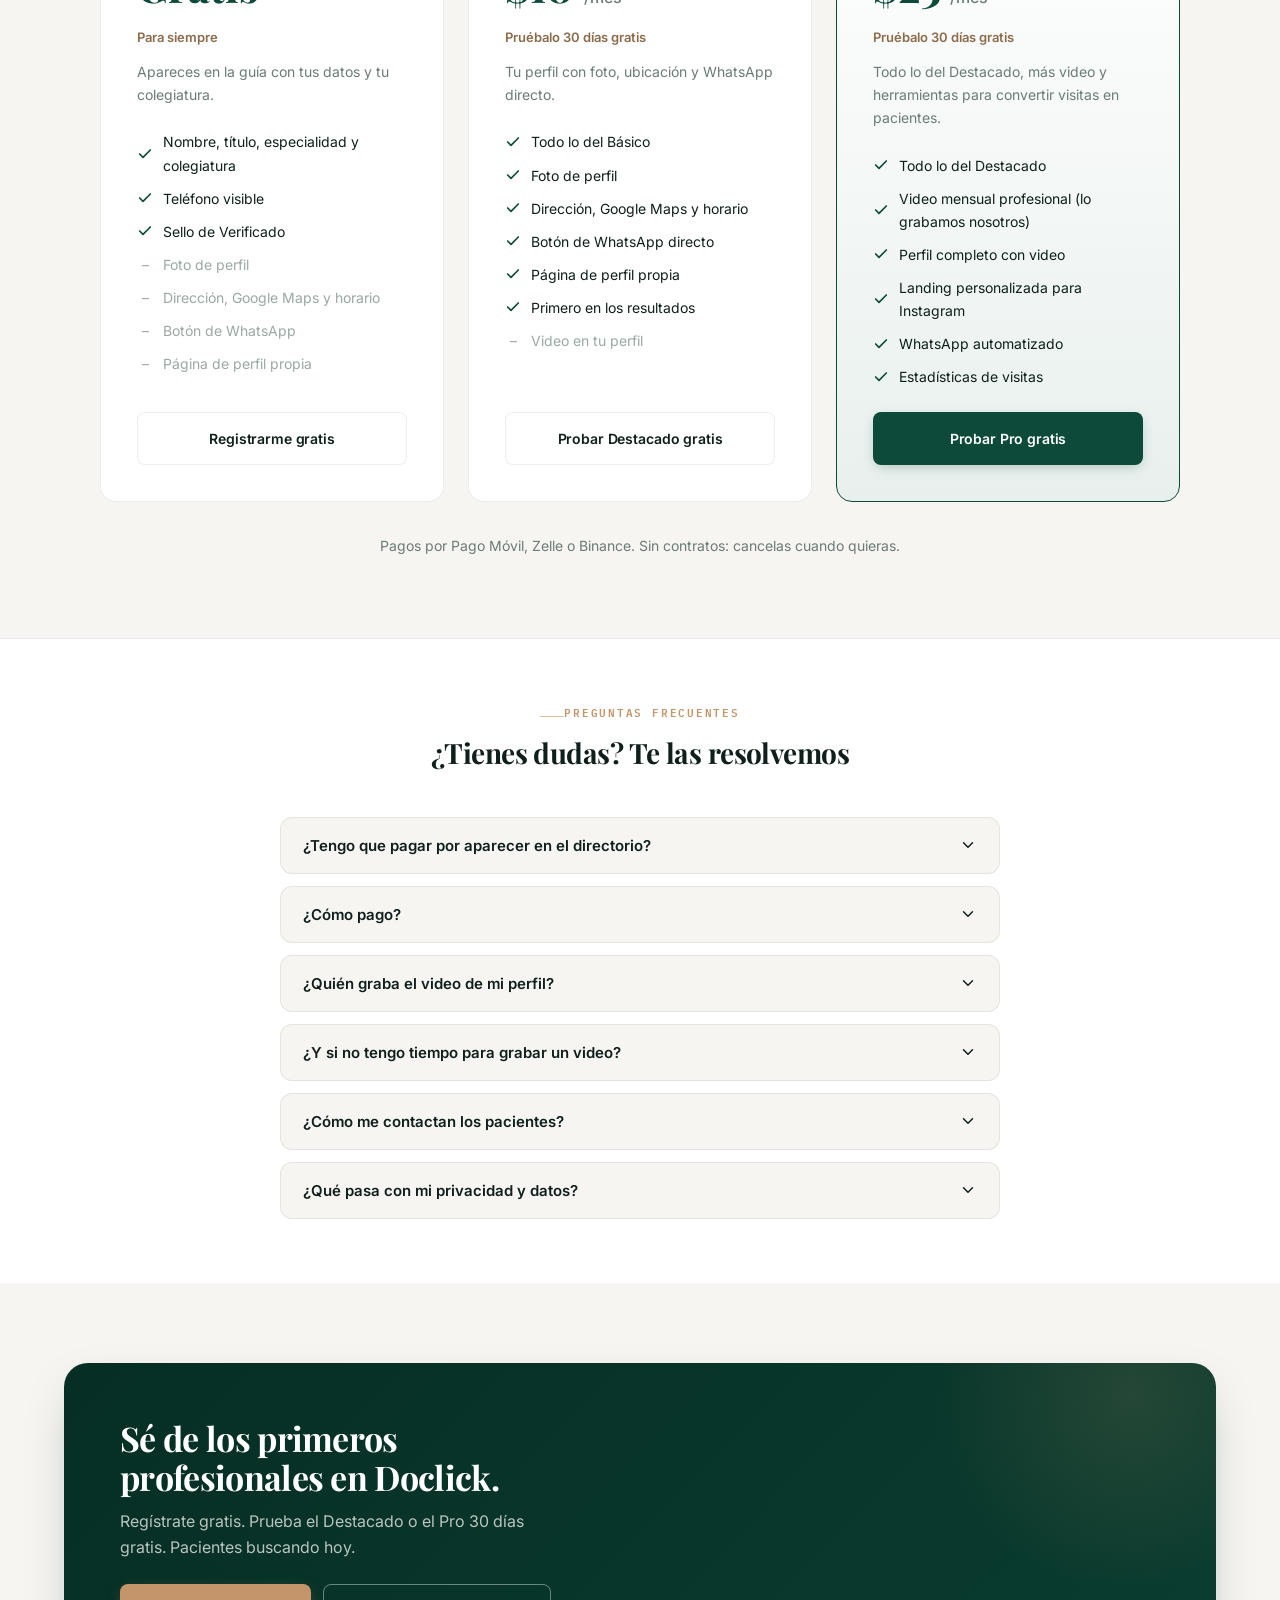
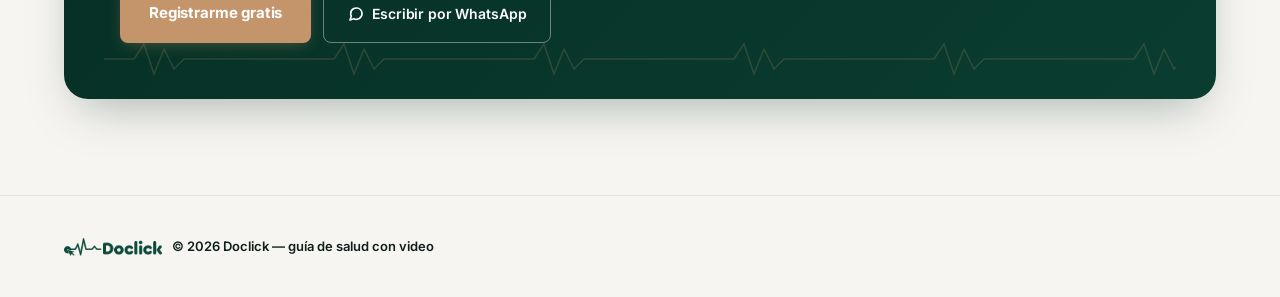
==== commit 01e69e2a: "Remove "Hecho por médicos, para médicos" footer tagline Co-Authored-By: Claude Opus 5.5 <noreply@ant" ====
--- a/index.html
+++ b/index.html
@@ -12,7 +12,7 @@
   gtag('config', 'G-QHY2PM07NM');
 </script>
 <title>Doclick — Guía de salud con video · Maturín</title>
-<meta name="description" content="La guía de salud de Maturín: médicos, fisioterapia y enfermería a domicilio. Perfiles verificados con video y WhatsApp directo. Regístrate gratis.">
+<meta name="description" content="La guía de salud de Maturín: médicos, odontólogos, fisioterapia y enfermería a domicilio. Perfiles verificados con video y WhatsApp directo. Regístrate gratis.">
 
 <!-- Favicon -->
 <link rel="icon" type="image/png" href="images/favicon.png">
@@ -20,7 +20,7 @@
 
 <!-- Open Graph -->
 <meta property="og:title" content="Doclick — Guía de salud con video">
-<meta property="og:description" content="La guía de salud de Maturín donde los pacientes te ven antes de escribirte. Médicos, fisioterapia y enfermería a domicilio.">
+<meta property="og:description" content="La guía de salud de Maturín donde los pacientes te ven antes de escribirte. Médicos, odontólogos, fisioterapia y enfermería a domicilio.">
 <meta property="og:type" content="website">
 <meta property="og:url" content="https://doclick.net">
 <meta property="og:image" content="https://doclick.net/images/og-image.png">
@@ -39,7 +39,7 @@
   "@context": "https://schema.org",
   "@type": "MedicalWebPage",
   "name": "Doclick — Guía de salud con video",
-  "description": "Guía de salud de Maturín: médicos, fisioterapia y enfermería a domicilio. Perfiles con video y contacto directo por WhatsApp.",
+  "description": "Guía de salud de Maturín: médicos, odontólogos, fisioterapia y enfermería a domicilio. Perfiles con video y contacto directo por WhatsApp.",
   "url": "https://doclick.net"
 }
 </script>
@@ -243,7 +243,6 @@
 <footer>
   <div class="wrap">
     <div class="footer-brand"><img src="images/logo-doclick.png" alt="Doclick" class="footer-logo" width="96" height="18">© 2026 Doclick — guía de salud con video</div>
-    <div class="mono">Hecho por médicos, para médicos.</div>
   </div>
 </footer>
 
@@ -282,8 +281,8 @@
   document.getElementById('dir-heading').textContent=tipo.titulo;
   const lista=porTipo();
   fillSelect(specSel,[...new Set(lista.map(d=>d.specialty))].sort((a,b)=>a.localeCompare(b,'es')),'Todas las especialidades');
-  // Domicilio y zona solo en Fisioterapia y Enfermería
-  const esCasa=tipoActivo!=='medico';
+  // Domicilio y zona solo en las pestañas marcadas con domicilio (Fisioterapia y Enfermería)
+  const esCasa=!!tipo.domicilio;
   const zonas=[...new Set(lista.map(d=>d.zona).filter(Boolean))].sort((a,b)=>a.localeCompare(b,'es'));
   fillSelect(zonaSel,zonas,'Todas las zonas');
   zonaSel.hidden=!esCasa||!zonas.length;
@@ -304,7 +303,7 @@
   else if(video)tags.push(`<span class="tag tag-copper">Pro · Video</span>`);
   if(d.verificado)tags.push(`<span class="tag tag-forest">Verificado</span>`);
   if(d.domicilio)tags.push(`<span class="city-chip">A domicilio</span>`);
-  if(d.zona&&getTipo(d)!=='medico')tags.push(`<span class="city-chip">${d.zona}</span>`);
+  if(d.zona&&TIPOS.find(t=>t.id===getTipo(d))?.domicilio)tags.push(`<span class="city-chip">${d.zona}</span>`);
   return tags.join('');
 }
 function cardHtml(d){
@@ -337,7 +336,7 @@
 }
 
 // Buscador tolerante: ignora acentos/mayúsculas y entiende que "urólogo", "uróloga" y "urología" son lo mismo.
-const STOPWORDS=new Set(['dr','dra','doctor','doctora','lic','licenciado','licenciada','de','del','la','el','en','y','con','para','medico','medica','especialista']);
+const STOPWORDS=new Set(['dr','dra','doctor','doctora','lic','licenciado','licenciada','de','del','la','el','en','y','con','para','medico','medica','odontologo','odontologa','especialista']);
 const normText=s=>s.toLowerCase().normalize('NFD').replace(/[̀-ͯ]/g,'').replace(/[^a-z0-9ñ ]/g,' ');
 function stem(w){return w.replace(/olog(o|a|os|as|ia|ias|ico|ica)$/,'olog').replace(/iatr(a|as|ia|ias|ico|ica)$/,'iatr').replace(/ciruj(ano|ana|anos|anas)$/,'cirug').replace(/cirugi(a|as)$/,'cirug').replace(/terap(euta|eutas|ia|ias)$/,'terap').replace(/(ista|istas)$/,'').replace(/s$/,'');}
 const tokens=s=>normText(s).split(/\s+/).filter(Boolean);
